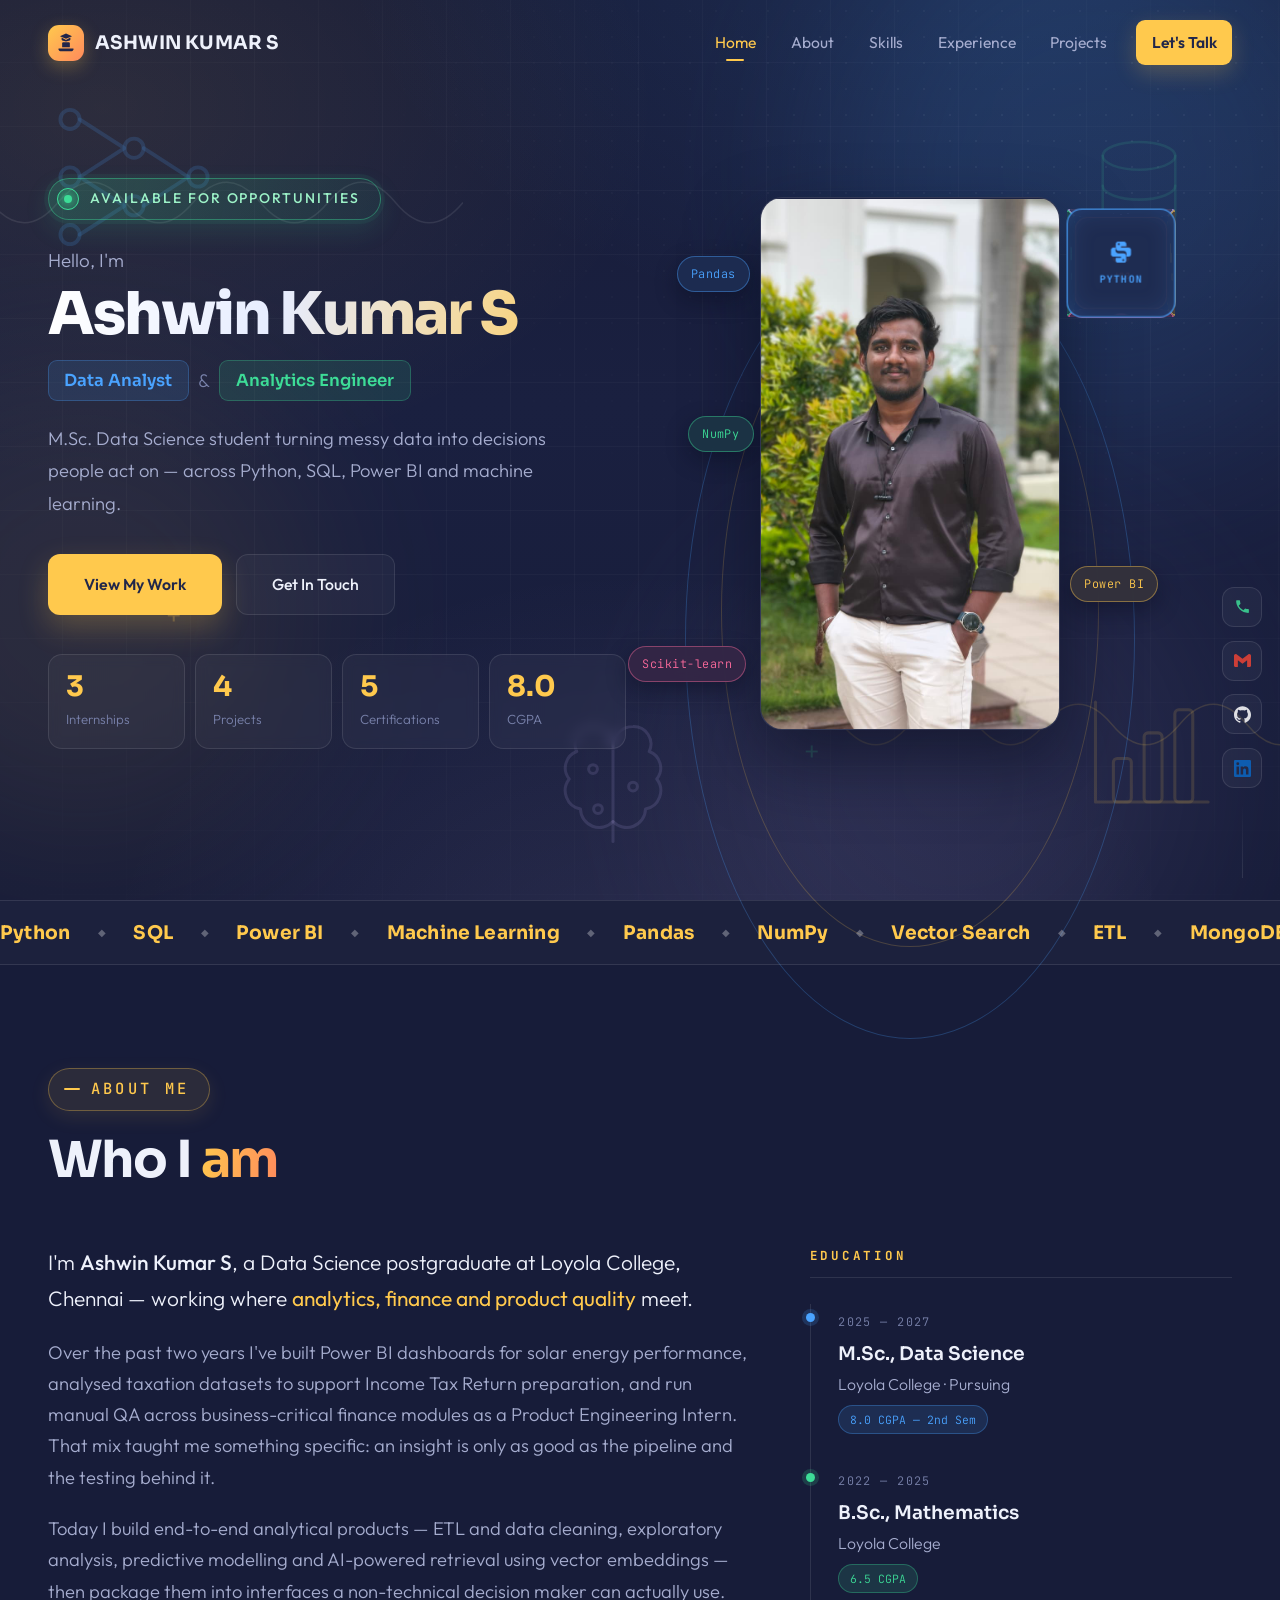
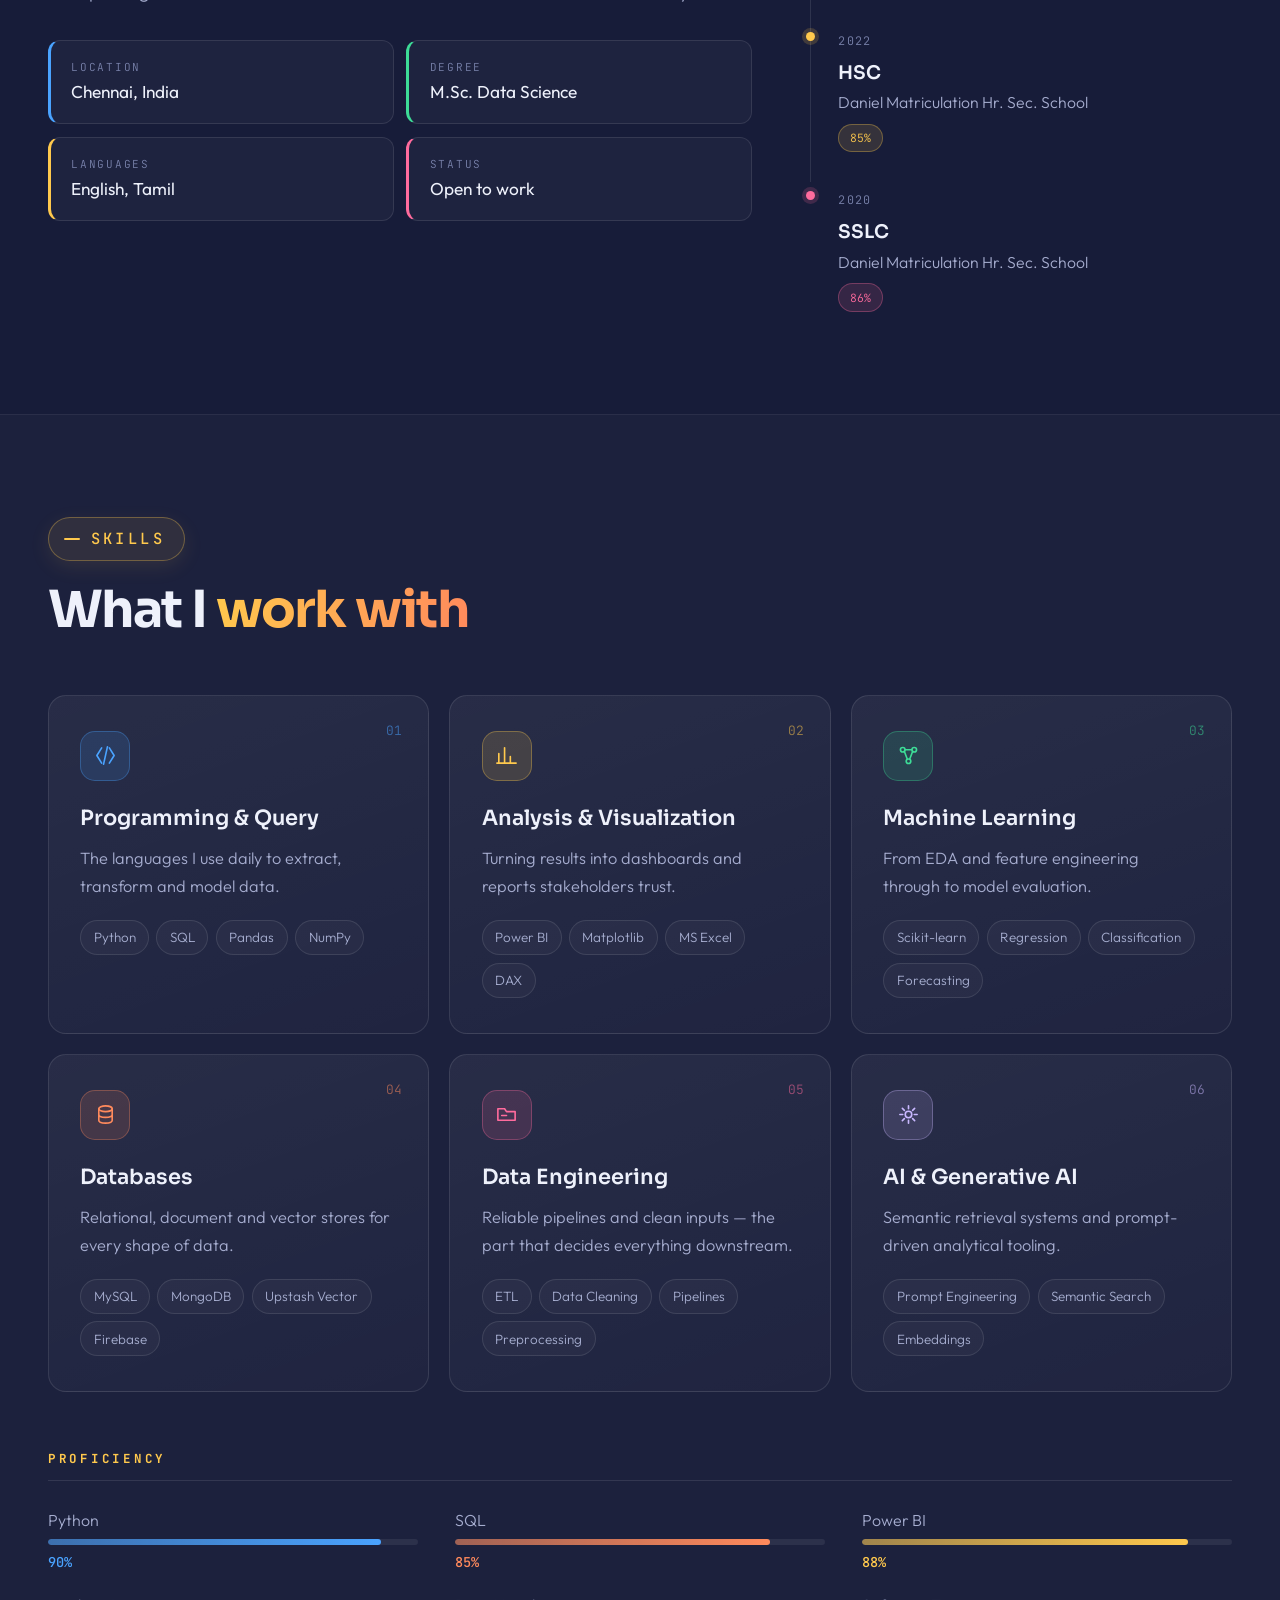
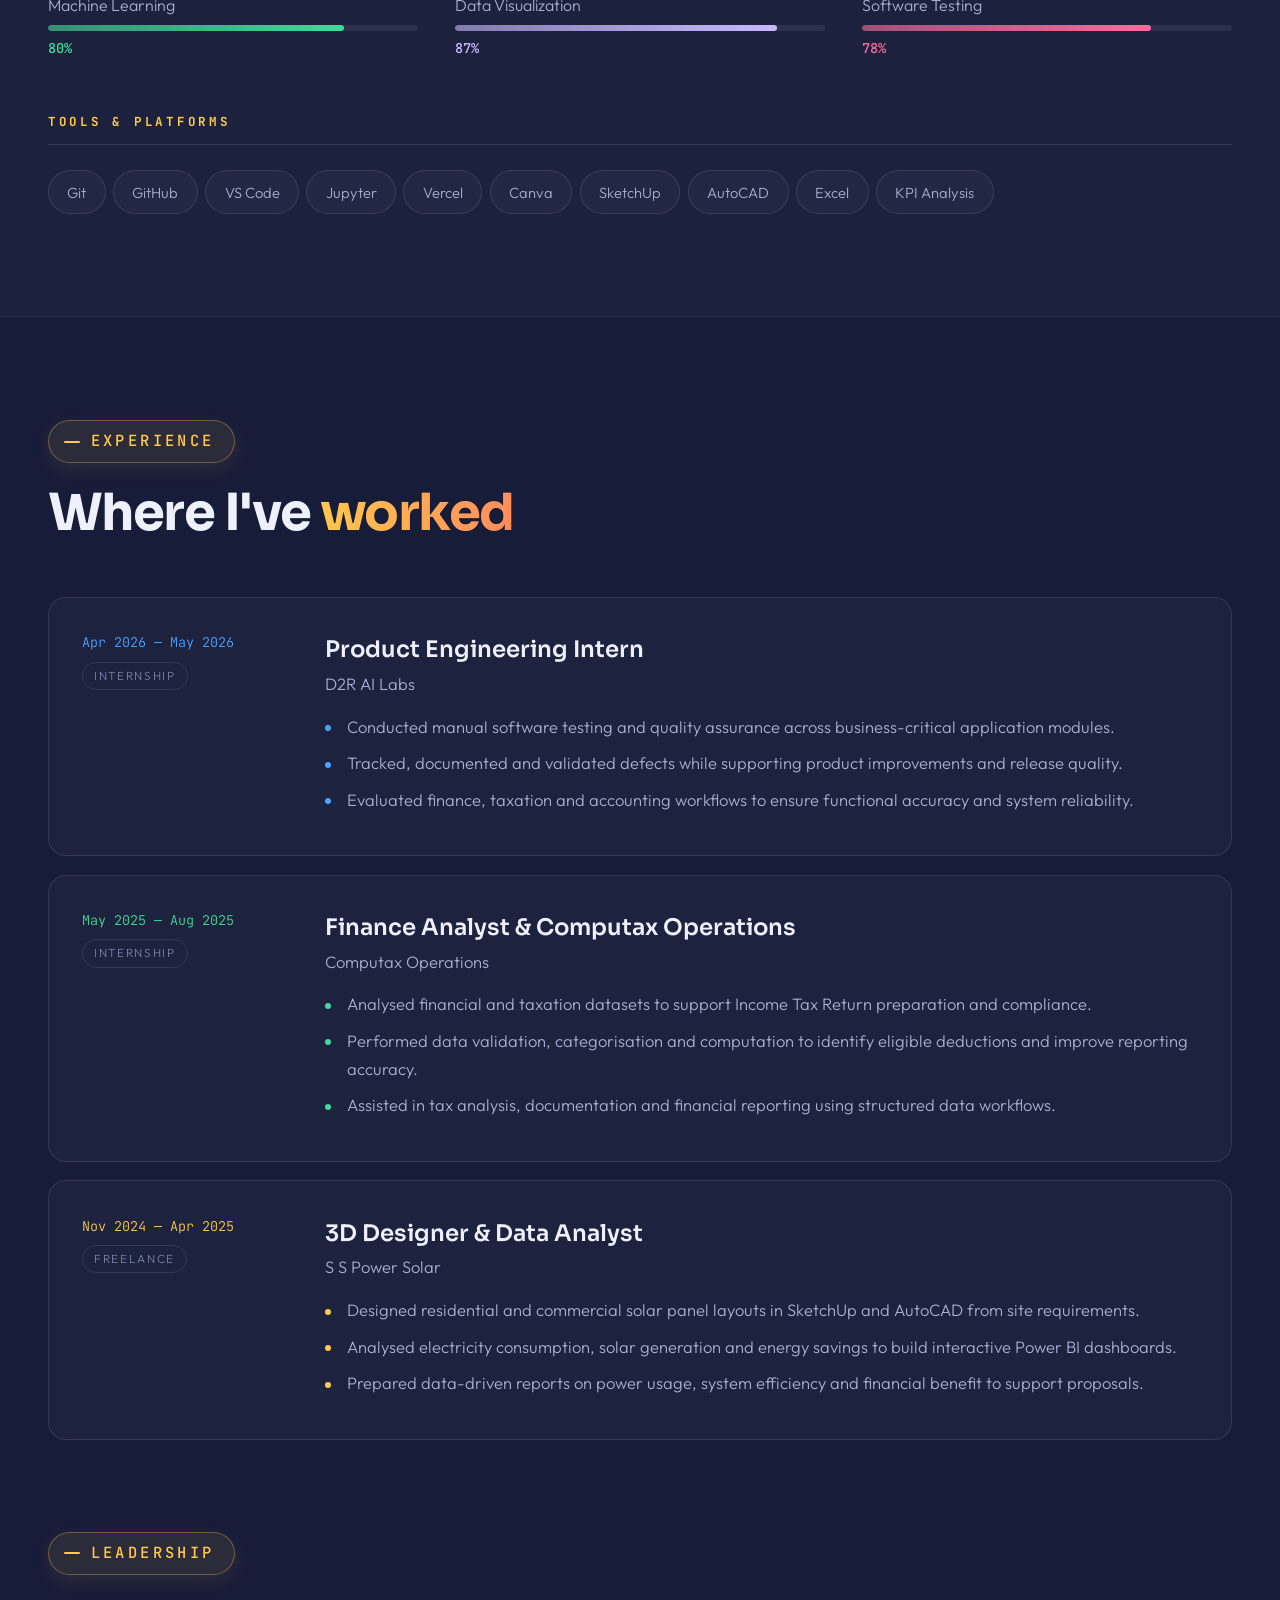
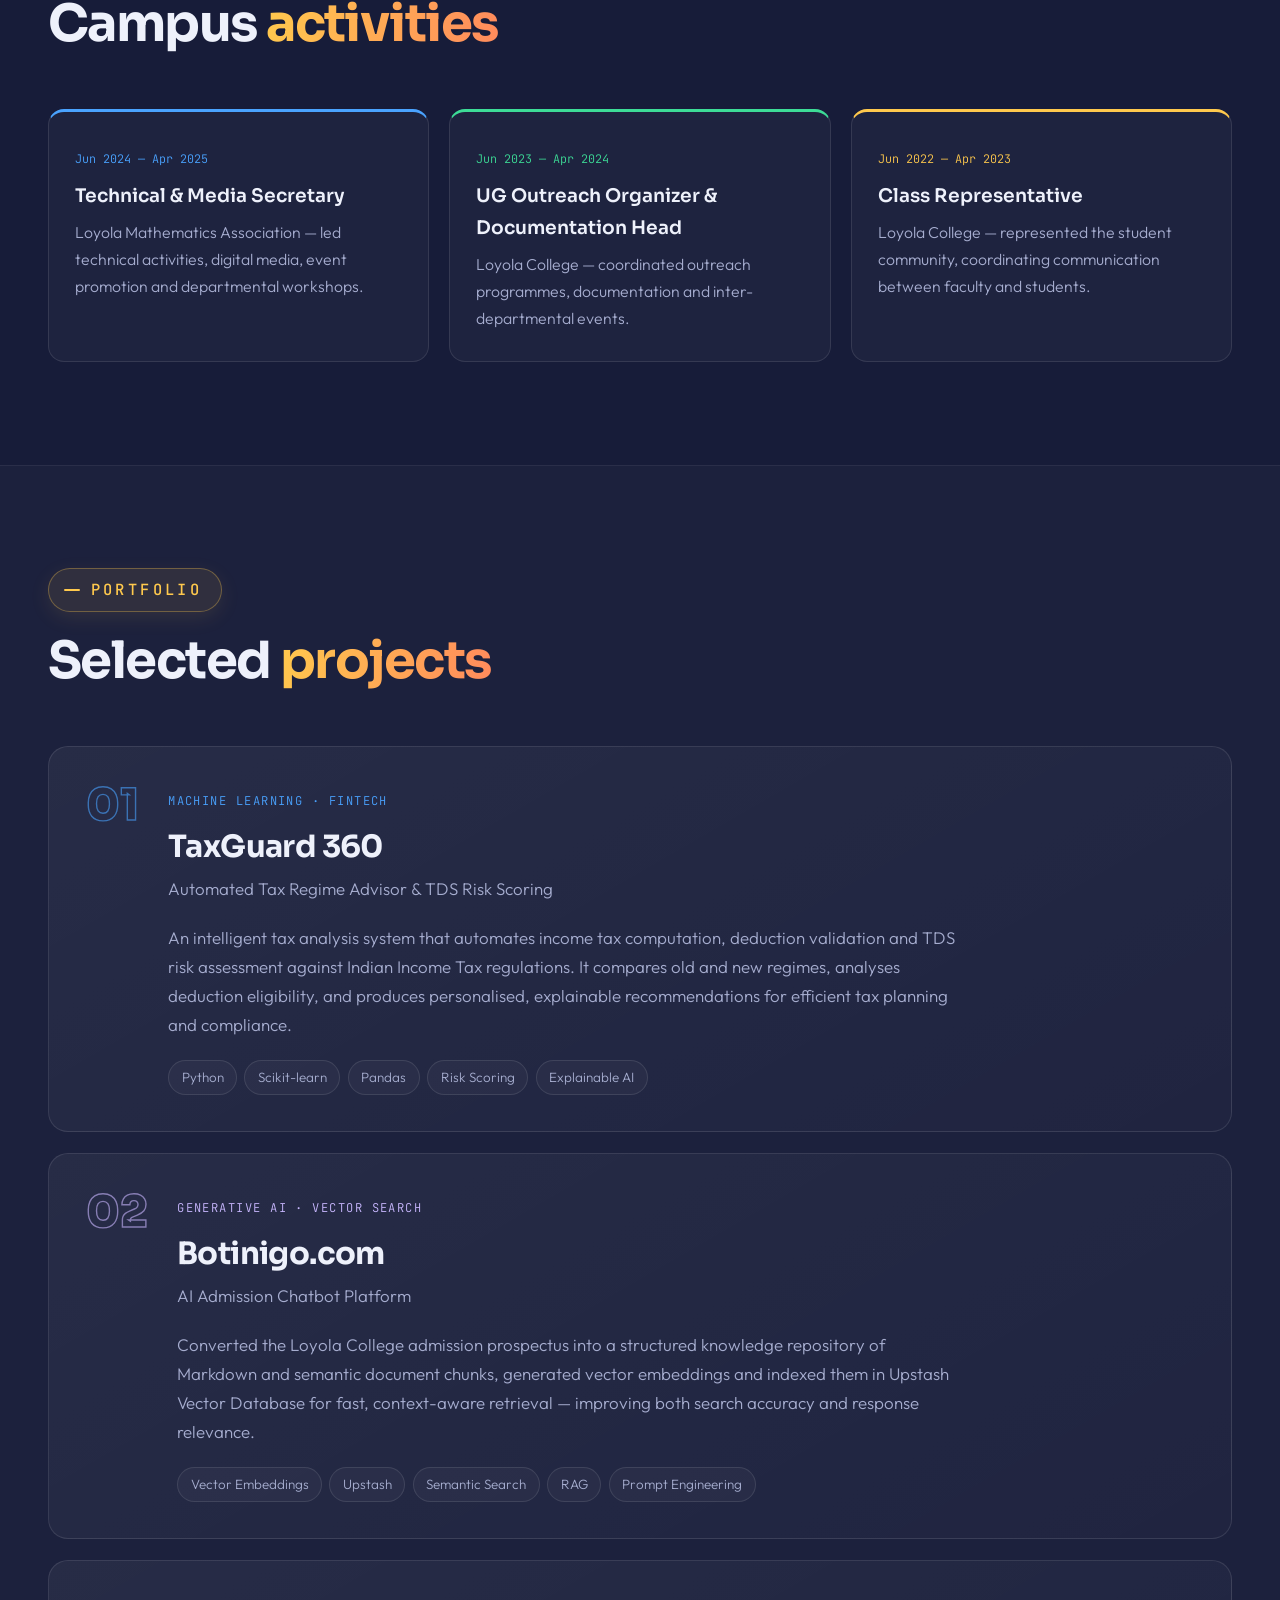
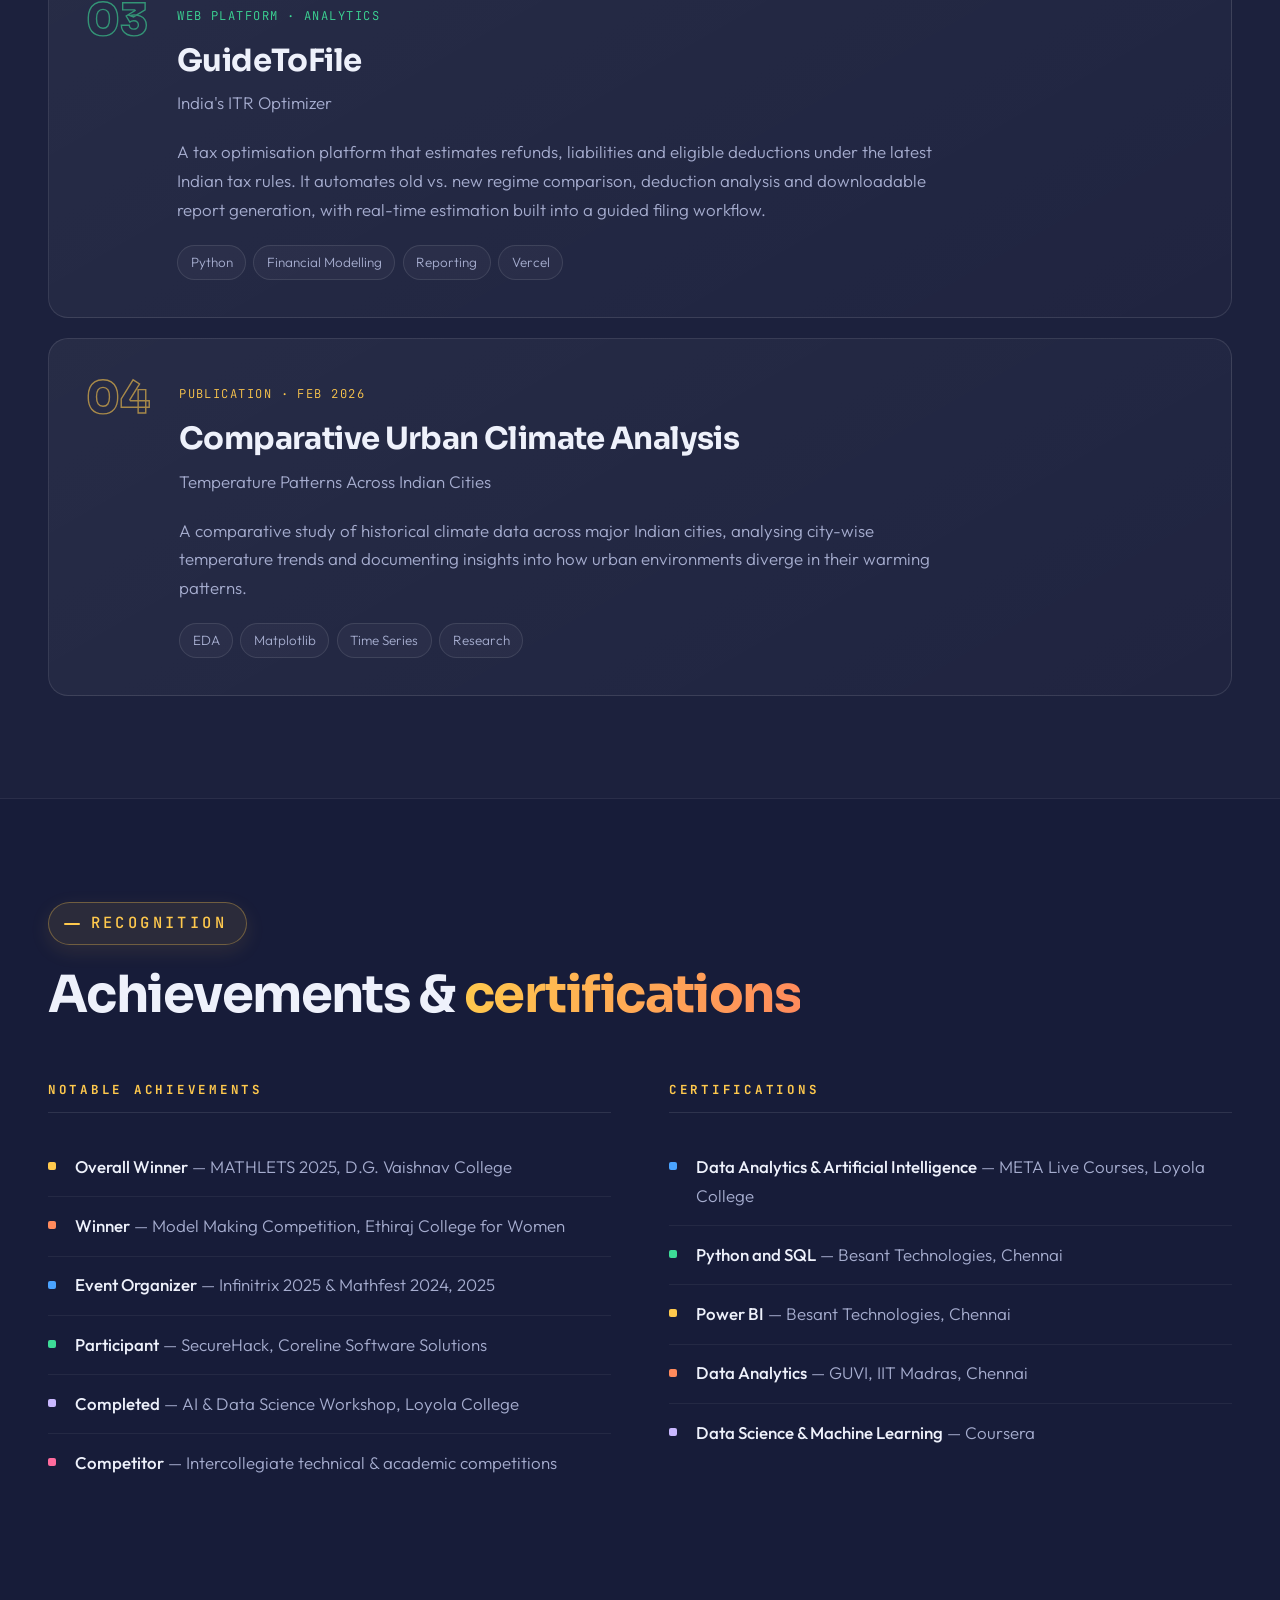
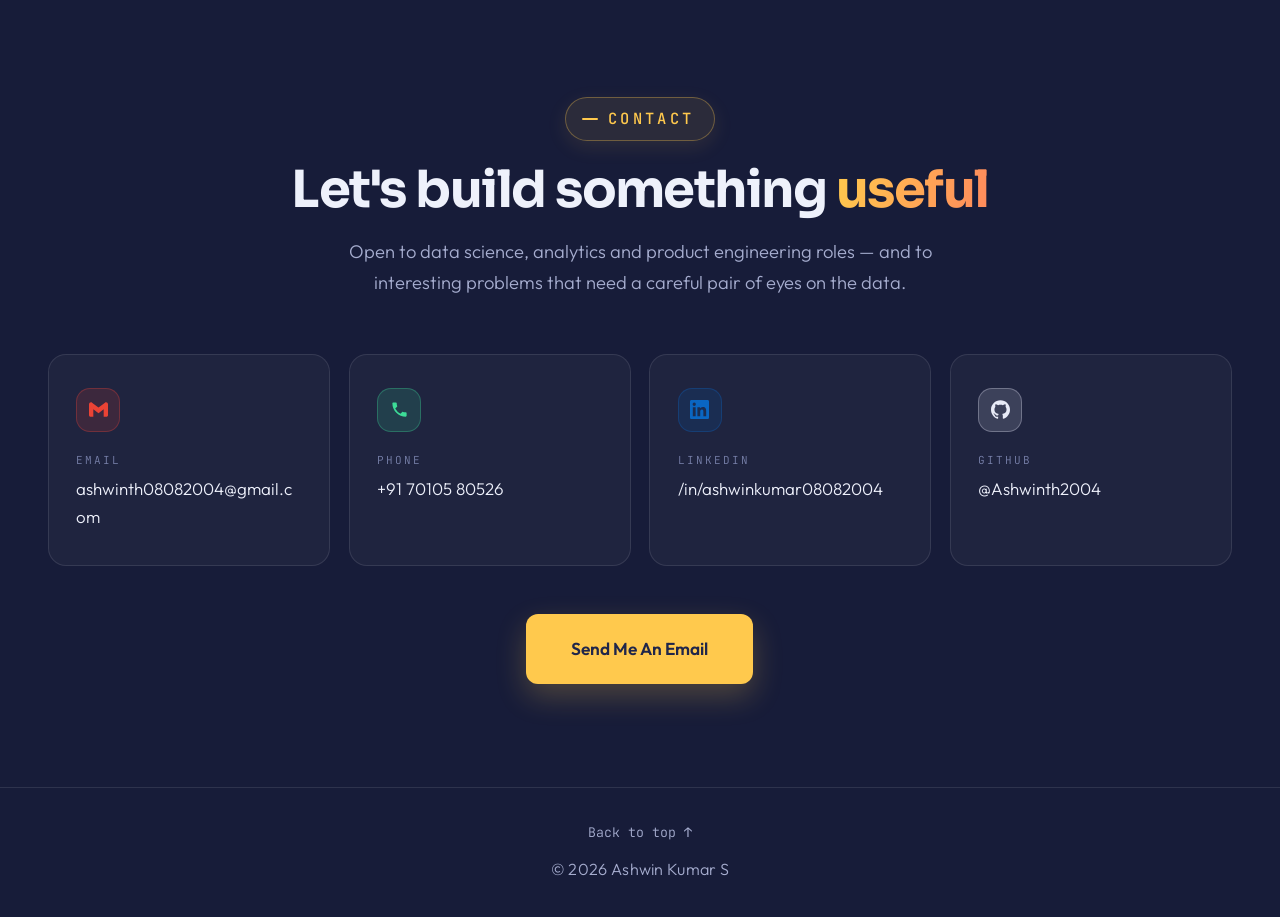
==== index.html @ 9e22fa4b "Refine hero, section labels, marquee and footer - Drop the magnetic hover from the wordmark so tappi" ====
<!DOCTYPE html>
<html lang="en">
<head>
<meta charset="UTF-8">
<meta name="viewport" content="width=device-width, initial-scale=1.0">
<title>Ashwin Kumar S — Data Analyst &amp; Analytics Engineer</title>
<meta name="description" content="Portfolio of Ashwin Kumar S — Data Science postgraduate specialising in Data Analysis, Python, SQL, Power BI, Machine Learning and AI-powered financial analytics.">
<link rel="icon" href="data:image/svg+xml,<svg xmlns='http://www.w3.org/2000/svg' viewBox='0 0 100 100'><text y='.9em' font-size='90'>📊</text></svg>">
<link rel="preconnect" href="https://fonts.googleapis.com">
<link rel="preconnect" href="https://fonts.gstatic.com" crossorigin>
<link href="https://fonts.googleapis.com/css2?family=Sora:wght@300;400;500;600;700;800&family=Outfit:wght@300;400;500;600&family=JetBrains+Mono:wght@400;500&display=swap" rel="stylesheet">
<link rel="stylesheet" href="css/style.css">
</head>
<body>

<!-- ============ BACKGROUND PATTERN LAYERS ============ -->
<div class="bg" aria-hidden="true">
  <div class="bg__grid"></div>
  <div class="bg__dots" data-parallax="14"></div>
  <div class="bg__blob bg__blob--1" data-parallax="26"></div>
  <div class="bg__blob bg__blob--2" data-parallax="-20"></div>
  <div class="bg__blob bg__blob--3" data-parallax="16"></div>

  <svg class="bg__wave bg__wave--a" viewBox="0 0 400 100" preserveAspectRatio="none" data-parallax="10">
    <path d="M0 50 Q 25 20 50 50 T 100 50 T 150 50 T 200 50 T 250 50 T 300 50 T 350 50 T 400 50"/>
  </svg>
  <svg class="bg__wave bg__wave--b" viewBox="0 0 400 100" preserveAspectRatio="none" data-parallax="-12">
    <path d="M0 50 Q 25 80 50 50 T 100 50 T 150 50 T 200 50 T 250 50 T 300 50 T 350 50 T 400 50"/>
  </svg>

  <!-- data-science / AI motifs replacing the old plain circles -->
  <svg class="bg__icon bg__icon--net" viewBox="0 0 120 120" data-parallax="-16">
    <circle cx="20" cy="24" r="6"/><circle cx="20" cy="60" r="6"/><circle cx="20" cy="96" r="6"/>
    <circle cx="60" cy="42" r="6"/><circle cx="60" cy="78" r="6"/>
    <circle cx="100" cy="60" r="6"/>
    <path d="M26 24 54 42M26 60 54 42M26 60 54 78M26 96 54 78M66 42 94 60M66 78 94 60"/>
  </svg>

  <svg class="bg__icon bg__icon--brain" viewBox="0 0 120 120" data-parallax="20">
    <path d="M60 18v84"/>
    <path d="M60 26a16 16 0 0 0-16-16 14 14 0 0 0-13 20 14 14 0 0 0-6 22 15 15 0 0 0 9 24 15 15 0 0 0 26 10"/>
    <path d="M60 26a16 16 0 0 1 16-16 14 14 0 0 1 13 20 14 14 0 0 1 6 22 15 15 0 0 1-9 24 15 15 0 0 1-26 10"/>
    <circle cx="44" cy="44" r="3.5"/><circle cx="76" cy="58" r="3.5"/><circle cx="48" cy="76" r="3.5"/>
  </svg>

  <svg class="bg__icon bg__icon--chart" viewBox="0 0 120 120" data-parallax="12">
    <path d="M16 100h88M16 100V22"/>
    <rect x="30" y="66" width="14" height="34" rx="3"/>
    <rect x="54" y="46" width="14" height="54" rx="3"/>
    <rect x="78" y="28" width="14" height="72" rx="3"/>
  </svg>

  <svg class="bg__icon bg__icon--db" viewBox="0 0 120 120" data-parallax="-13">
    <ellipse cx="60" cy="28" rx="34" ry="13"/>
    <path d="M26 28v28c0 7 15 13 34 13s34-6 34-13V28"/>
    <path d="M26 56v28c0 7 15 13 34 13s34-6 34-13V56"/>
  </svg>

  <span class="bg__plus bg__plus--1" data-parallax="18">+</span>
  <span class="bg__plus bg__plus--2" data-parallax="-14">+</span>
  <span class="bg__plus bg__plus--3" data-parallax="12">+</span>
</div>

<div class="scroll-progress"><span id="progressBar"></span></div>

<!-- ============ PRELOADER ============ -->
<div class="preloader" id="preloader">
  <div class="preloader__inner">
    <div class="preloader__cube"><i></i><i></i><i></i><i></i><i></i><i></i></div>
    <span class="preloader__name">ASHWIN&nbsp;KUMAR&nbsp;S</span>
    <span class="preloader__bar"><i></i></span>
  </div>
</div>

<!-- ============ HEADER ============ -->
<header class="header" id="header">
  <a href="#home" class="logo" data-scroll>
    <span class="logo__mark">
      <!-- student at a laptop -->
      <svg viewBox="0 0 24 24" aria-hidden="true">
        <path d="M12 1.6 5.4 4.5 12 7.4l6.6-2.9L12 1.6Z"/>
        <path d="M7.2 6.1v2.2c0 .5.3.9.7 1.1 2.6 1.2 5.6 1.2 8.2 0 .4-.2.7-.6.7-1.1V6.1L12 8.6 7.2 6.1Z"/>
        <path d="M9.1 11.2h5.8c.7 0 1.3.6 1.3 1.3v4.1H7.8v-4.1c0-.7.6-1.3 1.3-1.3Z"/>
        <path d="M4.5 17.9h15c.6 0 1 .6.7 1.1l-.6 1.1c-.3.5-.8.8-1.4.8H5.8c-.6 0-1.1-.3-1.4-.8l-.6-1.1c-.3-.5.1-1.1.7-1.1Z"/>
      </svg>
    </span>
    <span class="logo__text">Ashwin Kumar S</span>
  </a>

  <nav class="nav" id="nav">
    <a href="#home"       class="nav__link is-active" data-scroll><span>Home</span></a>
    <a href="#about"      class="nav__link" data-scroll><span>About</span></a>
    <a href="#skills"     class="nav__link" data-scroll><span>Skills</span></a>
    <a href="#experience" class="nav__link" data-scroll><span>Experience</span></a>
    <a href="#projects"   class="nav__link" data-scroll><span>Projects</span></a>
    <a href="#contact"    class="nav__link nav__link--cta" data-scroll><span>Let's Talk</span></a>

    <!-- shown only inside the mobile menu -->
    <div class="nav__social">
      <a href="https://www.linkedin.com/in/ashwinkumar08082004" target="_blank" rel="noopener" aria-label="LinkedIn" style="--ic:#0A66C2">
        <svg viewBox="0 0 24 24" aria-hidden="true"><path d="M20.447 20.452h-3.554v-5.569c0-1.328-.027-3.037-1.852-3.037-1.853 0-2.136 1.445-2.136 2.939v5.667H9.351V9h3.414v1.561h.046c.477-.9 1.637-1.85 3.37-1.85 3.601 0 4.267 2.37 4.267 5.455v6.286zM5.337 7.433a2.062 2.062 0 0 1-2.063-2.065 2.064 2.064 0 1 1 2.063 2.065zm1.782 13.019H3.555V9h3.564v11.452zM22.225 0H1.771C.792 0 0 .774 0 1.729v20.542C0 23.227.792 24 1.771 24h20.451C23.2 24 24 23.227 24 22.271V1.729C24 .774 23.2 0 22.222 0h.003z"/></svg>
      </a>
      <a href="https://github.com/Ashwinth2004/" target="_blank" rel="noopener" aria-label="GitHub" style="--ic:#ffffff">
        <svg viewBox="0 0 24 24" aria-hidden="true"><path d="M12 .297c-6.63 0-12 5.373-12 12 0 5.303 3.438 9.8 8.205 11.385.6.113.82-.258.82-.577 0-.285-.01-1.04-.015-2.04-3.338.724-4.042-1.61-4.042-1.61C4.422 18.07 3.633 17.7 3.633 17.7c-1.087-.744.084-.729.084-.729 1.205.084 1.838 1.236 1.838 1.236 1.07 1.835 2.809 1.305 3.495.998.108-.776.417-1.305.76-1.605-2.665-.3-5.466-1.332-5.466-5.93 0-1.31.465-2.38 1.235-3.22-.135-.303-.54-1.523.105-3.176 0 0 1.005-.322 3.3 1.23.96-.267 1.98-.399 3-.405 1.02.006 2.04.138 3 .405 2.28-1.552 3.285-1.23 3.285-1.23.645 1.653.24 2.873.12 3.176.765.84 1.23 1.91 1.23 3.22 0 4.61-2.805 5.625-5.475 5.92.42.36.81 1.096.81 2.22 0 1.606-.015 2.896-.015 3.286 0 .315.21.69.825.57C20.565 22.092 24 17.592 24 12.297c0-6.627-5.373-12-12-12"/></svg>
      </a>
      <a href="mailto:ashwinth08082004@gmail.com" aria-label="Gmail" style="--ic:#EA4335">
        <svg viewBox="0 0 24 24" aria-hidden="true"><path d="M24 5.457v13.909c0 .904-.732 1.636-1.636 1.636h-3.819V11.73L12 16.64l-6.545-4.91v9.273H1.636A1.636 1.636 0 0 1 0 19.366V5.457c0-2.023 2.309-3.178 3.927-1.964L5.455 4.64 12 9.548l6.545-4.91 1.528-1.145C21.69 2.28 24 3.434 24 5.457z"/></svg>
      </a>
      <a href="tel:+917010580526" aria-label="Phone" style="--ic:#3ddc97">
        <svg viewBox="0 0 24 24" aria-hidden="true"><path d="M6.6 10.8a15.5 15.5 0 0 0 6.6 6.6l2.2-2.2c.3-.3.7-.4 1-.2 1.2.4 2.4.6 3.6.6.6 0 1 .4 1 1V20c0 .6-.4 1-1 1A17 17 0 0 1 3 4c0-.6.4-1 1-1h3.5c.6 0 1 .4 1 1 0 1.3.2 2.5.6 3.6.1.4 0 .8-.2 1l-2.3 2.2Z"/></svg>
      </a>
    </div>
  </nav>

  <button class="burger" id="burger" aria-label="Open navigation menu" aria-expanded="false" aria-controls="nav">
    <span></span><span></span><span></span>
  </button>
</header>

<!-- ============ SOCIAL RAIL (right) ============ -->
<div class="rail">
  <span class="rail__line"></span>

  <a href="https://www.linkedin.com/in/ashwinkumar08082004" target="_blank" rel="noopener" aria-label="LinkedIn" style="--ic:#0A66C2">
    <svg viewBox="0 0 24 24" aria-hidden="true"><path d="M20.447 20.452h-3.554v-5.569c0-1.328-.027-3.037-1.852-3.037-1.853 0-2.136 1.445-2.136 2.939v5.667H9.351V9h3.414v1.561h.046c.477-.9 1.637-1.85 3.37-1.85 3.601 0 4.267 2.37 4.267 5.455v6.286zM5.337 7.433a2.062 2.062 0 0 1-2.063-2.065 2.064 2.064 0 1 1 2.063 2.065zm1.782 13.019H3.555V9h3.564v11.452zM22.225 0H1.771C.792 0 0 .774 0 1.729v20.542C0 23.227.792 24 1.771 24h20.451C23.2 24 24 23.227 24 22.271V1.729C24 .774 23.2 0 22.222 0h.003z"/></svg>
  </a>

  <a href="https://github.com/Ashwinth2004/" target="_blank" rel="noopener" aria-label="GitHub" style="--ic:#ffffff">
    <svg viewBox="0 0 24 24" aria-hidden="true"><path d="M12 .297c-6.63 0-12 5.373-12 12 0 5.303 3.438 9.8 8.205 11.385.6.113.82-.258.82-.577 0-.285-.01-1.04-.015-2.04-3.338.724-4.042-1.61-4.042-1.61C4.422 18.07 3.633 17.7 3.633 17.7c-1.087-.744.084-.729.084-.729 1.205.084 1.838 1.236 1.838 1.236 1.07 1.835 2.809 1.305 3.495.998.108-.776.417-1.305.76-1.605-2.665-.3-5.466-1.332-5.466-5.93 0-1.31.465-2.38 1.235-3.22-.135-.303-.54-1.523.105-3.176 0 0 1.005-.322 3.3 1.23.96-.267 1.98-.399 3-.405 1.02.006 2.04.138 3 .405 2.28-1.552 3.285-1.23 3.285-1.23.645 1.653.24 2.873.12 3.176.765.84 1.23 1.91 1.23 3.22 0 4.61-2.805 5.625-5.475 5.92.42.36.81 1.096.81 2.22 0 1.606-.015 2.896-.015 3.286 0 .315.21.69.825.57C20.565 22.092 24 17.592 24 12.297c0-6.627-5.373-12-12-12"/></svg>
  </a>

  <a href="mailto:ashwinth08082004@gmail.com" aria-label="Gmail" style="--ic:#EA4335">
    <svg viewBox="0 0 24 24" aria-hidden="true"><path d="M24 5.457v13.909c0 .904-.732 1.636-1.636 1.636h-3.819V11.73L12 16.64l-6.545-4.91v9.273H1.636A1.636 1.636 0 0 1 0 19.366V5.457c0-2.023 2.309-3.178 3.927-1.964L5.455 4.64 12 9.548l6.545-4.91 1.528-1.145C21.69 2.28 24 3.434 24 5.457z"/></svg>
  </a>

  <a href="tel:+917010580526" aria-label="Phone" style="--ic:#3ddc97">
    <svg viewBox="0 0 24 24" aria-hidden="true"><path d="M6.6 10.8a15.5 15.5 0 0 0 6.6 6.6l2.2-2.2c.3-.3.7-.4 1-.2 1.2.4 2.4.6 3.6.6.6 0 1 .4 1 1V20c0 .6-.4 1-1 1A17 17 0 0 1 3 4c0-.6.4-1 1-1h3.5c.6 0 1 .4 1 1 0 1.3.2 2.5.6 3.6.1.4 0 .8-.2 1l-2.3 2.2Z"/></svg>
  </a>
</div>

<main>

<!-- ============ HERO ============ -->
<section class="hero" id="home">
  <div class="hero__wrap">

    <div class="hero__text">
      <p class="badge reveal">
        <span class="badge__pulse"><i></i></span>
        <span class="badge__text">Available for Opportunities</span>
      </p>

      <p class="hero__hi reveal" data-delay="1">Hello, I'm</p>
      <h1 class="hero__name reveal" data-delay="2">Ashwin Kumar S</h1>
      <p class="hero__role reveal" data-delay="3">
        <span class="hero__role-tag">Data Analyst</span>
        <span class="hero__role-sep">&amp;</span>
        <span class="hero__role-tag hero__role-tag--alt">Analytics Engineer</span>
      </p>

      <p class="hero__desc reveal" data-delay="4">
        M.Sc. Data Science student turning messy data into decisions people act on —
        across Python, SQL, Power BI and machine learning.
      </p>

      <div class="hero__actions reveal" data-delay="5">
        <a href="#projects" class="btn btn--solid" data-scroll data-magnetic>View My Work</a>
        <a href="#contact"  class="btn btn--line"  data-scroll data-magnetic>Get In Touch</a>
      </div>

      <div class="hero__stats reveal" data-delay="6">
        <div class="stat"><b data-count="3">0</b><span>Internships</span></div>
        <div class="stat"><b data-count="4">0</b><span>Projects</span></div>
        <div class="stat"><b data-count="5">0</b><span>Certifications</span></div>
        <div class="stat"><b data-count="8" data-decimal="1">0</b><span>CGPA</span></div>
      </div>
    </div>

    <!-- ===== 3D SCENE + PHOTO ===== -->
    <div class="hero__visual reveal-photo">
      <div class="scene" id="scene">
        <!-- decorative rings sit strictly behind the photograph -->
        <span class="scene__ring scene__ring--1"></span>
        <span class="scene__ring scene__ring--2"></span>

        <div class="photo">
          <img src="assets/profile.jpg" alt="Ashwin Kumar S" width="720" height="1280">
        </div>

        <!-- floating 3D data cube — clear of the photograph -->
        <div class="cube-stage" aria-hidden="true">
          <div class="cube">
            <span class="cube__f cube__f--fr" style="--c:#4aa3ff">
              <svg viewBox="0 0 24 24"><path d="M9.4 3h5.2c1 0 1.9.8 1.9 1.9v2.3H12v1h6.6c1 0 1.9.8 1.9 1.9v3.8c0 1-.8 1.9-1.9 1.9h-1.9v-2.4c0-1.4-1.1-2.5-2.5-2.5H9.8c-1.2 0-2.2-1-2.2-2.2V4.9C7.6 3.8 8.4 3 9.4 3Zm.7 1.3a.9.9 0 1 0 0 1.8.9.9 0 0 0 0-1.8Z"/><path d="M14.6 21H9.4c-1 0-1.9-.8-1.9-1.9v-2.3H12v-1H5.4c-1 0-1.9-.8-1.9-1.9v-3.8c0-1 .8-1.9 1.9-1.9h1.9v2.4c0 1.4 1.1 2.5 2.5 2.5h4.4c1.2 0 2.2 1 2.2 2.2v3.8c0 1-.8 1.9-1.8 1.9Zm-.7-1.3a.9.9 0 1 0 0-1.8.9.9 0 0 0 0 1.8Z"/></svg>
              <b>Python</b>
            </span>
            <span class="cube__f cube__f--bk" style="--c:#ff8a5c">
              <svg viewBox="0 0 24 24"><ellipse cx="12" cy="5.5" rx="8" ry="3.2"/><path d="M4 8.5v3.2c0 1.8 3.6 3.2 8 3.2s8-1.4 8-3.2V8.5c0 1.8-3.6 3.2-8 3.2s-8-1.4-8-3.2Z"/><path d="M4 14.4v3.2c0 1.8 3.6 3.2 8 3.2s8-1.4 8-3.2v-3.2c0 1.8-3.6 3.2-8 3.2s-8-1.4-8-3.2Z"/></svg>
              <b>SQL</b>
            </span>
            <span class="cube__f cube__f--rt" style="--c:#ffc94d">
              <svg viewBox="0 0 24 24"><rect x="3" y="12" width="4" height="9" rx="1"/><rect x="10" y="7" width="4" height="14" rx="1"/><rect x="17" y="3" width="4" height="18" rx="1"/></svg>
              <b>Power BI</b>
            </span>
            <span class="cube__f cube__f--lt" style="--c:#3ddc97">
              <svg viewBox="0 0 24 24"><path d="M12 2a4 4 0 0 0-4 4 3.6 3.6 0 0 0-2 6.5A3.6 3.6 0 0 0 8.6 19 3.4 3.4 0 0 0 12 22V2Z"/><path d="M12 2a4 4 0 0 1 4 4 3.6 3.6 0 0 1 2 6.5A3.6 3.6 0 0 1 15.4 19 3.4 3.4 0 0 1 12 22V2Z" opacity=".55"/></svg>
              <b>ML</b>
            </span>
            <span class="cube__f cube__f--tp" style="--c:#c9b8ff">
              <svg viewBox="0 0 24 24"><path d="M12 2l1.9 4.6L18.5 8l-4.6 1.4L12 14l-1.9-4.6L5.5 8l4.6-1.4L12 2Z"/><path d="M18.5 14l1 2.4 2.5.8-2.5.8-1 2.4-1-2.4-2.5-.8 2.5-.8 1-2.4Z"/><path d="M5 15l.8 1.9 2 .6-2 .6L5 20l-.8-1.9-2-.6 2-.6L5 15Z"/></svg>
              <b>AI</b>
            </span>
            <span class="cube__f cube__f--bt" style="--c:#ff6b9d">
              <svg viewBox="0 0 24 24"><path d="M12 2 2 7l10 5 10-5-10-5Z"/><path d="M2 12l10 5 10-5" opacity=".6"/><path d="M2 17l10 5 10-5" opacity=".35"/></svg>
              <b>Data</b>
            </span>
          </div>
        </div>

        <!-- floating coloured chips — placed outside the photo frame -->
        <span class="chip chip--1" style="--c:#4aa3ff">Pandas</span>
        <span class="chip chip--2" style="--c:#3ddc97">NumPy</span>
        <span class="chip chip--3" style="--c:#ffc94d">Power BI</span>
        <span class="chip chip--4" style="--c:#ff6b9d">Scikit-learn</span>
      </div>
    </div>
  </div>

</section>

<!-- ============ MARQUEE ============ -->
<div class="marquee" aria-hidden="true">
  <div class="marquee__track">
    <span>Python</span><i>◆</i><span>SQL</span><i>◆</i><span>Power BI</span><i>◆</i>
    <span>Machine Learning</span><i>◆</i><span>Pandas</span><i>◆</i><span>NumPy</span><i>◆</i>
    <span>Vector Search</span><i>◆</i><span>ETL</span><i>◆</i><span>MongoDB</span><i>◆</i>
    <span>Scikit-learn</span><i>◆</i><span>Data Visualization</span><i>◆</i><span>Prompt Engineering</span><i>◆</i>
    <span>Python</span><i>◆</i><span>SQL</span><i>◆</i><span>Power BI</span><i>◆</i>
    <span>Machine Learning</span><i>◆</i><span>Pandas</span><i>◆</i><span>NumPy</span><i>◆</i>
    <span>Vector Search</span><i>◆</i><span>ETL</span><i>◆</i><span>MongoDB</span><i>◆</i>
    <span>Scikit-learn</span><i>◆</i><span>Data Visualization</span><i>◆</i><span>Prompt Engineering</span><i>◆</i>
  </div>
</div>

<!-- ============ ABOUT ============ -->
<section class="section" id="about">
  <div class="container">
    <div class="head reveal">
      <span class="eyebrow"><i></i> About Me</span>
      <h2 class="title">Who I <em>am</em></h2>
    </div>

    <div class="about">
      <div class="about__body reveal" data-delay="1">
        <p class="lead">
          I'm <strong>Ashwin Kumar S</strong>, a Data Science postgraduate at Loyola College, Chennai —
          working where <em>analytics, finance and product quality</em> meet.
        </p>
        <p>
          Over the past two years I've built Power BI dashboards for solar energy performance,
          analysed taxation datasets to support Income Tax Return preparation, and run manual QA
          across business-critical finance modules as a Product Engineering Intern. That mix taught
          me something specific: an insight is only as good as the pipeline and the testing behind it.
        </p>
        <p>
          Today I build end-to-end analytical products — ETL and data cleaning, exploratory analysis,
          predictive modelling and AI-powered retrieval using vector embeddings — then package them
          into interfaces a non-technical decision maker can actually use.
        </p>

        <div class="facts">
          <div class="fact" style="--c:#4aa3ff"><span>Location</span><strong>Chennai, India</strong></div>
          <div class="fact" style="--c:#3ddc97"><span>Degree</span><strong>M.Sc. Data Science</strong></div>
          <div class="fact" style="--c:#ffc94d"><span>Languages</span><strong>English, Tamil</strong></div>
          <div class="fact" style="--c:#ff6b9d"><span>Status</span><strong>Open to work</strong></div>
        </div>
      </div>

      <aside class="about__edu reveal" data-delay="2">
        <h3 class="mini-title">Education</h3>
        <ul class="edu">
          <li style="--c:#4aa3ff">
            <span class="edu__year">2025 — 2027</span>
            <h4>M.Sc., Data Science</h4>
            <p>Loyola College · Pursuing</p>
            <span class="pill">8.0 CGPA — 2nd Sem</span>
          </li>
          <li style="--c:#3ddc97">
            <span class="edu__year">2022 — 2025</span>
            <h4>B.Sc., Mathematics</h4>
            <p>Loyola College</p>
            <span class="pill">6.5 CGPA</span>
          </li>
          <li style="--c:#ffc94d">
            <span class="edu__year">2022</span>
            <h4>HSC</h4>
            <p>Daniel Matriculation Hr. Sec. School</p>
            <span class="pill">85%</span>
          </li>
          <li style="--c:#ff6b9d">
            <span class="edu__year">2020</span>
            <h4>SSLC</h4>
            <p>Daniel Matriculation Hr. Sec. School</p>
            <span class="pill">86%</span>
          </li>
        </ul>
      </aside>
    </div>
  </div>
</section>

<!-- ============ SKILLS ============ -->
<section class="section section--alt" id="skills">
  <div class="container">
    <div class="head reveal">
      <span class="eyebrow"><i></i> Skills</span>
      <h2 class="title">What I <em>work with</em></h2>
    </div>

    <div class="skills">
      <article class="card tilt reveal" data-delay="1" style="--c:#4aa3ff">
        <span class="card__icon">
          <svg viewBox="0 0 24 24"><path d="M8 4 3 12l5 8M16 4l5 8-5 8M14 3l-4 18"/></svg>
        </span>
        <h3>Programming &amp; Query</h3>
        <p>The languages I use daily to extract, transform and model data.</p>
        <ul class="chips"><li>Python</li><li>SQL</li><li>Pandas</li><li>NumPy</li></ul>
        <span class="card__no">01</span>
      </article>

      <article class="card tilt reveal" data-delay="2" style="--c:#ffc94d">
        <span class="card__icon">
          <svg viewBox="0 0 24 24"><path d="M4 20V10M10 20V4M16 20v-7M22 20H2"/></svg>
        </span>
        <h3>Analysis &amp; Visualization</h3>
        <p>Turning results into dashboards and reports stakeholders trust.</p>
        <ul class="chips"><li>Power BI</li><li>Matplotlib</li><li>MS Excel</li><li>DAX</li></ul>
        <span class="card__no">02</span>
      </article>

      <article class="card tilt reveal" data-delay="3" style="--c:#3ddc97">
        <span class="card__icon">
          <svg viewBox="0 0 24 24"><circle cx="6" cy="6" r="2.4"/><circle cx="18" cy="6" r="2.4"/><circle cx="12" cy="18" r="2.4"/><path d="M7.6 7.6 10.8 16M16.4 7.6 13.2 16M8.4 6h7.2"/></svg>
        </span>
        <h3>Machine Learning</h3>
        <p>From EDA and feature engineering through to model evaluation.</p>
        <ul class="chips"><li>Scikit-learn</li><li>Regression</li><li>Classification</li><li>Forecasting</li></ul>
        <span class="card__no">03</span>
      </article>

      <article class="card tilt reveal" data-delay="4" style="--c:#ff8a5c">
        <span class="card__icon">
          <svg viewBox="0 0 24 24"><ellipse cx="12" cy="6" rx="7" ry="3"/><path d="M5 6v6c0 1.7 3.1 3 7 3s7-1.3 7-3V6M5 12v6c0 1.7 3.1 3 7 3s7-1.3 7-3v-6"/></svg>
        </span>
        <h3>Databases</h3>
        <p>Relational, document and vector stores for every shape of data.</p>
        <ul class="chips"><li>MySQL</li><li>MongoDB</li><li>Upstash Vector</li><li>Firebase</li></ul>
        <span class="card__no">04</span>
      </article>

      <article class="card tilt reveal" data-delay="5" style="--c:#ff6b9d">
        <span class="card__icon">
          <svg viewBox="0 0 24 24"><path d="M3 6h7l2 3h9M3 6v12h18V9"/><path d="M7 13h5"/></svg>
        </span>
        <h3>Data Engineering</h3>
        <p>Reliable pipelines and clean inputs — the part that decides everything downstream.</p>
        <ul class="chips"><li>ETL</li><li>Data Cleaning</li><li>Pipelines</li><li>Preprocessing</li></ul>
        <span class="card__no">05</span>
      </article>

      <article class="card tilt reveal" data-delay="6" style="--c:#c9b8ff">
        <span class="card__icon">
          <svg viewBox="0 0 24 24"><path d="M12 3v3M12 18v3M3 12h3M18 12h3M5.6 5.6l2.1 2.1M16.3 16.3l2.1 2.1M18.4 5.6l-2.1 2.1M7.7 16.3l-2.1 2.1"/><circle cx="12" cy="12" r="3.4"/></svg>
        </span>
        <h3>AI &amp; Generative AI</h3>
        <p>Semantic retrieval systems and prompt-driven analytical tooling.</p>
        <ul class="chips"><li>Prompt Engineering</li><li>Semantic Search</li><li>Embeddings</li></ul>
        <span class="card__no">06</span>
      </article>
    </div>

    <div class="meters reveal">
      <h3 class="mini-title">Proficiency</h3>
      <div class="meters__grid">
        <div class="meter" style="--c:#4aa3ff"><span>Python</span><i data-val="90"></i><b>90%</b></div>
        <div class="meter" style="--c:#ff8a5c"><span>SQL</span><i data-val="85"></i><b>85%</b></div>
        <div class="meter" style="--c:#ffc94d"><span>Power BI</span><i data-val="88"></i><b>88%</b></div>
        <div class="meter" style="--c:#3ddc97"><span>Machine Learning</span><i data-val="80"></i><b>80%</b></div>
        <div class="meter" style="--c:#c9b8ff"><span>Data Visualization</span><i data-val="87"></i><b>87%</b></div>
        <div class="meter" style="--c:#ff6b9d"><span>Software Testing</span><i data-val="78"></i><b>78%</b></div>
      </div>
    </div>

    <div class="tools reveal">
      <h3 class="mini-title">Tools &amp; Platforms</h3>
      <ul class="chips chips--wide">
        <li>Git</li><li>GitHub</li><li>VS Code</li><li>Jupyter</li><li>Vercel</li>
        <li>Canva</li><li>SketchUp</li><li>AutoCAD</li><li>Excel</li><li>KPI Analysis</li>
      </ul>
    </div>
  </div>
</section>

<!-- ============ EXPERIENCE ============ -->
<section class="section" id="experience">
  <div class="container">
    <div class="head reveal">
      <span class="eyebrow"><i></i> Experience</span>
      <h2 class="title">Where I've <em>worked</em></h2>
    </div>

    <div class="timeline">
      <article class="tl reveal" data-delay="1" style="--c:#4aa3ff">
        <div class="tl__meta">
          <span class="tl__date">Apr 2026 — May 2026</span>
          <span class="tl__type">Internship</span>
        </div>
        <div class="tl__body">
          <h3>Product Engineering Intern</h3>
          <p class="tl__org">D2R AI Labs</p>
          <ul>
            <li>Conducted manual software testing and quality assurance across business-critical application modules.</li>
            <li>Tracked, documented and validated defects while supporting product improvements and release quality.</li>
            <li>Evaluated finance, taxation and accounting workflows to ensure functional accuracy and system reliability.</li>
          </ul>
        </div>
      </article>

      <article class="tl reveal" data-delay="2" style="--c:#3ddc97">
        <div class="tl__meta">
          <span class="tl__date">May 2025 — Aug 2025</span>
          <span class="tl__type">Internship</span>
        </div>
        <div class="tl__body">
          <h3>Finance Analyst &amp; Computax Operations</h3>
          <p class="tl__org">Computax Operations</p>
          <ul>
            <li>Analysed financial and taxation datasets to support Income Tax Return preparation and compliance.</li>
            <li>Performed data validation, categorisation and computation to identify eligible deductions and improve reporting accuracy.</li>
            <li>Assisted in tax analysis, documentation and financial reporting using structured data workflows.</li>
          </ul>
        </div>
      </article>

      <article class="tl reveal" data-delay="3" style="--c:#ffc94d">
        <div class="tl__meta">
          <span class="tl__date">Nov 2024 — Apr 2025</span>
          <span class="tl__type">Freelance</span>
        </div>
        <div class="tl__body">
          <h3>3D Designer &amp; Data Analyst</h3>
          <p class="tl__org">S S Power Solar</p>
          <ul>
            <li>Designed residential and commercial solar panel layouts in SketchUp and AutoCAD from site requirements.</li>
            <li>Analysed electricity consumption, solar generation and energy savings to build interactive Power BI dashboards.</li>
            <li>Prepared data-driven reports on power usage, system efficiency and financial benefit to support proposals.</li>
          </ul>
        </div>
      </article>
    </div>

    <div class="head reveal" style="margin-top:5rem">
      <span class="eyebrow"><i></i> Leadership</span>
      <h2 class="title">Campus <em>activities</em></h2>
    </div>

    <div class="grid-3">
      <div class="mini tilt reveal" data-delay="1" style="--c:#4aa3ff">
        <span class="mini__date">Jun 2024 — Apr 2025</span>
        <h4>Technical &amp; Media Secretary</h4>
        <p>Loyola Mathematics Association — led technical activities, digital media, event promotion and departmental workshops.</p>
      </div>
      <div class="mini tilt reveal" data-delay="2" style="--c:#3ddc97">
        <span class="mini__date">Jun 2023 — Apr 2024</span>
        <h4>UG Outreach Organizer &amp; Documentation Head</h4>
        <p>Loyola College — coordinated outreach programmes, documentation and inter-departmental events.</p>
      </div>
      <div class="mini tilt reveal" data-delay="3" style="--c:#ffc94d">
        <span class="mini__date">Jun 2022 — Apr 2023</span>
        <h4>Class Representative</h4>
        <p>Loyola College — represented the student community, coordinating communication between faculty and students.</p>
      </div>
    </div>
  </div>
</section>

<!-- ============ PROJECTS ============ -->
<section class="section section--alt" id="projects">
  <div class="container">
    <div class="head reveal">
      <span class="eyebrow"><i></i> Portfolio</span>
      <h2 class="title">Selected <em>projects</em></h2>
    </div>

    <div class="projects">
      <article class="project reveal" data-delay="1" style="--c:#4aa3ff">
        <span class="project__no">01</span>
        <div class="project__main">
          <span class="project__tag">Machine Learning · FinTech</span>
          <h3>TaxGuard 360</h3>
          <p class="project__sub">Automated Tax Regime Advisor &amp; TDS Risk Scoring</p>
          <p>
            An intelligent tax analysis system that automates income tax computation, deduction
            validation and TDS risk assessment against Indian Income Tax regulations. It compares
            old and new regimes, analyses deduction eligibility, and produces personalised,
            explainable recommendations for efficient tax planning and compliance.
          </p>
          <ul class="chips"><li>Python</li><li>Scikit-learn</li><li>Pandas</li><li>Risk Scoring</li><li>Explainable AI</li></ul>
        </div>
      </article>

      <article class="project reveal" data-delay="2" style="--c:#c9b8ff">
        <span class="project__no">02</span>
        <div class="project__main">
          <span class="project__tag">Generative AI · Vector Search</span>
          <h3>Botinigo.com</h3>
          <p class="project__sub">AI Admission Chatbot Platform</p>
          <p>
            Converted the Loyola College admission prospectus into a structured knowledge repository
            of Markdown and semantic document chunks, generated vector embeddings and indexed them
            in Upstash Vector Database for fast, context-aware retrieval — improving both search
            accuracy and response relevance.
          </p>
          <ul class="chips"><li>Vector Embeddings</li><li>Upstash</li><li>Semantic Search</li><li>RAG</li><li>Prompt Engineering</li></ul>
        </div>
      </article>

      <article class="project reveal" data-delay="3" style="--c:#3ddc97">
        <span class="project__no">03</span>
        <div class="project__main">
          <span class="project__tag">Web Platform · Analytics</span>
          <h3>GuideToFile</h3>
          <p class="project__sub">India's ITR Optimizer</p>
          <p>
            A tax optimisation platform that estimates refunds, liabilities and eligible deductions
            under the latest Indian tax rules. It automates old vs. new regime comparison, deduction
            analysis and downloadable report generation, with real-time estimation built into a
            guided filing workflow.
          </p>
          <ul class="chips"><li>Python</li><li>Financial Modelling</li><li>Reporting</li><li>Vercel</li></ul>
        </div>
      </article>

      <article class="project reveal" data-delay="4" style="--c:#ffc94d">
        <span class="project__no">04</span>
        <div class="project__main">
          <span class="project__tag">Publication · Feb 2026</span>
          <h3>Comparative Urban Climate Analysis</h3>
          <p class="project__sub">Temperature Patterns Across Indian Cities</p>
          <p>
            A comparative study of historical climate data across major Indian cities, analysing
            city-wise temperature trends and documenting insights into how urban environments
            diverge in their warming patterns.
          </p>
          <ul class="chips"><li>EDA</li><li>Matplotlib</li><li>Time Series</li><li>Research</li></ul>
        </div>
      </article>
    </div>
  </div>
</section>

<!-- ============ ACHIEVEMENTS ============ -->
<section class="section" id="achievements">
  <div class="container">
    <div class="head reveal">
      <span class="eyebrow"><i></i> Recognition</span>
      <h2 class="title">Achievements &amp; <em>certifications</em></h2>
    </div>

    <div class="two-col">
      <div class="reveal" data-delay="1">
        <h3 class="mini-title">Notable Achievements</h3>
        <ul class="list">
          <li style="--c:#ffc94d"><strong>Overall Winner</strong> — MATHLETS 2025, D.G. Vaishnav College</li>
          <li style="--c:#ff8a5c"><strong>Winner</strong> — Model Making Competition, Ethiraj College for Women</li>
          <li style="--c:#4aa3ff"><strong>Event Organizer</strong> — Infinitrix 2025 &amp; Mathfest 2024, 2025</li>
          <li style="--c:#3ddc97"><strong>Participant</strong> — SecureHack, Coreline Software Solutions</li>
          <li style="--c:#c9b8ff"><strong>Completed</strong> — AI &amp; Data Science Workshop, Loyola College</li>
          <li style="--c:#ff6b9d"><strong>Competitor</strong> — Intercollegiate technical &amp; academic competitions</li>
        </ul>
      </div>

      <div class="reveal" data-delay="2">
        <h3 class="mini-title">Certifications</h3>
        <ul class="list">
          <li style="--c:#4aa3ff"><strong>Data Analytics &amp; Artificial Intelligence</strong> — META Live Courses, Loyola College</li>
          <li style="--c:#3ddc97"><strong>Python and SQL</strong> — Besant Technologies, Chennai</li>
          <li style="--c:#ffc94d"><strong>Power BI</strong> — Besant Technologies, Chennai</li>
          <li style="--c:#ff8a5c"><strong>Data Analytics</strong> — GUVI, IIT Madras, Chennai</li>
          <li style="--c:#c9b8ff"><strong>Data Science &amp; Machine Learning</strong> — Coursera</li>
        </ul>
      </div>
    </div>
  </div>
</section>

<!-- ============ CONTACT ============ -->
<section class="section section--contact" id="contact">
  <div class="container">
    <div class="head head--center reveal">
      <span class="eyebrow"><i></i> Contact</span>
      <h2 class="title">Let's build something <em>useful</em></h2>
      <p class="sub">
        Open to data science, analytics and product engineering roles — and to interesting
        problems that need a careful pair of eyes on the data.
      </p>
    </div>

    <div class="contact">
      <a class="ccard tilt reveal" data-delay="1" style="--c:#EA4335" href="mailto:ashwinth08082004@gmail.com">
        <span class="ccard__icon"><svg viewBox="0 0 24 24"><path d="M24 5.457v13.909c0 .904-.732 1.636-1.636 1.636h-3.819V11.73L12 16.64l-6.545-4.91v9.273H1.636A1.636 1.636 0 0 1 0 19.366V5.457c0-2.023 2.309-3.178 3.927-1.964L5.455 4.64 12 9.548l6.545-4.91 1.528-1.145C21.69 2.28 24 3.434 24 5.457z"/></svg></span>
        <span class="ccard__label">Email</span>
        <span class="ccard__value">ashwinth08082004@gmail.com</span>
      </a>

      <a class="ccard tilt reveal" data-delay="2" style="--c:#3ddc97" href="tel:+917010580526">
        <span class="ccard__icon"><svg viewBox="0 0 24 24"><path d="M6.6 10.8a15.5 15.5 0 0 0 6.6 6.6l2.2-2.2c.3-.3.7-.4 1-.2 1.2.4 2.4.6 3.6.6.6 0 1 .4 1 1V20c0 .6-.4 1-1 1A17 17 0 0 1 3 4c0-.6.4-1 1-1h3.5c.6 0 1 .4 1 1 0 1.3.2 2.5.6 3.6.1.4 0 .8-.2 1l-2.3 2.2Z"/></svg></span>
        <span class="ccard__label">Phone</span>
        <span class="ccard__value">+91 70105 80526</span>
      </a>

      <a class="ccard tilt reveal" data-delay="3" style="--c:#0A66C2" href="https://www.linkedin.com/in/ashwinkumar08082004" target="_blank" rel="noopener">
        <span class="ccard__icon"><svg viewBox="0 0 24 24"><path d="M20.447 20.452h-3.554v-5.569c0-1.328-.027-3.037-1.852-3.037-1.853 0-2.136 1.445-2.136 2.939v5.667H9.351V9h3.414v1.561h.046c.477-.9 1.637-1.85 3.37-1.85 3.601 0 4.267 2.37 4.267 5.455v6.286zM5.337 7.433a2.062 2.062 0 0 1-2.063-2.065 2.064 2.064 0 1 1 2.063 2.065zm1.782 13.019H3.555V9h3.564v11.452zM22.225 0H1.771C.792 0 0 .774 0 1.729v20.542C0 23.227.792 24 1.771 24h20.451C23.2 24 24 23.227 24 22.271V1.729C24 .774 23.2 0 22.222 0h.003z"/></svg></span>
        <span class="ccard__label">LinkedIn</span>
        <span class="ccard__value">/in/ashwinkumar08082004</span>
      </a>

      <a class="ccard tilt reveal" data-delay="4" style="--c:#e8ebf7" href="https://github.com/Ashwinth2004/" target="_blank" rel="noopener">
        <span class="ccard__icon"><svg viewBox="0 0 24 24"><path d="M12 .297c-6.63 0-12 5.373-12 12 0 5.303 3.438 9.8 8.205 11.385.6.113.82-.258.82-.577 0-.285-.01-1.04-.015-2.04-3.338.724-4.042-1.61-4.042-1.61C4.422 18.07 3.633 17.7 3.633 17.7c-1.087-.744.084-.729.084-.729 1.205.084 1.838 1.236 1.838 1.236 1.07 1.835 2.809 1.305 3.495.998.108-.776.417-1.305.76-1.605-2.665-.3-5.466-1.332-5.466-5.93 0-1.31.465-2.38 1.235-3.22-.135-.303-.54-1.523.105-3.176 0 0 1.005-.322 3.3 1.23.96-.267 1.98-.399 3-.405 1.02.006 2.04.138 3 .405 2.28-1.552 3.285-1.23 3.285-1.23.645 1.653.24 2.873.12 3.176.765.84 1.23 1.91 1.23 3.22 0 4.61-2.805 5.625-5.475 5.92.42.36.81 1.096.81 2.22 0 1.606-.015 2.896-.015 3.286 0 .315.21.69.825.57C20.565 22.092 24 17.592 24 12.297c0-6.627-5.373-12-12-12"/></svg></span>
        <span class="ccard__label">GitHub</span>
        <span class="ccard__value">@Ashwinth2004</span>
      </a>
    </div>

    <div class="cta reveal">
      <a href="mailto:ashwinth08082004@gmail.com?subject=Opportunity%20for%20Ashwin%20Kumar%20S" class="btn btn--solid btn--lg" data-magnetic>Send Me An Email</a>
    </div>
  </div>
</section>

</main>

<footer class="footer">
  <div class="container footer__inner">
    <p>© <span id="year">2026</span> Ashwin Kumar S</p>
    <a href="#home" class="footer__top" data-scroll data-magnetic>Back to top ↑</a>
  </div>
</footer>

<script src="js/main.js"></script>
</body>
</html>
---- css/style.css ----
/* ============================================================
   ASHWIN KUMAR S — PORTFOLIO
   Deep indigo theme · patterned background · 3D data scene
   ============================================================ */

:root{
  /* ~15% larger overall than the browser default of 16px */
  font-size:18.4px;

  /* surfaces — deliberately never pure black */
  --bg:       #171c39;
  --bg-2:     #1c2242;
  --bg-3:     #212850;
  --panel:    #242c58;
  --panel-2:  #2a3363;
  --line:     rgba(255,255,255,.10);
  --line-2:   rgba(255,255,255,.06);

  --text:     #eef1fb;
  --muted:    #a6adcf;
  --dim:      #7982ab;

  --accent:   #ffc94d;
  --accent-2: #ffb01f;

  /* icon palette — each one distinct at a glance */
  --c-blue:   #4aa3ff;
  --c-green:  #3ddc97;
  --c-amber:  #ffc94d;
  --c-orange: #ff8a5c;
  --c-pink:   #ff6b9d;
  --c-violet: #c9b8ff;

  --display: 'Sora', -apple-system, BlinkMacSystemFont, 'Segoe UI', sans-serif;
  --sans:    'Outfit', -apple-system, BlinkMacSystemFont, 'Segoe UI', sans-serif;
  --mono:    'JetBrains Mono', ui-monospace, 'Courier New', monospace;

  --ease: cubic-bezier(.22,.61,.36,1);
  --maxw: 1400px;
  --rail: 76px;
}

*,*::before,*::after{ box-sizing:border-box; margin:0; padding:0; }

/* Horizontal clipping lives on <html>: putting overflow-x on <body> makes the
   body its own scroll container and breaks programmatic scrolling. */
html{
  scroll-behavior:smooth;
  -webkit-text-size-adjust:100%;
  overflow-x:hidden;
}

body{
  background:var(--bg);
  color:var(--text);
  font-family:var(--sans);
  font-weight:300;
  font-size:1rem;
  line-height:1.7;
}

html.is-locked, html.is-locked body{ overflow:hidden; }

img{ max-width:100%; display:block; }
a{ color:inherit; text-decoration:none; }
ul{ list-style:none; }

::selection{ background:var(--accent); color:#20264a; }

::-webkit-scrollbar{ width:10px; }
::-webkit-scrollbar-track{ background:var(--bg-2); }
::-webkit-scrollbar-thumb{ background:#38406e; border-radius:10px; }
::-webkit-scrollbar-thumb:hover{ background:var(--accent); }

.container{
  width:100%; max-width:var(--maxw);
  margin-inline:auto;
  padding-inline:clamp(1.15rem,4vw,2.6rem);
}

/* ============================================================
   BACKGROUND PATTERN
   ============================================================ */
.bg{
  position:fixed; inset:0; z-index:0;
  pointer-events:none; overflow:hidden;
  background:
    radial-gradient(1100px 700px at 78% -8%,  rgba(74,163,255,.13), transparent 60%),
    radial-gradient(900px 600px at 8% 12%,    rgba(255,201,77,.09), transparent 62%),
    radial-gradient(900px 700px at 50% 110%,  rgba(201,184,255,.10), transparent 60%),
    linear-gradient(180deg,#171c39 0%,#1a2040 45%,#171c39 100%);
}

.bg__grid{
  position:absolute; inset:-2px;
  background-image:
    linear-gradient(rgba(255,255,255,.028) 1px, transparent 1px),
    linear-gradient(90deg, rgba(255,255,255,.028) 1px, transparent 1px);
  background-size:64px 64px;
  mask-image:radial-gradient(ellipse 100% 80% at 50% 40%, #000 40%, transparent 100%);
  -webkit-mask-image:radial-gradient(ellipse 100% 80% at 50% 40%, #000 40%, transparent 100%);
}

.bg__dots{
  position:absolute; inset:-6%;
  background-image:radial-gradient(rgba(255,255,255,.10) 1.2px, transparent 1.2px);
  background-size:26px 26px;
  opacity:.5;
  mask-image:radial-gradient(ellipse 70% 60% at 80% 20%, #000 10%, transparent 75%);
  -webkit-mask-image:radial-gradient(ellipse 70% 60% at 80% 20%, #000 10%, transparent 75%);
  transition:transform .5s var(--ease);
}

.bg__blob{ position:absolute; border-radius:50%; filter:blur(90px); opacity:.40; }
.bg__blob--1{ width:44vw; height:44vw; max-width:560px; max-height:560px; top:-12%; right:-8%;  background:rgba(74,163,255,.34); }
.bg__blob--2{ width:38vw; height:38vw; max-width:470px; max-height:470px; top:42%;  left:-12%;  background:rgba(255,201,77,.20); }
.bg__blob--3{ width:40vw; height:40vw; max-width:500px; max-height:500px; bottom:-14%; right:6%; background:rgba(201,184,255,.22); }

.bg__wave{
  position:absolute; width:44vw; max-width:540px; height:auto;
  fill:none; stroke:rgba(255,255,255,.09); stroke-width:1.1;
}
.bg__wave--a{ top:15%; left:-6%; }
.bg__wave--b{ bottom:12%; right:-8%; stroke:rgba(255,201,77,.14); }

/* data-science motifs (replaced the old plain circles) */
.bg__icon{
  position:absolute;
  fill:none; stroke-width:2.4;
  stroke-linecap:round; stroke-linejoin:round;
  opacity:.55;
}
.bg__icon circle{ fill:none; }
/* kept to the margins so they never read as noise behind the copy */
.bg__icon--net{
  width:15vw; max-width:200px; top:9%; left:3%;
  stroke:rgba(74,163,255,.30);
  animation:drift 17s ease-in-out infinite;
}
.bg__icon--brain{
  width:12vw; max-width:150px; bottom:4%; left:42%;
  stroke:rgba(201,184,255,.24);
  animation:drift 21s ease-in-out infinite 1.5s;
}
.bg__icon--chart{
  width:12vw; max-width:155px; bottom:8%; right:4%;
  stroke:rgba(255,201,77,.26);
  animation:drift 19s ease-in-out infinite .8s;
}
.bg__icon--db{
  width:10vw; max-width:130px; top:14%; right:6%;
  stroke:rgba(61,220,151,.22);
  animation:drift 23s ease-in-out infinite 2.2s;
}
@keyframes drift{
  0%,100%{ transform:translateY(0) rotate(0deg); }
  50%    { transform:translateY(-18px) rotate(4deg); }
}

.bg__plus{
  position:absolute;
  font-family:var(--mono); font-size:1.4rem;
  color:rgba(255,255,255,.13);
}
.bg__plus--1{ top:22%; right:22%; }
.bg__plus--2{ top:66%; left:13%; color:rgba(255,201,77,.24); }
.bg__plus--3{ bottom:14%; right:36%; color:rgba(61,220,151,.22); }

main, .header, .rail, .footer, .marquee{ position:relative; z-index:2; }

/* ============================================================
   PROGRESS BAR
   ============================================================ */
.scroll-progress{
  position:fixed; top:0; left:0; right:0; height:3px; z-index:10000;
}
.scroll-progress span{
  display:block; height:100%; width:0;
  background:linear-gradient(90deg,var(--c-blue),var(--accent),var(--c-pink));
  transition:width .1s linear;
}

/* ============================================================
   PRELOADER
   ============================================================ */
.preloader{
  position:fixed; inset:0; z-index:10001;
  background:var(--bg);
  display:grid; place-items:center;
  transition:opacity .7s var(--ease), visibility .7s;
}
.preloader.is-done{ opacity:0; visibility:hidden; }
.preloader__inner{ text-align:center; }

.preloader__cube{
  width:54px; height:54px; margin:0 auto 1.6rem;
  position:relative;
  transform-style:preserve-3d;
  animation:pspin 3.4s linear infinite;
}
.preloader__cube i{
  position:absolute; inset:0;
  border:1.5px solid var(--accent);
  background:rgba(255,201,77,.06);
}
.preloader__cube i:nth-child(1){ transform:translateZ(27px); }
.preloader__cube i:nth-child(2){ transform:rotateY(180deg) translateZ(27px); border-color:var(--c-blue); }
.preloader__cube i:nth-child(3){ transform:rotateY(90deg)  translateZ(27px); border-color:var(--c-green); }
.preloader__cube i:nth-child(4){ transform:rotateY(-90deg) translateZ(27px); border-color:var(--c-pink); }
.preloader__cube i:nth-child(5){ transform:rotateX(90deg)  translateZ(27px); border-color:var(--c-violet); }
.preloader__cube i:nth-child(6){ transform:rotateX(-90deg) translateZ(27px); border-color:var(--c-orange); }
@keyframes pspin{ to{ transform:rotateX(360deg) rotateY(360deg); } }

.preloader__name{
  display:block; font-family:var(--mono);
  font-size:.68rem; letter-spacing:.4em;
  color:var(--muted); margin-bottom:1.1rem;
}
.preloader__bar{
  display:block; width:170px; height:2px; margin:0 auto;
  background:var(--line); overflow:hidden; border-radius:2px;
}
.preloader__bar i{
  display:block; height:100%; width:0;
  background:linear-gradient(90deg,var(--c-blue),var(--accent));
  animation:load 1.2s var(--ease) forwards;
}
@keyframes load{ to{ width:100%; } }

/* ============================================================
   HEADER
   ============================================================ */
.header{
  position:fixed; top:0; left:0; right:0; z-index:1000;
  display:flex; align-items:center; justify-content:space-between;
  gap:1rem;
  padding:1.1rem clamp(1.15rem,4vw,2.6rem);
  transition:background .4s var(--ease), padding .4s var(--ease),
             border-color .4s, box-shadow .4s;
  border-bottom:1px solid transparent;
}
.header.is-stuck{
  background:rgba(23,28,57,.88);
  backdrop-filter:blur(18px);
  -webkit-backdrop-filter:blur(18px);
  border-bottom-color:var(--line);
  padding-block:.75rem;
  box-shadow:0 12px 40px rgba(9,12,28,.45);
}

.logo{
  display:flex; align-items:center; gap:.6rem; flex-shrink:0;
  /* tapping the wordmark should never select text or flash a highlight */
  -webkit-user-select:none; user-select:none;
  -webkit-tap-highlight-color:transparent;
}
.logo__mark{
  width:36px; height:36px; border-radius:11px;
  background:linear-gradient(135deg,var(--accent),var(--c-orange));
  display:grid; place-items:center;
  box-shadow:0 6px 18px rgba(255,201,77,.28);
  transition:transform .45s var(--ease);
  flex-shrink:0;
}
.logo__mark svg{ width:22px; height:22px; fill:#20264a; }
.logo:hover .logo__mark{ transform:rotate(-8deg) scale(1.05); }
.logo__text{
  font-family:var(--display);
  font-size:clamp(.85rem,1.5vw,1.02rem);
  font-weight:700; letter-spacing:.01em;
  text-transform:uppercase;
  white-space:nowrap;
}

.nav{ display:flex; align-items:center; gap:.2rem; }
.nav__link{
  position:relative;
  padding:.5rem .85rem;
  font-size:.85rem; font-weight:400;
  color:var(--muted);
  border-radius:9px;
  white-space:nowrap;
  transition:color .3s var(--ease), background .3s var(--ease);
}
.nav__link span{ position:relative; z-index:2; }
.nav__link::before{
  content:''; position:absolute; left:50%; bottom:.25rem;
  width:0; height:2px; border-radius:2px;
  background:var(--accent);
  transform:translateX(-50%);
  transition:width .35s var(--ease);
}
.nav__link:hover{ color:var(--text); background:rgba(255,255,255,.05); }
.nav__link.is-active{ color:var(--accent); }
.nav__link.is-active::before{ width:18px; }

.nav__link--cta{
  margin-left:.5rem;
  background:var(--accent); color:#20264a; font-weight:600;
  box-shadow:0 8px 22px rgba(255,201,77,.22);
}
.nav__link--cta::before{ display:none; }
.nav__link--cta:hover{ background:var(--accent-2); color:#20264a; }
.nav__link--cta.is-active{ color:#20264a; }

.burger{
  display:none;
  width:44px; height:44px;
  background:rgba(255,255,255,.05);
  border:1px solid var(--line);
  border-radius:12px;
  cursor:pointer;
  flex-direction:column; justify-content:center; align-items:center;
  gap:5px;
  z-index:1002; flex-shrink:0;
  -webkit-tap-highlight-color:transparent;
}
.burger span{
  display:block; height:2px; width:20px;
  background:var(--text); border-radius:2px;
  transition:transform .35s var(--ease), opacity .25s;
}
.burger.is-open span:nth-child(1){ transform:translateY(7px) rotate(45deg); }
.burger.is-open span:nth-child(2){ opacity:0; }
.burger.is-open span:nth-child(3){ transform:translateY(-7px) rotate(-45deg); }

/* ============ SOCIAL RAIL — right side ============ */
.rail{
  position:fixed; right:0; bottom:0; z-index:900;
  width:var(--rail);
  display:flex; flex-direction:column-reverse; align-items:center; gap:.75rem;
  padding-bottom:1.2rem;
}
.rail a{
  display:grid; place-items:center;
  width:40px; height:40px; border-radius:12px;
  border:1px solid var(--line);
  background:rgba(255,255,255,.04);
  transition:transform .35s var(--ease), border-color .3s, background .3s;
}
.rail svg{ width:17px; height:17px; fill:var(--ic); opacity:.85; transition:opacity .3s; }
.rail a:hover{
  transform:translateY(-4px);
  border-color:var(--ic);
  background:color-mix(in srgb, var(--ic) 16%, transparent);
}
.rail a:hover svg{ opacity:1; }
.rail__line{ width:1px; height:76px; background:linear-gradient(transparent,var(--line)); }

/* social row inside the mobile menu — hidden on desktop */
.nav__social{ display:none; gap:.7rem; margin-top:1.6rem; }
.nav__social a{
  display:grid; place-items:center;
  width:48px; height:48px; border-radius:14px;
  border:1px solid var(--line);
  background:rgba(255,255,255,.05);
  transition:border-color .3s, background .3s;
}
.nav__social svg{ width:20px; height:20px; fill:var(--ic); }
.nav__social a:active{ border-color:var(--ic); }

/* ============================================================
   BUTTONS
   ============================================================ */
.btn{
  display:inline-flex; align-items:center; justify-content:center;
  padding:.88rem 1.9rem;
  font-size:.86rem; font-weight:500;
  border-radius:12px;
  border:1px solid transparent;
  position:relative; overflow:hidden; z-index:1;
  transition:transform .3s var(--ease), box-shadow .3s var(--ease),
             color .3s, border-color .3s;
  will-change:transform;
}
.btn--lg{ padding:1.05rem 2.4rem; font-size:.94rem; }

.btn--solid{
  background:var(--accent); color:#20264a; font-weight:600;
  box-shadow:0 12px 30px rgba(255,201,77,.24);
}
.btn--solid:hover{ box-shadow:0 18px 40px rgba(255,201,77,.34); }

.btn--line{
  border-color:var(--line); color:var(--text);
  background:rgba(255,255,255,.03);
}
.btn--line::before{
  content:''; position:absolute; inset:0; z-index:-1;
  background:linear-gradient(135deg,rgba(74,163,255,.22),rgba(201,184,255,.22));
  opacity:0; transition:opacity .35s var(--ease);
}
.btn--line:hover{ border-color:var(--c-blue); }
.btn--line:hover::before{ opacity:1; }

/* ============================================================
   HERO
   ============================================================ */
.hero{
  min-height:100svh;
  display:flex; align-items:center;
  padding:6.5rem 0 5rem;
  padding-right:var(--rail);
  position:relative;
}
.hero__wrap{
  width:100%; max-width:var(--maxw);
  margin-inline:auto;
  padding-inline:clamp(1.15rem,4vw,2.6rem);
  display:grid;
  grid-template-columns:minmax(0,1.08fr) minmax(0,.92fr);
  gap:clamp(1.5rem,3vw,3rem);
  align-items:center;
}

.badge{
  display:inline-flex; align-items:center; gap:.6rem;
  padding:.42rem 1.1rem .42rem .45rem;
  border:1px solid rgba(61,220,151,.42);
  background:linear-gradient(100deg,rgba(61,220,151,.20),rgba(61,220,151,.07));
  border-radius:100px;
  margin-bottom:1.4rem;
  box-shadow:0 0 0 4px rgba(61,220,151,.06), 0 10px 26px rgba(61,220,151,.13);
}
.badge__text{
  font-size:.76rem; font-weight:500;
  letter-spacing:.14em; text-transform:uppercase;
  color:#9df3c8;
  white-space:nowrap;
}
/* live status light */
.badge__pulse{
  position:relative;
  display:grid; place-items:center;
  width:22px; height:22px; border-radius:50%;
  background:rgba(61,220,151,.18);
  flex-shrink:0;
}
.badge__pulse i{
  width:8px; height:8px; border-radius:50%;
  background:var(--c-green);
  box-shadow:0 0 8px rgba(61,220,151,.9);
}
.badge__pulse::after{
  content:''; position:absolute; inset:0;
  border-radius:50%;
  border:1.5px solid var(--c-green);
  animation:pulse 2.2s ease-out infinite;
}
@keyframes pulse{
  0%  { transform:scale(.7); opacity:.9; }
  100%{ transform:scale(1.5); opacity:0; }
}

.hero__hi{ font-size:1.02rem; color:var(--muted); margin-bottom:.3rem; }

.hero__name{
  font-family:var(--display);
  font-weight:800;
  font-size:clamp(1.9rem,4.6vw,3.7rem);
  line-height:1.08;
  letter-spacing:-.035em;
  white-space:nowrap;
  background:linear-gradient(100deg,#ffffff 0%,#e6ecff 40%,var(--accent) 100%);
  -webkit-background-clip:text; background-clip:text;
  -webkit-text-fill-color:transparent; color:transparent;
  margin-bottom:.75rem;
}

.hero__role{
  display:flex; align-items:center; gap:.5rem;
  flex-wrap:wrap; margin-bottom:1.15rem;
}
.hero__role-tag{
  font-family:var(--display);
  font-size:clamp(.86rem,1.3vw,1.05rem);
  font-weight:600;
  padding:.3rem .85rem;
  border-radius:9px;
  color:var(--c-blue);
  background:rgba(74,163,255,.12);
  border:1px solid rgba(74,163,255,.28);
}
.hero__role-tag--alt{
  color:var(--c-green);
  background:rgba(61,220,151,.12);
  border-color:rgba(61,220,151,.28);
}
.hero__role-sep{ color:var(--dim); }

.hero__desc{
  max-width:46ch; color:var(--muted);
  font-size:1rem; line-height:1.78;
  margin-bottom:1.8rem;
}
.hero__actions{ display:flex; gap:.8rem; flex-wrap:wrap; margin-bottom:2.1rem; }

.hero__stats{ display:flex; flex-wrap:wrap; gap:.55rem; }
.stat{
  flex:1 1 0; min-width:96px;
  padding:.8rem .95rem;
  border:1px solid var(--line);
  border-radius:14px;
  background:rgba(255,255,255,.035);
  backdrop-filter:blur(6px);
  transition:transform .35s var(--ease), border-color .3s, background .3s;
}
.stat:hover{
  transform:translateY(-4px);
  border-color:rgba(255,201,77,.42);
  background:rgba(255,201,77,.07);
}
.stat b{
  display:block;
  font-family:var(--display);
  font-size:1.55rem; font-weight:700;
  line-height:1.15; color:var(--accent);
}
.stat span{ font-size:.72rem; color:var(--dim); }

/* ============ 3D SCENE ============ */
.hero__visual{
  display:grid; place-items:center;
  /* head-room so the cube and chips never sit over the photograph */
  padding-inline:clamp(2.5rem,7vw,6rem);
}

.scene{
  position:relative;
  /* matches the photograph's own 9:16 ratio so it fills without crop or bars */
  width:min(100%,300px);
  aspect-ratio:9/16;
  perspective:1000px;
  /* flat, so decorative rings can never be 3D-sorted in front of the photo */
  transform-style:flat;
  transition:transform .4s var(--ease);
}

.scene__ring{
  position:absolute; left:50%; top:50%;
  z-index:0;
  border-radius:50%;
  border:1px solid rgba(255,255,255,.14);
  pointer-events:none;
}
.scene__ring--1{
  width:150%; height:150%; margin:-75% 0 0 -75%;
  border-color:rgba(74,163,255,.26);
  animation:spinRing 26s linear infinite;
}
.scene__ring--2{
  width:126%; height:126%; margin:-63% 0 0 -63%;
  border-color:rgba(255,201,77,.20);
  animation:spinRing 34s linear infinite reverse;
}
@keyframes spinRing{
  from{ transform:rotate(0deg) scaleY(.42); }
  to  { transform:rotate(360deg) scaleY(.42); }
}

.photo{
  position:absolute; inset:0;
  z-index:2;                       /* always above the decorative rings */
  border-radius:22px;
  overflow:hidden;
  border:1px solid var(--line);
  background:var(--bg-2);          /* opaque: nothing shows through */
  box-shadow:0 30px 70px rgba(8,11,28,.55);
  transition:transform .5s var(--ease), box-shadow .5s var(--ease);
}
.scene:hover .photo{
  transform:translateY(-6px);
  box-shadow:0 40px 90px rgba(8,11,28,.7);
}
/* the photograph itself is shown exactly as supplied — no filter, no crop */
.photo img{ width:100%; height:100%; object-fit:contain; }

/* floating 3D cube — anchored outside the photo frame */
.cube-stage{
  position:absolute;
  left:100%; margin-left:.6rem; top:3%;
  width:100px; height:100px;
  perspective:620px;
  z-index:4;
  animation:float 5.5s ease-in-out infinite;
}
@keyframes float{
  0%,100%{ transform:translateY(0); }
  50%{ transform:translateY(-15px); }
}
.cube{
  position:relative; width:100%; height:100%;
  transform-style:preserve-3d;
  animation:cubespin 18s linear infinite;
}
@keyframes cubespin{
  from{ transform:rotateX(-22deg) rotateY(0deg); }
  to  { transform:rotateX(-22deg) rotateY(360deg); }
}
.cube__f{
  position:absolute; inset:0;
  display:flex; flex-direction:column;
  align-items:center; justify-content:center; gap:.25rem;
  border-radius:14px;
  border:1.5px solid var(--c);
  background:color-mix(in srgb, var(--c) 12%, rgba(23,28,57,.92));
  box-shadow:inset 0 0 24px color-mix(in srgb, var(--c) 18%, transparent);
}
.cube__f svg{ width:26px; height:26px; fill:var(--c); stroke:none; }
.cube__f b{
  font-family:var(--mono);
  font-size:.5rem; letter-spacing:.08em;
  color:var(--c); text-transform:uppercase;
}
.cube__f--fr{ transform:translateZ(50px); }
.cube__f--bk{ transform:rotateY(180deg) translateZ(50px); }
.cube__f--rt{ transform:rotateY(90deg)  translateZ(50px); }
.cube__f--lt{ transform:rotateY(-90deg) translateZ(50px); }
.cube__f--tp{ transform:rotateX(90deg)  translateZ(50px); }
.cube__f--bt{ transform:rotateX(-90deg) translateZ(50px); }

/* floating chips — anchored outside the photo frame */
.chip{
  position:absolute; z-index:5;
  font-family:var(--mono);
  font-size:.64rem; letter-spacing:.04em;
  padding:.38rem .72rem;
  border-radius:100px;
  color:var(--c);
  border:1px solid color-mix(in srgb, var(--c) 42%, transparent);
  background:color-mix(in srgb, var(--c) 12%, rgba(23,28,57,.94));
  backdrop-filter:blur(8px);
  white-space:nowrap;
  box-shadow:0 8px 22px rgba(8,11,28,.4);
}
.chip--1{ right:100%; margin-right:.55rem; top:11%;    animation:bob 6s   ease-in-out infinite; }
.chip--2{ right:100%; margin-right:.35rem; top:41%;    animation:bob 7.2s ease-in-out infinite .6s; }
.chip--3{ left:100%;  margin-left:.55rem;  bottom:24%; animation:bob 6.6s ease-in-out infinite .3s; }
.chip--4{ right:100%; margin-right:.75rem; bottom:9%;  animation:bob 7.8s ease-in-out infinite .9s; }
@keyframes bob{
  0%,100%{ transform:translateY(0); }
  50%{ transform:translateY(-12px); }
}

/* ============================================================
   MARQUEE
   ============================================================ */
.marquee{
  overflow:hidden;
  border-block:1px solid var(--line);
  background:rgba(255,255,255,.025);
  padding:.85rem 0;
}
.marquee__track{
  display:flex; align-items:center; gap:1.5rem;
  width:max-content;
  animation:slide 42s linear infinite;
}
.marquee:hover .marquee__track{ animation-play-state:paused; }
.marquee span{
  font-family:var(--display);
  font-size:1.02rem; font-weight:700;
  letter-spacing:.01em;
  color:var(--accent);
  white-space:nowrap;
}
.marquee i{ color:rgba(255,255,255,.30); font-style:normal; font-size:.55rem; }
@keyframes slide{ to{ transform:translateX(-50%); } }

/* ============================================================
   SECTIONS
   ============================================================ */
.section{ padding:clamp(4rem,8vw,6.8rem) 0; position:relative; }
.section--alt{ background:rgba(255,255,255,.022); border-block:1px solid var(--line-2); }

.head{ margin-bottom:3rem; max-width:780px; }
.head--center{ margin-inline:auto; text-align:center; }

/* section label — a pill so each section announces itself clearly */
.eyebrow{
  display:inline-flex; align-items:center; gap:.55rem;
  font-family:var(--mono);
  font-size:.84rem; font-weight:500;
  letter-spacing:.22em; text-transform:uppercase;
  color:var(--accent);
  padding:.42rem 1.05rem .42rem .85rem;
  border-radius:100px;
  border:1px solid rgba(255,201,77,.32);
  background:rgba(255,201,77,.09);
  box-shadow:0 6px 20px rgba(255,201,77,.10);
  margin-bottom:1.1rem;
}
.eyebrow i{
  width:16px; height:2px; border-radius:2px;
  background:var(--accent);
  flex-shrink:0;
}

.title{
  font-family:var(--display);
  font-size:clamp(1.8rem,4vw,2.9rem);
  font-weight:700; line-height:1.14;
  letter-spacing:-.03em;
}
.title em{
  font-style:normal;
  background:linear-gradient(100deg,var(--accent),var(--c-orange));
  -webkit-background-clip:text; background-clip:text;
  -webkit-text-fill-color:transparent; color:transparent;
}
.sub{ margin-top:.9rem; color:var(--muted); max-width:56ch; margin-inline:auto; }

.mini-title{
  font-family:var(--mono);
  font-size:.68rem; letter-spacing:.22em; text-transform:uppercase;
  color:var(--accent);
  margin-bottom:1.4rem; padding-bottom:.6rem;
  border-bottom:1px solid var(--line);
}

/* ============ ABOUT ============ */
.about{
  display:grid; grid-template-columns:1.25fr .75fr;
  gap:clamp(2rem,4.5vw,3.6rem);
}
.about__body p{ color:var(--muted); margin-bottom:1.1rem; }
.about__body .lead{ font-size:1.14rem; color:var(--text); }
.about__body strong{ color:var(--text); font-weight:500; }
.about__body em{ color:var(--accent); font-style:normal; font-weight:400; }

.facts{
  display:grid; grid-template-columns:repeat(2,1fr);
  gap:.7rem; margin-top:1.8rem;
}
.fact{
  padding:.9rem 1.1rem;
  border:1px solid var(--line);
  border-left:3px solid var(--c);
  border-radius:12px;
  background:rgba(255,255,255,.03);
  display:flex; flex-direction:column; gap:.05rem;
  transition:transform .35s var(--ease), background .3s;
}
.fact:hover{ transform:translateX(5px); background:rgba(255,255,255,.055); }
.fact span{
  font-family:var(--mono);
  font-size:.6rem; letter-spacing:.16em; text-transform:uppercase;
  color:var(--dim);
}
.fact strong{ font-weight:400; font-size:.94rem; }

.edu li{
  position:relative;
  padding:0 0 1.6rem 1.5rem;
  border-left:1px solid var(--line);
}
.edu li:last-child{ padding-bottom:0; border-left-color:transparent; }
.edu li::before{
  content:''; position:absolute; left:-5px; top:.5rem;
  width:9px; height:9px; border-radius:50%;
  background:var(--c);
  box-shadow:0 0 0 4px color-mix(in srgb, var(--c) 18%, transparent);
}
.edu__year{ font-family:var(--mono); font-size:.64rem; letter-spacing:.12em; color:var(--dim); }
.edu h4{ font-family:var(--display); font-size:1.02rem; font-weight:600; margin:.15rem 0 .05rem; }
.edu p{ color:var(--muted); font-size:.86rem; }
.pill{
  display:inline-block; margin-top:.4rem;
  font-family:var(--mono); font-size:.62rem;
  padding:.2rem .6rem; border-radius:100px;
  color:var(--c);
  background:color-mix(in srgb, var(--c) 13%, transparent);
  border:1px solid color-mix(in srgb, var(--c) 32%, transparent);
}

/* ============ SKILL CARDS ============ */
.skills{
  display:grid; grid-template-columns:repeat(auto-fit,minmax(290px,1fr));
  gap:1.1rem;
}
.card{
  position:relative; overflow:hidden;
  padding:1.9rem 1.7rem;
  border:1px solid var(--line);
  border-radius:18px;
  background:linear-gradient(160deg,rgba(255,255,255,.055),rgba(255,255,255,.02));
  transition:border-color .4s var(--ease), background .4s, transform .4s var(--ease);
}
.card::before{
  content:''; position:absolute; inset:0;
  background:radial-gradient(420px circle at var(--mx,50%) var(--my,50%),
             color-mix(in srgb, var(--c) 16%, transparent), transparent 60%);
  opacity:0; transition:opacity .4s var(--ease);
  pointer-events:none;
}
.card:hover{ border-color:color-mix(in srgb, var(--c) 46%, transparent); }
.card:hover::before{ opacity:1; }

.card__icon{
  display:grid; place-items:center;
  width:50px; height:50px; border-radius:15px;
  background:color-mix(in srgb, var(--c) 14%, transparent);
  border:1px solid color-mix(in srgb, var(--c) 32%, transparent);
  margin-bottom:1.1rem;
  transition:transform .45s var(--ease);
}
.card:hover .card__icon{ transform:rotate(-8deg) scale(1.06); }
.card__icon svg{
  width:23px; height:23px;
  fill:none; stroke:var(--c);
  stroke-width:1.7; stroke-linecap:round; stroke-linejoin:round;
}
.card h3{ font-family:var(--display); font-size:1.14rem; font-weight:600; margin-bottom:.45rem; }
.card > p{ color:var(--muted); font-size:.89rem; margin-bottom:1.05rem; }
.card__no{
  position:absolute; top:1.3rem; right:1.4rem;
  font-family:var(--mono); font-size:.7rem;
  color:color-mix(in srgb, var(--c) 55%, transparent);
}

.chips{ display:flex; flex-wrap:wrap; gap:.4rem; }
.chips li{
  font-size:.73rem; color:var(--muted);
  padding:.28rem .68rem; border-radius:100px;
  border:1px solid var(--line);
  background:rgba(255,255,255,.03);
  transition:color .3s, border-color .3s, background .3s;
}
.chips li:hover{
  color:var(--text);
  border-color:rgba(255,201,77,.5);
  background:rgba(255,201,77,.10);
}
.chips--wide li{ padding:.45rem 1rem; font-size:.8rem; }

/* ============ METERS ============ */
.meters{ margin-top:3rem; }
.meters__grid{
  display:grid; grid-template-columns:repeat(auto-fit,minmax(280px,1fr));
  gap:1rem 2rem;
}
.meter{ display:grid; grid-template-columns:1fr auto; gap:.3rem .8rem; }
.meter span{ font-size:.87rem; color:var(--muted); }
.meter b{ font-family:var(--mono); font-size:.74rem; color:var(--c); font-weight:500; }
.meter i{
  grid-column:1 / -1;
  display:block; height:6px; border-radius:100px;
  background:rgba(255,255,255,.07);
  position:relative; overflow:hidden;
}
.meter i::after{
  content:''; position:absolute; inset:0;
  width:var(--w,0%);
  border-radius:100px;
  background:linear-gradient(90deg,
    color-mix(in srgb, var(--c) 55%, transparent), var(--c));
  transition:width 1.3s var(--ease);
}

.tools{ margin-top:2.8rem; }

/* ============ TIMELINE ============ */
.timeline{ display:flex; flex-direction:column; gap:1rem; }
.tl{
  display:grid; grid-template-columns:210px 1fr;
  gap:1.8rem;
  padding:1.8rem;
  border:1px solid var(--line);
  border-radius:18px;
  background:rgba(255,255,255,.028);
  position:relative; overflow:hidden;
  transition:transform .4s var(--ease), border-color .4s, background .4s;
}
.tl::before{
  content:''; position:absolute; left:0; top:0; bottom:0;
  width:3px; background:var(--c);
  transform:scaleY(0); transform-origin:top;
  transition:transform .5s var(--ease);
}
.tl:hover{
  transform:translateX(6px);
  border-color:color-mix(in srgb, var(--c) 40%, transparent);
  background:rgba(255,255,255,.05);
}
.tl:hover::before{ transform:scaleY(1); }

.tl__meta{ display:flex; flex-direction:column; gap:.4rem; }
.tl__date{ font-family:var(--mono); font-size:.73rem; color:var(--c); }
.tl__type{
  align-self:flex-start;
  font-size:.64rem; letter-spacing:.14em; text-transform:uppercase;
  color:var(--dim);
  padding:.18rem .6rem; border-radius:100px;
  border:1px solid var(--line);
}
.tl__body h3{ font-family:var(--display); font-size:1.24rem; font-weight:600; }
.tl__org{ color:var(--muted); font-size:.9rem; margin-bottom:.8rem; }
.tl__body ul li{
  position:relative; padding-left:1.2rem; margin-bottom:.45rem;
  color:var(--muted); font-size:.9rem;
}
.tl__body ul li::before{
  content:''; position:absolute; left:0; top:.68rem;
  width:6px; height:6px; border-radius:50%; background:var(--c);
}

/* ============ MINI CARDS ============ */
.grid-3{
  display:grid; grid-template-columns:repeat(auto-fit,minmax(255px,1fr));
  gap:1.1rem;
}
.mini{
  padding:1.6rem 1.4rem;
  border:1px solid var(--line);
  border-top:3px solid var(--c);
  border-radius:16px;
  background:rgba(255,255,255,.03);
  transition:transform .4s var(--ease), background .4s;
}
.mini:hover{ background:rgba(255,255,255,.055); }
.mini__date{ font-family:var(--mono); font-size:.64rem; color:var(--c); }
.mini h4{ font-family:var(--display); font-size:1.02rem; font-weight:600; margin:.4rem 0 .4rem; }
.mini p{ color:var(--muted); font-size:.86rem; }

/* ============ PROJECTS ============ */
.projects{ display:flex; flex-direction:column; gap:1.1rem; }
.project{
  display:grid; grid-template-columns:auto 1fr;
  gap:1.6rem;
  padding:2rem;
  border:1px solid var(--line);
  border-radius:20px;
  background:linear-gradient(150deg,rgba(255,255,255,.05),rgba(255,255,255,.02));
  position:relative; overflow:hidden;
  transition:transform .45s var(--ease), border-color .45s, background .45s;
}
.project::after{
  content:''; position:absolute; right:-60px; top:-60px;
  width:200px; height:200px; border-radius:50%;
  background:color-mix(in srgb, var(--c) 15%, transparent);
  filter:blur(50px);
  opacity:0; transition:opacity .5s var(--ease);
}
.project:hover{
  transform:translateY(-5px);
  border-color:color-mix(in srgb, var(--c) 44%, transparent);
}
.project:hover::after{ opacity:1; }

.project__no{
  font-family:var(--display);
  font-size:2.4rem; font-weight:800; line-height:1;
  color:transparent;
  -webkit-text-stroke:1.4px color-mix(in srgb, var(--c) 60%, transparent);
}
.project__tag{
  font-family:var(--mono);
  font-size:.66rem; letter-spacing:.12em; text-transform:uppercase;
  color:var(--c);
}
.project__main h3{
  font-family:var(--display);
  font-size:clamp(1.3rem,2.4vw,1.75rem);
  font-weight:700; margin:.35rem 0 .1rem;
  letter-spacing:-.02em;
}
.project__sub{ color:var(--muted); font-size:.93rem; margin-bottom:.8rem; }
.project__main > p{ color:var(--muted); max-width:72ch; margin-bottom:1.1rem; font-size:.92rem; }

/* ============ LISTS ============ */
.two-col{
  display:grid; grid-template-columns:repeat(auto-fit,minmax(310px,1fr));
  gap:clamp(2rem,4.5vw,3.6rem);
}
.list li{
  position:relative;
  padding:.8rem 0 .8rem 1.5rem;
  border-bottom:1px solid var(--line-2);
  color:var(--muted); font-size:.92rem;
  transition:padding-left .3s var(--ease), color .3s;
}
.list li:last-child{ border-bottom:0; }
.list li::before{
  content:''; position:absolute; left:0; top:1.3rem;
  width:8px; height:8px; border-radius:2px;
  background:var(--c);
  transition:transform .3s var(--ease);
}
.list li:hover{ padding-left:1.9rem; color:var(--text); }
.list li:hover::before{ transform:rotate(45deg); }
.list strong{ color:var(--text); font-weight:500; }

/* ============ CONTACT ============ */
.contact{
  display:grid; grid-template-columns:repeat(auto-fit,minmax(250px,1fr));
  gap:1rem;
}
.ccard{
  padding:1.8rem 1.5rem;
  border:1px solid var(--line);
  border-radius:18px;
  background:rgba(255,255,255,.035);
  display:flex; flex-direction:column; gap:.25rem;
  transition:transform .4s var(--ease), border-color .4s, background .4s;
}
.ccard:hover{
  border-color:color-mix(in srgb, var(--c) 48%, transparent);
  background:color-mix(in srgb, var(--c) 8%, rgba(255,255,255,.03));
}
.ccard__icon{
  display:grid; place-items:center;
  width:44px; height:44px; border-radius:14px;
  background:color-mix(in srgb, var(--c) 15%, transparent);
  border:1px solid color-mix(in srgb, var(--c) 30%, transparent);
  margin-bottom:.8rem;
}
.ccard__icon svg{ width:19px; height:19px; fill:var(--c); }
.ccard__label{
  font-family:var(--mono);
  font-size:.6rem; letter-spacing:.18em; text-transform:uppercase;
  color:var(--dim);
}
.ccard__value{ font-size:.92rem; word-break:break-word; }

.cta{ margin-top:2.6rem; text-align:center; }

/* ============ FOOTER ============ */
.footer{ border-top:1px solid var(--line); padding:1.8rem 0; }
.footer__inner{
  /* reversed so the copyright line sits last, centred at the very bottom */
  display:flex; flex-direction:column-reverse; align-items:center;
  gap:.7rem; text-align:center;
}
.footer p{ color:var(--muted); font-size:.88rem; letter-spacing:.02em; }
.footer__top{
  font-family:var(--mono); font-size:.72rem;
  color:var(--muted); transition:color .3s;
}
.footer__top:hover{ color:var(--accent); }

/* ============================================================
   REVEAL
   ============================================================ */
.reveal{
  opacity:0; transform:translateY(28px);
  transition:opacity .8s var(--ease), transform .8s var(--ease);
}
.reveal.is-in{ opacity:1; transform:none; }
.reveal[data-delay="1"]{ transition-delay:.08s; }
.reveal[data-delay="2"]{ transition-delay:.16s; }
.reveal[data-delay="3"]{ transition-delay:.24s; }
.reveal[data-delay="4"]{ transition-delay:.32s; }
.reveal[data-delay="5"]{ transition-delay:.40s; }
.reveal[data-delay="6"]{ transition-delay:.48s; }

.reveal-photo{
  opacity:0; transform:translateY(24px) scale(.96);
  transition:opacity 1s var(--ease), transform 1s var(--ease);
  transition-delay:.2s;
}
.reveal-photo.is-in{ opacity:1; transform:none; }

/* ============================================================
   RESPONSIVE
   ============================================================ */
@media(max-width:1250px){
  .about{ grid-template-columns:1fr; }
  .tl{ grid-template-columns:180px 1fr; gap:1.3rem; }
}

/* nav collapses early — six links plus a long name need the room */
@media(max-width:1150px){
  :root{ --rail:0px; }

  .burger{ display:flex; }

  .nav{
    position:fixed; inset:0;
    background:rgba(20,25,50,.98);
    backdrop-filter:blur(22px);
    -webkit-backdrop-filter:blur(22px);
    flex-direction:column; justify-content:center;
    gap:.6rem;
    transform:translateX(100%);
    transition:transform .45s var(--ease);
    z-index:1001;
    overflow-y:auto;
    padding:5rem 1.5rem 2rem;
  }
  .nav.is-open{ transform:none; }
  .nav__link{ font-size:1.2rem; padding:.75rem 2rem; text-align:center; }
  .nav__link--cta{ margin-left:0; margin-top:.5rem; }

  /* A fixed rail would sit on top of whatever is at the bottom of the
     viewport, so on small screens the socials live in the menu instead. */
  .rail{ display:none; }
  .nav__social{ display:flex; }

  .hero{ padding:6rem 0 4.5rem; padding-right:0; }
  .hero__wrap{ grid-template-columns:1fr; gap:2.2rem; text-align:center; }
  .hero__text{ order:2; }
  .hero__visual{ order:1; padding-inline:clamp(4rem,16vw,7rem); }
  .scene{ width:min(100%,250px); }
  .badge, .hero__role, .hero__actions{ justify-content:center; }
  .hero__desc{ margin-inline:auto; }

  .cube-stage{ width:78px; height:78px; margin-left:.4rem; }
  .cube__f--fr{ transform:translateZ(39px); }
  .cube__f--bk{ transform:rotateY(180deg) translateZ(39px); }
  .cube__f--rt{ transform:rotateY(90deg)  translateZ(39px); }
  .cube__f--lt{ transform:rotateY(-90deg) translateZ(39px); }
  .cube__f--tp{ transform:rotateX(90deg)  translateZ(39px); }
  .cube__f--bt{ transform:rotateX(-90deg) translateZ(39px); }
  .cube__f svg{ width:20px; height:20px; }
}

@media(max-width:760px){
  /* chips would crowd the frame on a phone — the cube carries the motion */
  .chip{ display:none; }
  .hero__visual{ padding-inline:clamp(3.5rem,22vw,6rem); }
}

@media(max-width:640px){
  :root{ font-size:16.5px; }

  .hero__name{ white-space:normal; font-size:clamp(1.8rem,8vw,2.5rem); }
  .stat{ flex:1 1 42%; }
  .tl{ grid-template-columns:1fr; gap:.85rem; padding:1.4rem; }
  .tl__meta{ flex-direction:row; align-items:center; gap:.7rem; flex-wrap:wrap; }
  .project{ grid-template-columns:1fr; gap:.5rem; padding:1.5rem; }
  .facts{ grid-template-columns:1fr; }
  .scene{ width:min(100%,205px); }
  .cube-stage{ width:66px; height:66px; top:1%; }
  .cube__f--fr{ transform:translateZ(33px); }
  .cube__f--bk{ transform:rotateY(180deg) translateZ(33px); }
  .cube__f--rt{ transform:rotateY(90deg)  translateZ(33px); }
  .cube__f--lt{ transform:rotateY(-90deg) translateZ(33px); }
  .cube__f--tp{ transform:rotateX(90deg)  translateZ(33px); }
  .cube__f--bt{ transform:rotateX(-90deg) translateZ(33px); }
  .cube__f svg{ width:17px; height:17px; }
  .cube__f b{ font-size:.42rem; }
  .logo__text{ font-size:.8rem; }
  .logo__mark{ width:32px; height:32px; }
  .logo__mark svg{ width:19px; height:19px; }
}

@media(max-width:380px){
  .hero__visual{ padding-inline:4.5rem; }
  .scene{ width:min(100%,180px); }
}

@media(prefers-reduced-motion:reduce){
  html{ scroll-behavior:auto; }
  *,*::before,*::after{
    animation-duration:.01ms !important;
    animation-iteration-count:1 !important;
    transition-duration:.01ms !important;
  }
  .reveal,.reveal-photo{ opacity:1; transform:none; }
}
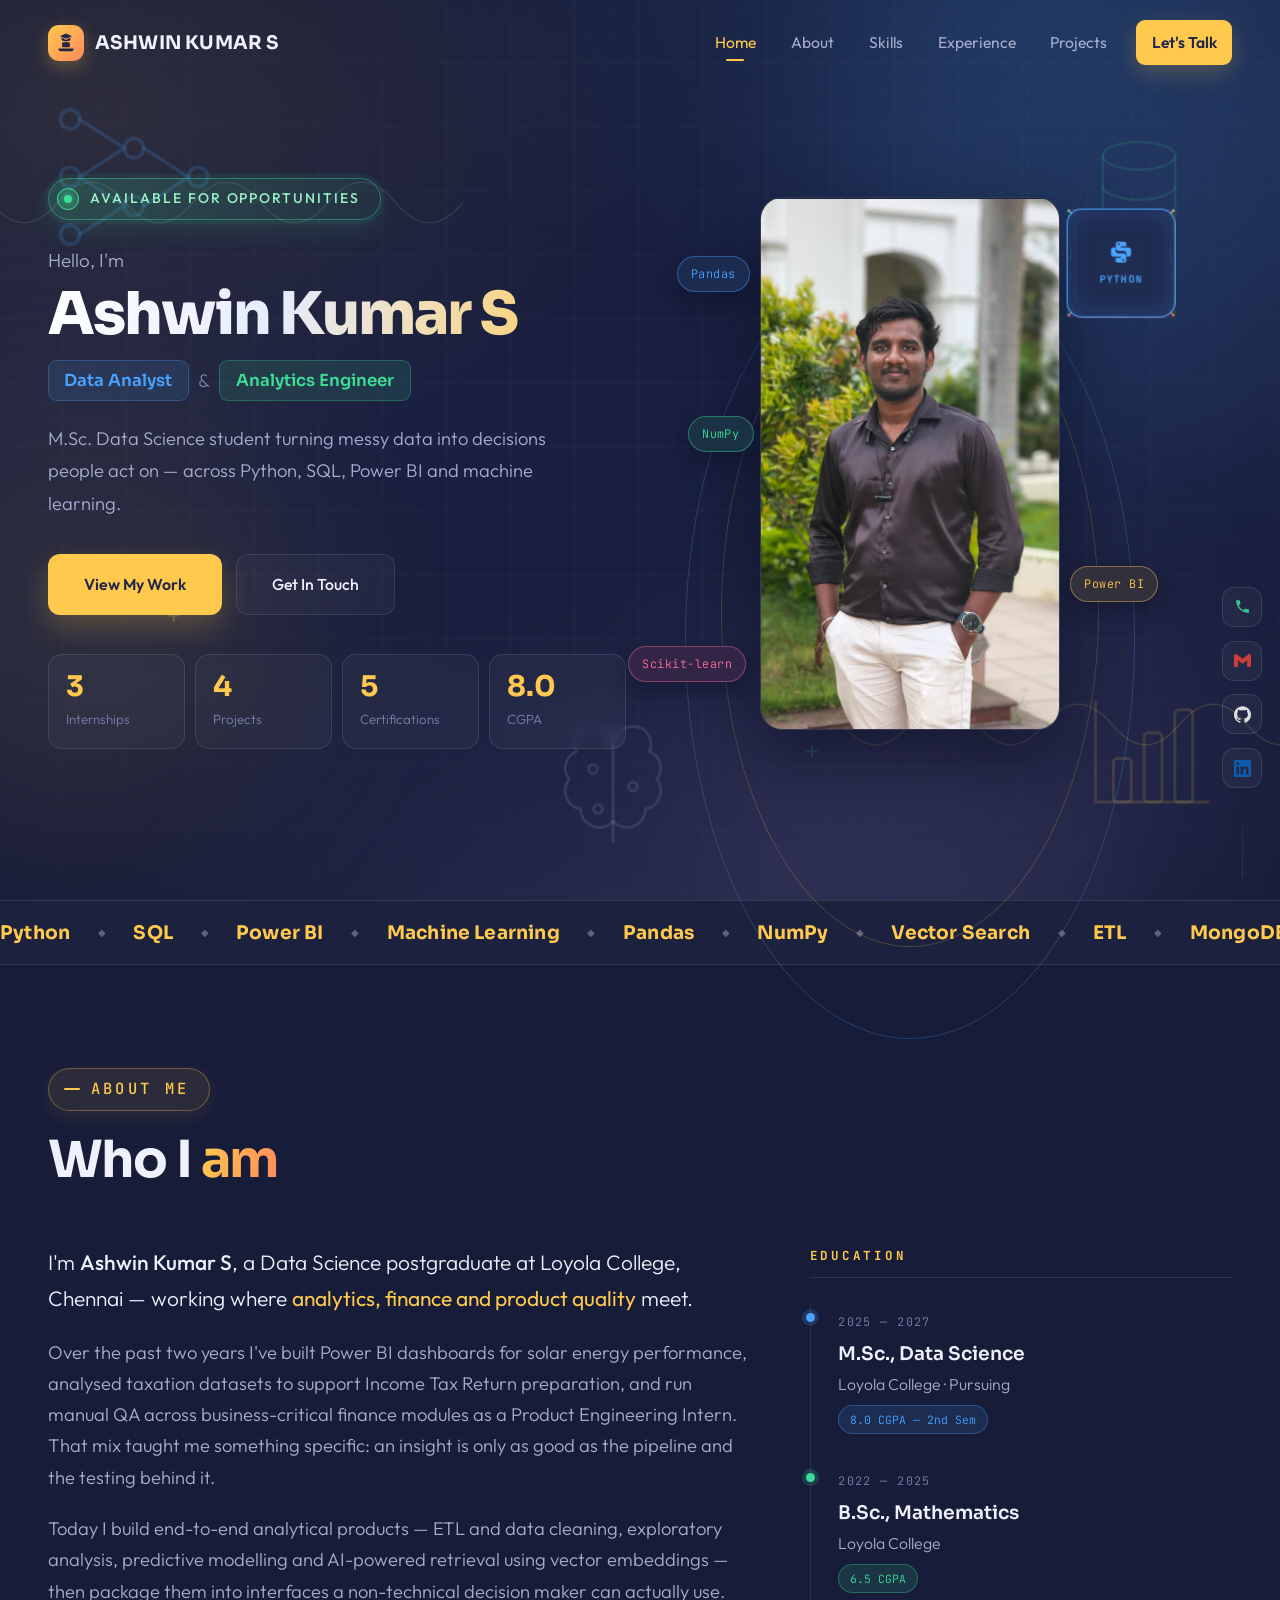
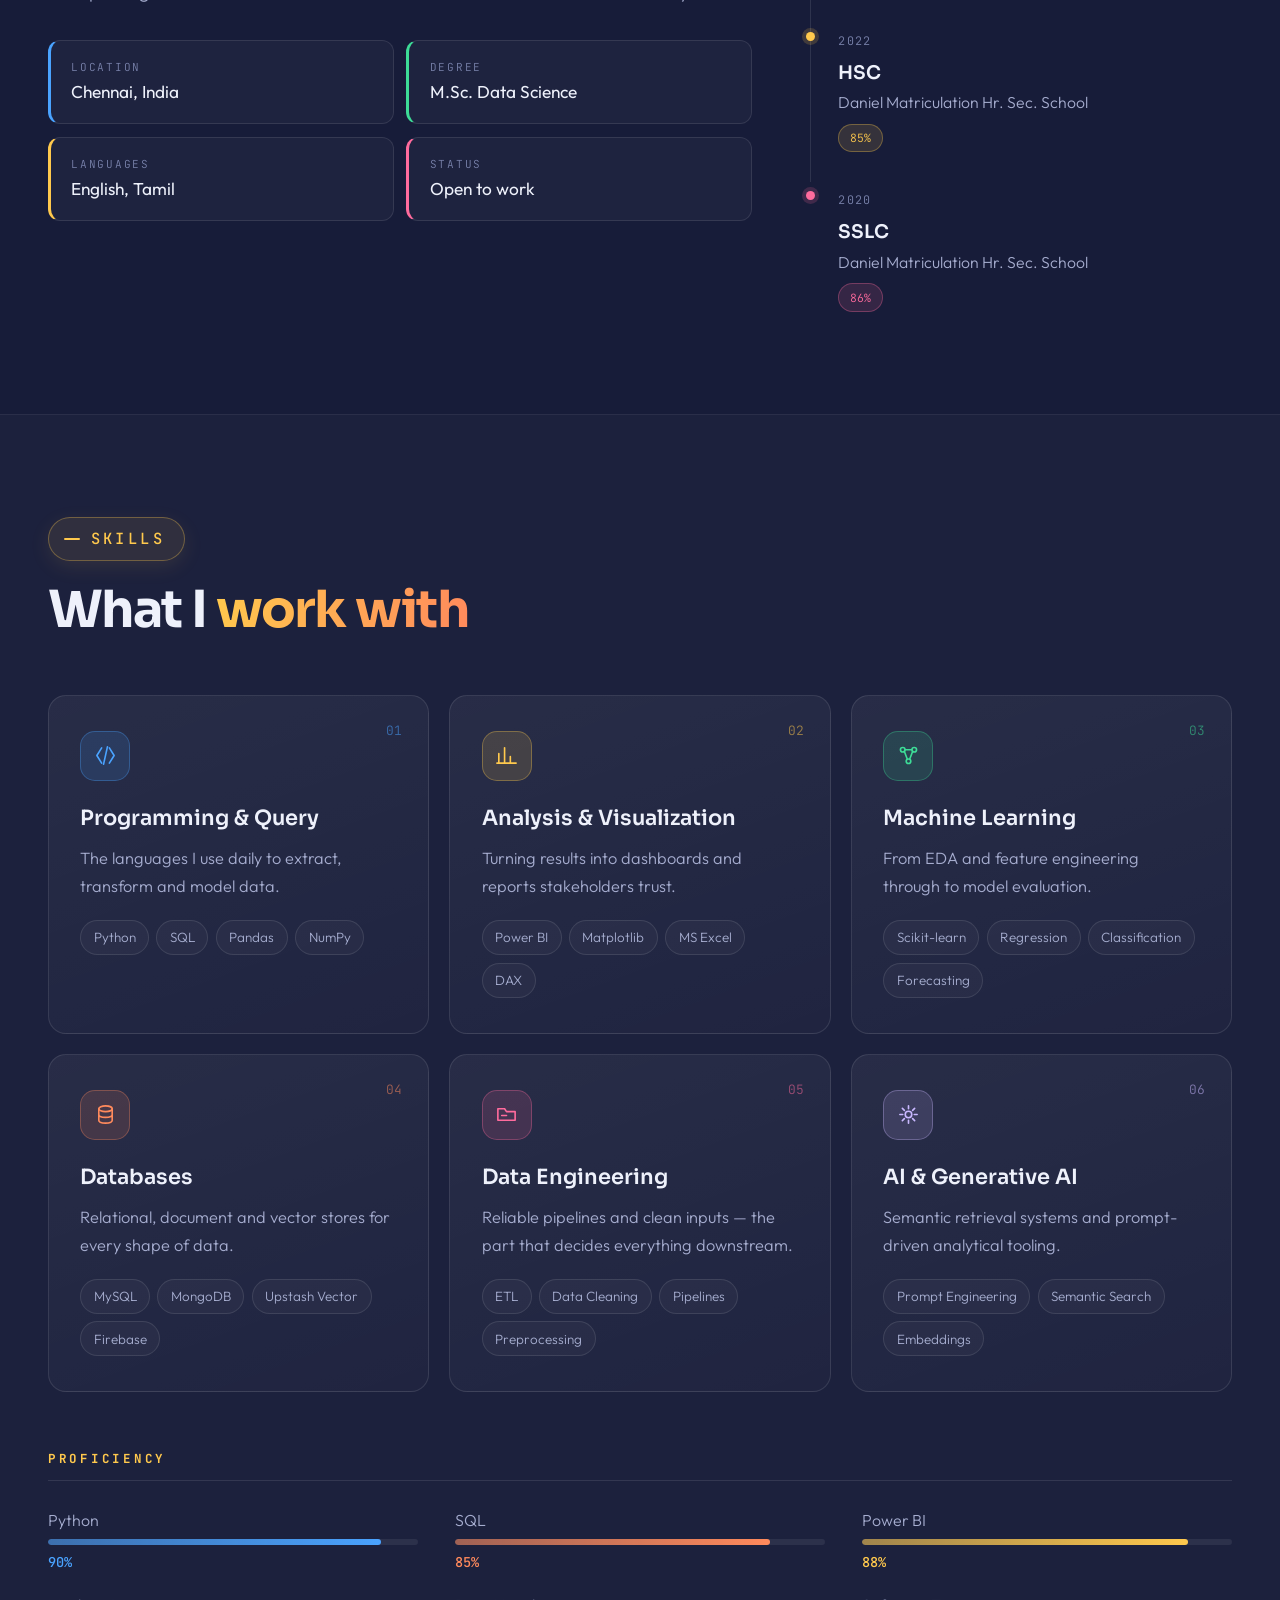
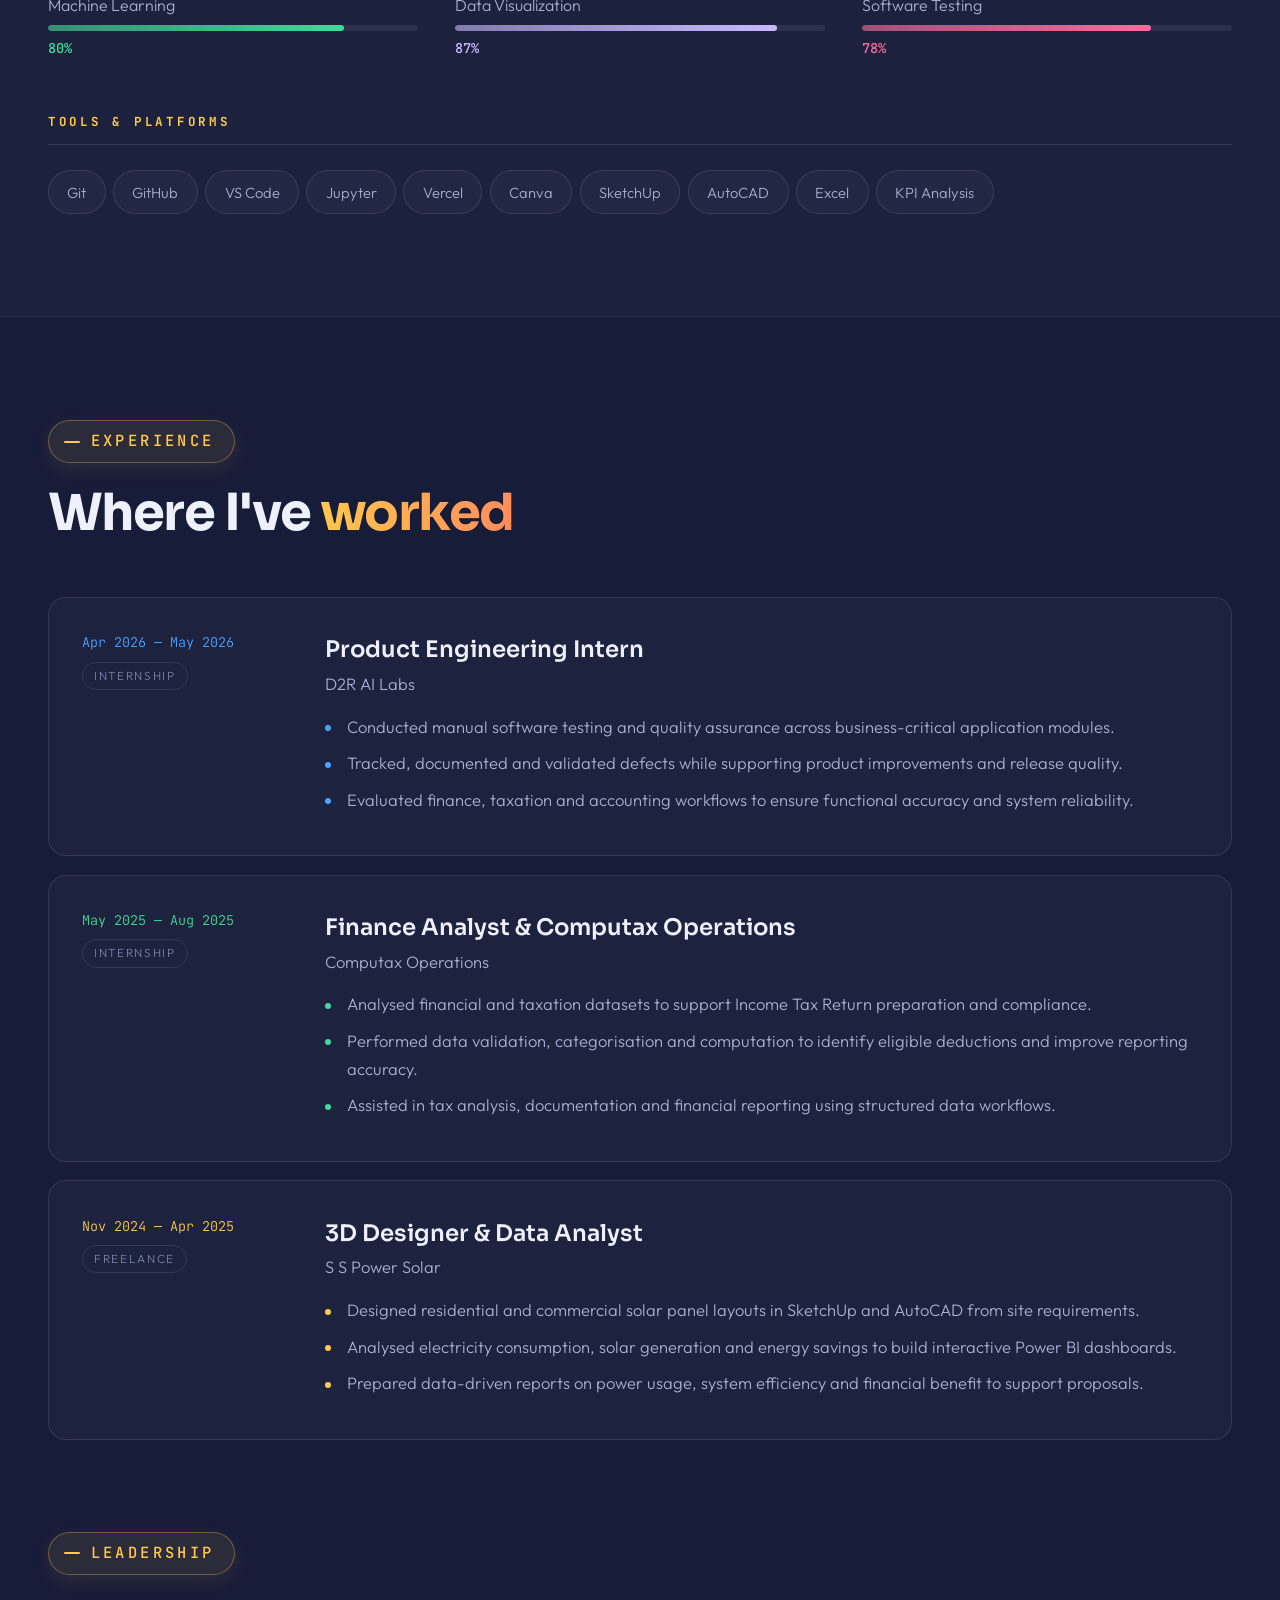
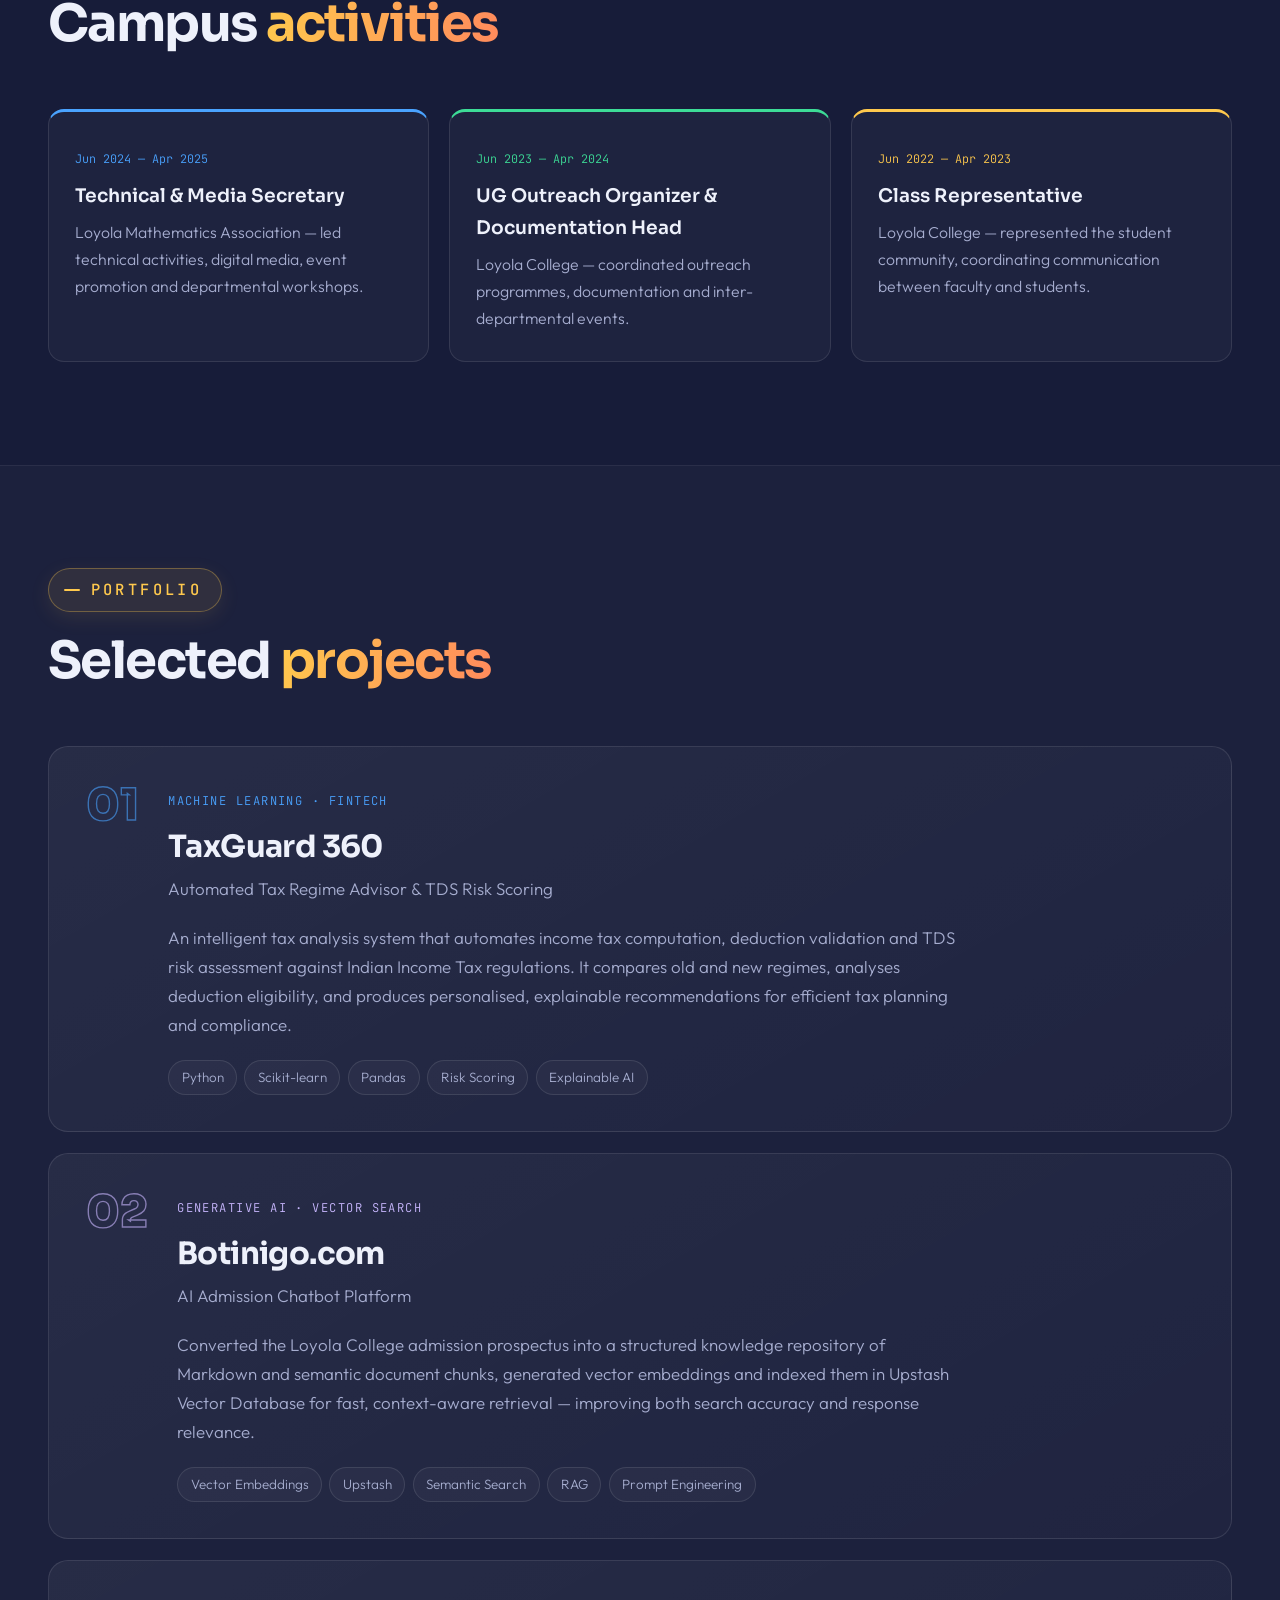
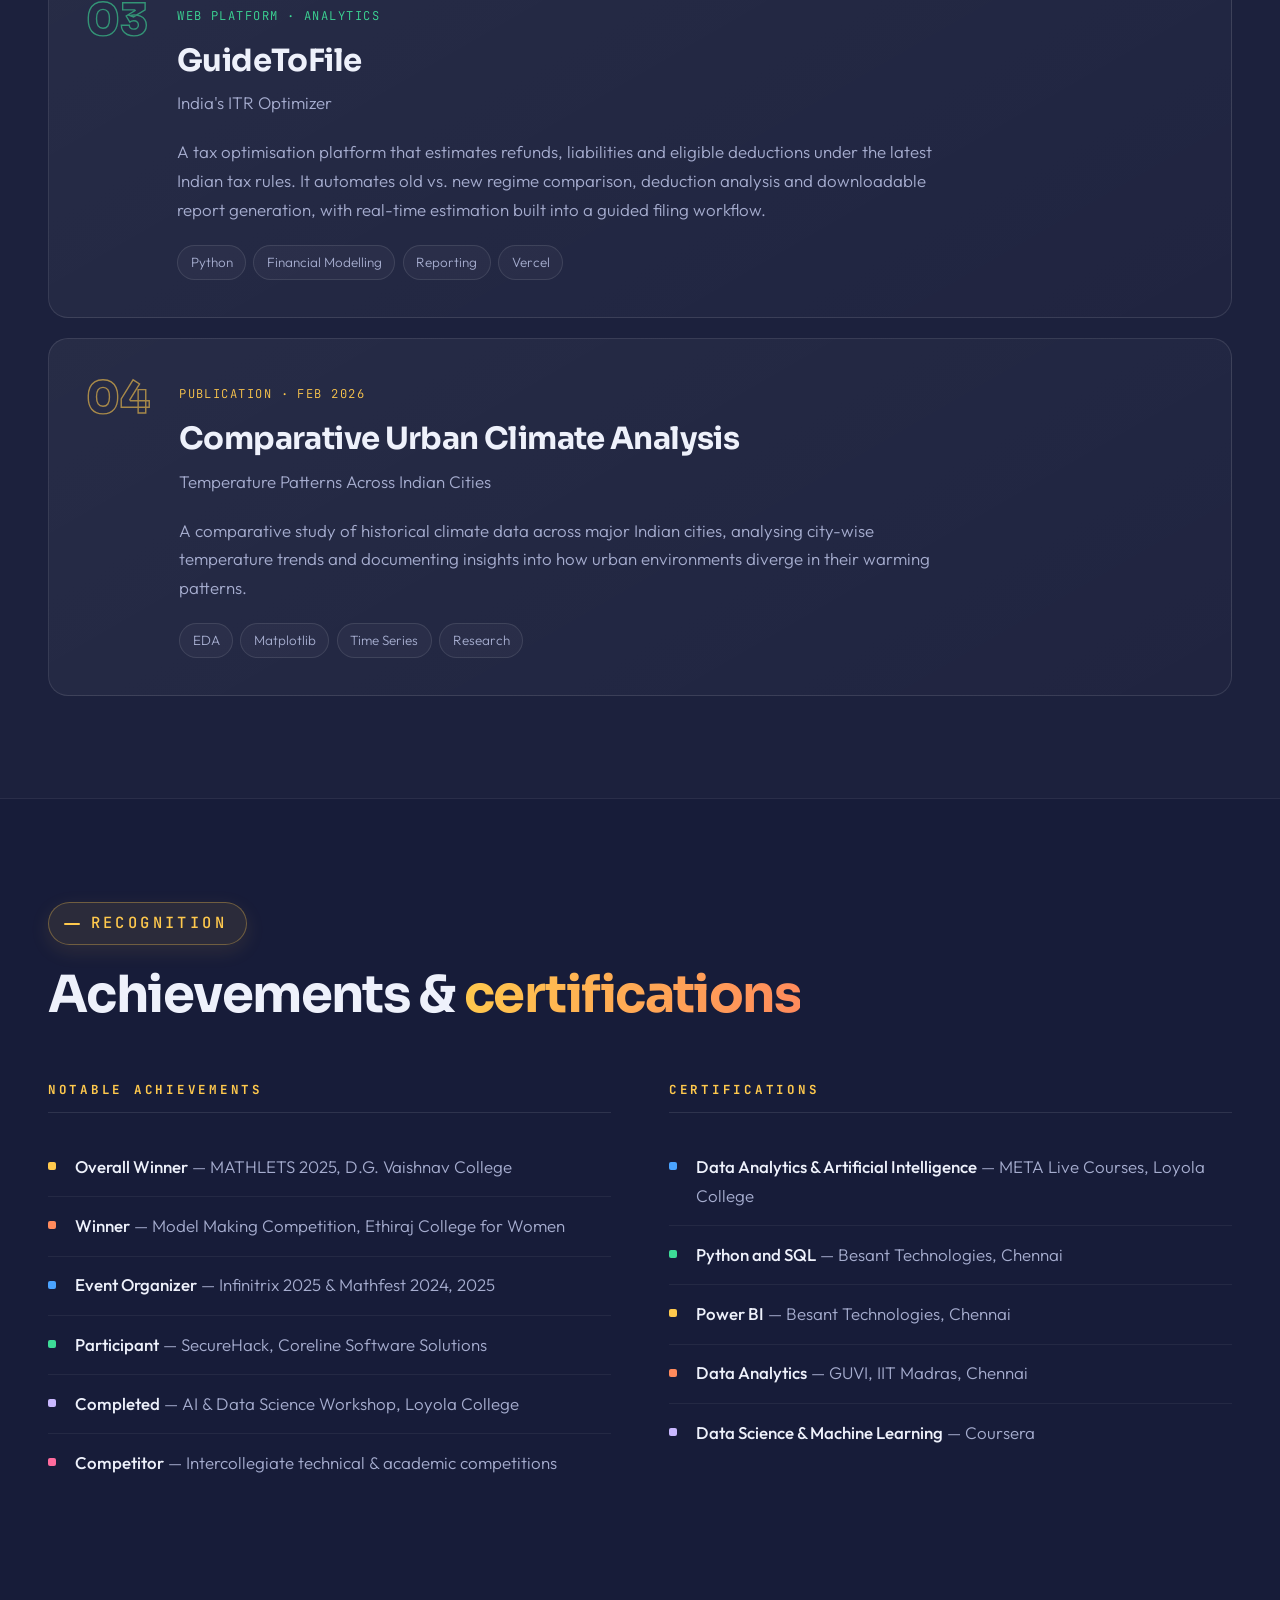
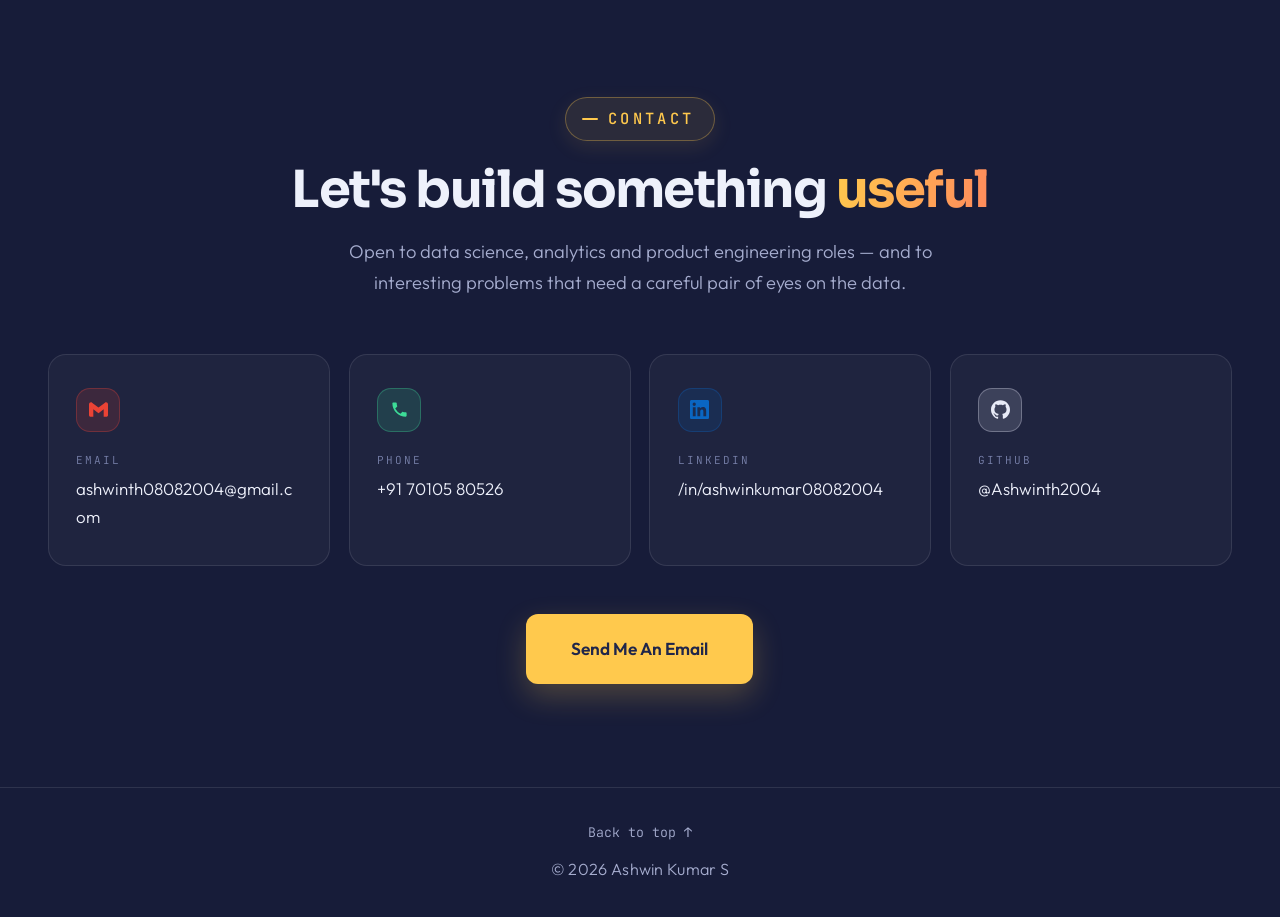
==== commit 9957db86: "Add character intro loader and a collapsible social rail Loader: the student illustration, backgroun" ====
--- a/index.html
+++ b/index.html
@@ -66,7 +66,13 @@
 <!-- ============ PRELOADER ============ -->
 <div class="preloader" id="preloader">
   <div class="preloader__inner">
-    <div class="preloader__cube"><i></i><i></i><i></i><i></i><i></i><i></i></div>
+
+    <div class="ld">
+      <span class="ld__halo"></span>
+      <img class="ld__img" src="assets/student-cut.png" alt="" width="430" height="543" fetchpriority="high">
+      <span class="ld__shadow"></span>
+    </div>
+
     <span class="preloader__name">ASHWIN&nbsp;KUMAR&nbsp;S</span>
     <span class="preloader__bar"><i></i></span>
   </div>
@@ -95,21 +101,6 @@
     <a href="#projects"   class="nav__link" data-scroll><span>Projects</span></a>
     <a href="#contact"    class="nav__link nav__link--cta" data-scroll><span>Let's Talk</span></a>
 
-    <!-- shown only inside the mobile menu -->
-    <div class="nav__social">
-      <a href="https://www.linkedin.com/in/ashwinkumar08082004" target="_blank" rel="noopener" aria-label="LinkedIn" style="--ic:#0A66C2">
-        <svg viewBox="0 0 24 24" aria-hidden="true"><path d="M20.447 20.452h-3.554v-5.569c0-1.328-.027-3.037-1.852-3.037-1.853 0-2.136 1.445-2.136 2.939v5.667H9.351V9h3.414v1.561h.046c.477-.9 1.637-1.85 3.37-1.85 3.601 0 4.267 2.37 4.267 5.455v6.286zM5.337 7.433a2.062 2.062 0 0 1-2.063-2.065 2.064 2.064 0 1 1 2.063 2.065zm1.782 13.019H3.555V9h3.564v11.452zM22.225 0H1.771C.792 0 0 .774 0 1.729v20.542C0 23.227.792 24 1.771 24h20.451C23.2 24 24 23.227 24 22.271V1.729C24 .774 23.2 0 22.222 0h.003z"/></svg>
-      </a>
-      <a href="https://github.com/Ashwinth2004/" target="_blank" rel="noopener" aria-label="GitHub" style="--ic:#ffffff">
-        <svg viewBox="0 0 24 24" aria-hidden="true"><path d="M12 .297c-6.63 0-12 5.373-12 12 0 5.303 3.438 9.8 8.205 11.385.6.113.82-.258.82-.577 0-.285-.01-1.04-.015-2.04-3.338.724-4.042-1.61-4.042-1.61C4.422 18.07 3.633 17.7 3.633 17.7c-1.087-.744.084-.729.084-.729 1.205.084 1.838 1.236 1.838 1.236 1.07 1.835 2.809 1.305 3.495.998.108-.776.417-1.305.76-1.605-2.665-.3-5.466-1.332-5.466-5.93 0-1.31.465-2.38 1.235-3.22-.135-.303-.54-1.523.105-3.176 0 0 1.005-.322 3.3 1.23.96-.267 1.98-.399 3-.405 1.02.006 2.04.138 3 .405 2.28-1.552 3.285-1.23 3.285-1.23.645 1.653.24 2.873.12 3.176.765.84 1.23 1.91 1.23 3.22 0 4.61-2.805 5.625-5.475 5.92.42.36.81 1.096.81 2.22 0 1.606-.015 2.896-.015 3.286 0 .315.21.69.825.57C20.565 22.092 24 17.592 24 12.297c0-6.627-5.373-12-12-12"/></svg>
-      </a>
-      <a href="mailto:ashwinth08082004@gmail.com" aria-label="Gmail" style="--ic:#EA4335">
-        <svg viewBox="0 0 24 24" aria-hidden="true"><path d="M24 5.457v13.909c0 .904-.732 1.636-1.636 1.636h-3.819V11.73L12 16.64l-6.545-4.91v9.273H1.636A1.636 1.636 0 0 1 0 19.366V5.457c0-2.023 2.309-3.178 3.927-1.964L5.455 4.64 12 9.548l6.545-4.91 1.528-1.145C21.69 2.28 24 3.434 24 5.457z"/></svg>
-      </a>
-      <a href="tel:+917010580526" aria-label="Phone" style="--ic:#3ddc97">
-        <svg viewBox="0 0 24 24" aria-hidden="true"><path d="M6.6 10.8a15.5 15.5 0 0 0 6.6 6.6l2.2-2.2c.3-.3.7-.4 1-.2 1.2.4 2.4.6 3.6.6.6 0 1 .4 1 1V20c0 .6-.4 1-1 1A17 17 0 0 1 3 4c0-.6.4-1 1-1h3.5c.6 0 1 .4 1 1 0 1.3.2 2.5.6 3.6.1.4 0 .8-.2 1l-2.3 2.2Z"/></svg>
-      </a>
-    </div>
   </nav>
 
   <button class="burger" id="burger" aria-label="Open navigation menu" aria-expanded="false" aria-controls="nav">
@@ -118,7 +109,13 @@
 </header>
 
 <!-- ============ SOCIAL RAIL (right) ============ -->
-<div class="rail">
+<div class="rail" id="rail">
+  <button class="rail__toggle" id="railToggle" aria-label="Hide social links" aria-expanded="true" aria-controls="railItems">
+    <svg class="rail__ico rail__ico--close" viewBox="0 0 24 24" aria-hidden="true"><path d="M6.2 6.2a1 1 0 0 1 1.4 0L12 10.6l4.4-4.4a1 1 0 1 1 1.4 1.4L13.4 12l4.4 4.4a1 1 0 0 1-1.4 1.4L12 13.4l-4.4 4.4a1 1 0 0 1-1.4-1.4L10.6 12 6.2 7.6a1 1 0 0 1 0-1.4Z"/></svg>
+    <svg class="rail__ico rail__ico--open" viewBox="0 0 24 24" aria-hidden="true"><path d="M14.7 5.3a1 1 0 0 1 0 1.4L9.4 12l5.3 5.3a1 1 0 0 1-1.4 1.4l-6-6a1 1 0 0 1 0-1.4l6-6a1 1 0 0 1 1.4 0Z"/></svg>
+  </button>
+
+  <div class="rail__items" id="railItems">
   <span class="rail__line"></span>
 
   <a href="https://www.linkedin.com/in/ashwinkumar08082004" target="_blank" rel="noopener" aria-label="LinkedIn" style="--ic:#0A66C2">
@@ -136,6 +133,7 @@
   <a href="tel:+917010580526" aria-label="Phone" style="--ic:#3ddc97">
     <svg viewBox="0 0 24 24" aria-hidden="true"><path d="M6.6 10.8a15.5 15.5 0 0 0 6.6 6.6l2.2-2.2c.3-.3.7-.4 1-.2 1.2.4 2.4.6 3.6.6.6 0 1 .4 1 1V20c0 .6-.4 1-1 1A17 17 0 0 1 3 4c0-.6.4-1 1-1h3.5c.6 0 1 .4 1 1 0 1.3.2 2.5.6 3.6.1.4 0 .8-.2 1l-2.3 2.2Z"/></svg>
   </a>
+  </div>
 </div>
 
 <main>
--- a/css/style.css
+++ b/css/style.css
@@ -190,26 +190,78 @@
   transition:opacity .7s var(--ease), visibility .7s;
 }
 .preloader.is-done{ opacity:0; visibility:hidden; }
-.preloader__inner{ text-align:center; }
-
-.preloader__cube{
-  width:54px; height:54px; margin:0 auto 1.6rem;
+.preloader__inner{
+  display:flex; flex-direction:column; align-items:center;
+  text-align:center;
+  padding-inline:1.25rem;
+  width:100%;
+}
+
+/* ---- student-at-a-laptop loading illustration ---- */
+.ld{
   position:relative;
-  transform-style:preserve-3d;
-  animation:pspin 3.4s linear infinite;
-}
-.preloader__cube i{
-  position:absolute; inset:0;
-  border:1.5px solid var(--accent);
-  background:rgba(255,201,77,.06);
-}
-.preloader__cube i:nth-child(1){ transform:translateZ(27px); }
-.preloader__cube i:nth-child(2){ transform:rotateY(180deg) translateZ(27px); border-color:var(--c-blue); }
-.preloader__cube i:nth-child(3){ transform:rotateY(90deg)  translateZ(27px); border-color:var(--c-green); }
-.preloader__cube i:nth-child(4){ transform:rotateY(-90deg) translateZ(27px); border-color:var(--c-pink); }
-.preloader__cube i:nth-child(5){ transform:rotateX(90deg)  translateZ(27px); border-color:var(--c-violet); }
-.preloader__cube i:nth-child(6){ transform:rotateX(-90deg) translateZ(27px); border-color:var(--c-orange); }
-@keyframes pspin{ to{ transform:rotateX(360deg) rotateY(360deg); } }
+  width:clamp(148px,38vw,215px);
+  aspect-ratio:430 / 543;
+  margin-bottom:1.5rem;
+}
+
+/* warm glow behind the character */
+.ld__halo{
+  position:absolute; left:50%; top:48%;
+  width:135%; aspect-ratio:1;
+  transform:translate(-50%,-50%);
+  border-radius:50%;
+  background:radial-gradient(circle,
+    rgba(255,138,92,.26) 0%,
+    rgba(74,163,255,.16) 42%,
+    transparent 68%);
+  animation:ldHalo 3s ease-in-out infinite;
+}
+@keyframes ldHalo{
+  0%,100%{ opacity:.75; transform:translate(-50%,-50%) scale(.94); }
+  50%    { opacity:1;   transform:translate(-50%,-50%) scale(1.06); }
+}
+
+.ld__img{
+  position:relative; z-index:2;
+  width:100%; height:auto;
+  animation:
+    ldIn    .95s cubic-bezier(.2,.9,.3,1.3) both,
+    ldFloat 3s   ease-in-out 1s infinite;
+}
+/* rises and settles into place with a slight overshoot */
+@keyframes ldIn{
+  from{ opacity:0; transform:translateY(38px) scale(.84); }
+  to  { opacity:1; transform:none; }
+}
+@keyframes ldFloat{
+  0%,100%{ transform:translateY(0); }
+  50%    { transform:translateY(-9px); }
+}
+
+.ld__shadow{
+  position:absolute; left:50%; bottom:-1%;
+  width:60%; height:5%;
+  transform:translateX(-50%);
+  border-radius:50%;
+  background:radial-gradient(ellipse,rgba(5,8,24,.65) 0%,transparent 72%);
+  animation:ldShadow 3s ease-in-out 1s infinite;
+  z-index:1;
+}
+@keyframes ldShadow{
+  0%,100%{ transform:translateX(-50%) scale(1);   opacity:.85; }
+  50%    { transform:translateX(-50%) scale(.84); opacity:.55; }
+}
+
+/* exit: lifts away as the overlay fades */
+.preloader.is-done .ld__img{
+  animation:ldOut .55s cubic-bezier(.4,0,.2,1) forwards;
+}
+@keyframes ldOut{
+  to{ opacity:0; transform:translateY(-26px) scale(1.07); }
+}
+.preloader.is-done .ld__halo,
+.preloader.is-done .ld__shadow{ opacity:0; transition:opacity .4s; }
 
 .preloader__name{
   display:block; font-family:var(--mono);
@@ -222,10 +274,15 @@
 }
 .preloader__bar i{
   display:block; height:100%; width:0;
-  background:linear-gradient(90deg,var(--c-blue),var(--accent));
-  animation:load 1.2s var(--ease) forwards;
-}
-@keyframes load{ to{ width:100%; } }
+  background:linear-gradient(90deg,var(--c-blue),var(--accent),var(--c-orange));
+  /* tracks the ~2.4s the intro is held for */
+  animation:load 2.3s cubic-bezier(.3,.8,.4,1) forwards;
+}
+@keyframes load{
+  0%  { width:0; }
+  55% { width:64%; }
+  100%{ width:100%; }
+}
 
 /* ============================================================
    HEADER
@@ -328,9 +385,15 @@
 .rail{
   position:fixed; right:0; bottom:0; z-index:900;
   width:var(--rail);
+  display:flex; flex-direction:column-reverse; align-items:center;
+  padding-bottom:1.2rem;
+}
+.rail__items{
   display:flex; flex-direction:column-reverse; align-items:center; gap:.75rem;
-  padding-bottom:1.2rem;
-}
+}
+/* the collapse control is mobile-only */
+.rail__toggle{ display:none; }
+
 .rail a{
   display:grid; place-items:center;
   width:40px; height:40px; border-radius:12px;
@@ -338,26 +401,17 @@
   background:rgba(255,255,255,.04);
   transition:transform .35s var(--ease), border-color .3s, background .3s;
 }
-.rail svg{ width:17px; height:17px; fill:var(--ic); opacity:.85; transition:opacity .3s; }
+/* scoped to the links: a bare `.rail svg` also caught the toggle's own icons
+   and beat their (lower-specificity) show/hide rules */
+.rail__items a svg{ width:17px; height:17px; fill:var(--ic); opacity:.85; transition:opacity .3s; }
 .rail a:hover{
   transform:translateY(-4px);
   border-color:var(--ic);
   background:color-mix(in srgb, var(--ic) 16%, transparent);
 }
-.rail a:hover svg{ opacity:1; }
+.rail__items a:hover svg{ opacity:1; }
 .rail__line{ width:1px; height:76px; background:linear-gradient(transparent,var(--line)); }
 
-/* social row inside the mobile menu — hidden on desktop */
-.nav__social{ display:none; gap:.7rem; margin-top:1.6rem; }
-.nav__social a{
-  display:grid; place-items:center;
-  width:48px; height:48px; border-radius:14px;
-  border:1px solid var(--line);
-  background:rgba(255,255,255,.05);
-  transition:border-color .3s, background .3s;
-}
-.nav__social svg{ width:20px; height:20px; fill:var(--ic); }
-.nav__social a:active{ border-color:var(--ic); }
 
 /* ============================================================
    BUTTONS
@@ -1091,10 +1145,63 @@
   .nav__link{ font-size:1.2rem; padding:.75rem 2rem; text-align:center; }
   .nav__link--cta{ margin-left:0; margin-top:.5rem; }
 
-  /* A fixed rail would sit on top of whatever is at the bottom of the
-     viewport, so on small screens the socials live in the menu instead. */
-  .rail{ display:none; }
-  .nav__social{ display:flex; }
+  /* Rail hugs the right edge, vertically centred, and can be collapsed
+     out of the way so it never blocks the content underneath. */
+  .rail{
+    width:auto;
+    right:0; bottom:auto; top:50%;
+    transform:translateY(-50%);
+    flex-direction:row; align-items:center;
+    padding:0;
+    gap:0;
+  }
+  .rail__line{ display:none; }
+
+  .rail__items{
+    flex-direction:column; gap:.5rem;
+    padding:.55rem .5rem;
+    border:1px solid var(--line);
+    border-right:0;
+    border-radius:16px 0 0 16px;
+    background:rgba(23,28,57,.92);
+    backdrop-filter:blur(14px);
+    -webkit-backdrop-filter:blur(14px);
+    box-shadow:-6px 0 24px rgba(8,11,28,.4);
+    transition:transform .4s var(--ease), opacity .3s var(--ease);
+  }
+  .rail a{ width:38px; height:38px; border-radius:11px; }
+
+  .rail__toggle{
+    display:grid; place-items:center;
+    width:26px; height:52px;
+    margin-right:-1px;
+    padding:0; cursor:pointer;
+    border:1px solid var(--line);
+    border-right:0;
+    border-radius:12px 0 0 12px;
+    background:rgba(23,28,57,.92);
+    backdrop-filter:blur(14px);
+    -webkit-backdrop-filter:blur(14px);
+    color:var(--muted);
+    -webkit-tap-highlight-color:transparent;
+    order:-1;                       /* sits to the left of the icons */
+  }
+  .rail__ico{
+    grid-area:1 / 1;                /* both icons stack in the same cell */
+    width:14px; height:14px; fill:currentColor;
+    transition:opacity .25s var(--ease), transform .25s var(--ease);
+  }
+  .rail__ico--open{ opacity:0; transform:scale(.6); }
+
+  /* collapsed: icons slide off-screen, only the handle remains */
+  .rail.is-collapsed .rail__items{
+    transform:translateX(110%);
+    opacity:0;
+    pointer-events:none;
+  }
+  .rail.is-collapsed .rail__toggle{ color:var(--accent); }
+  .rail.is-collapsed .rail__ico--close{ opacity:0; transform:scale(.6); }
+  .rail.is-collapsed .rail__ico--open { opacity:1; transform:none; }
 
   .hero{ padding:6rem 0 4.5rem; padding-right:0; }
   .hero__wrap{ grid-template-columns:1fr; gap:2.2rem; text-align:center; }
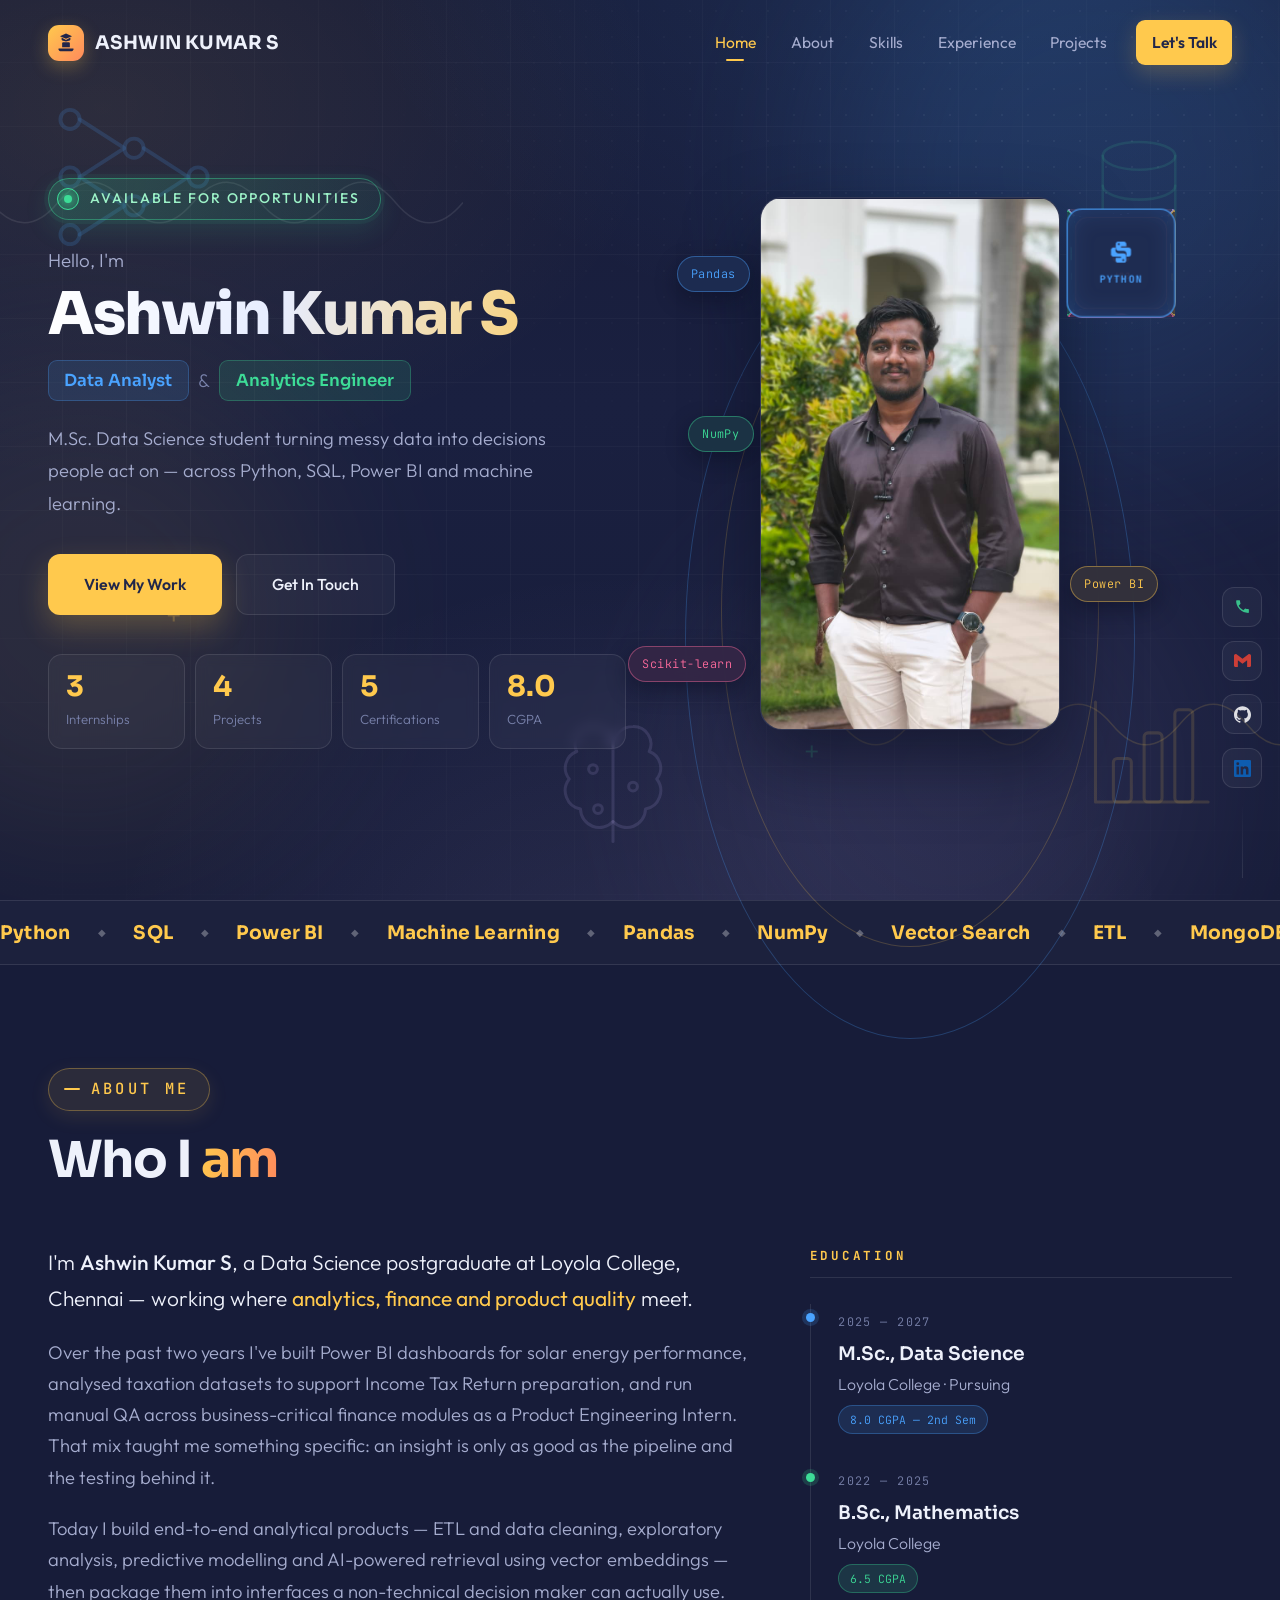
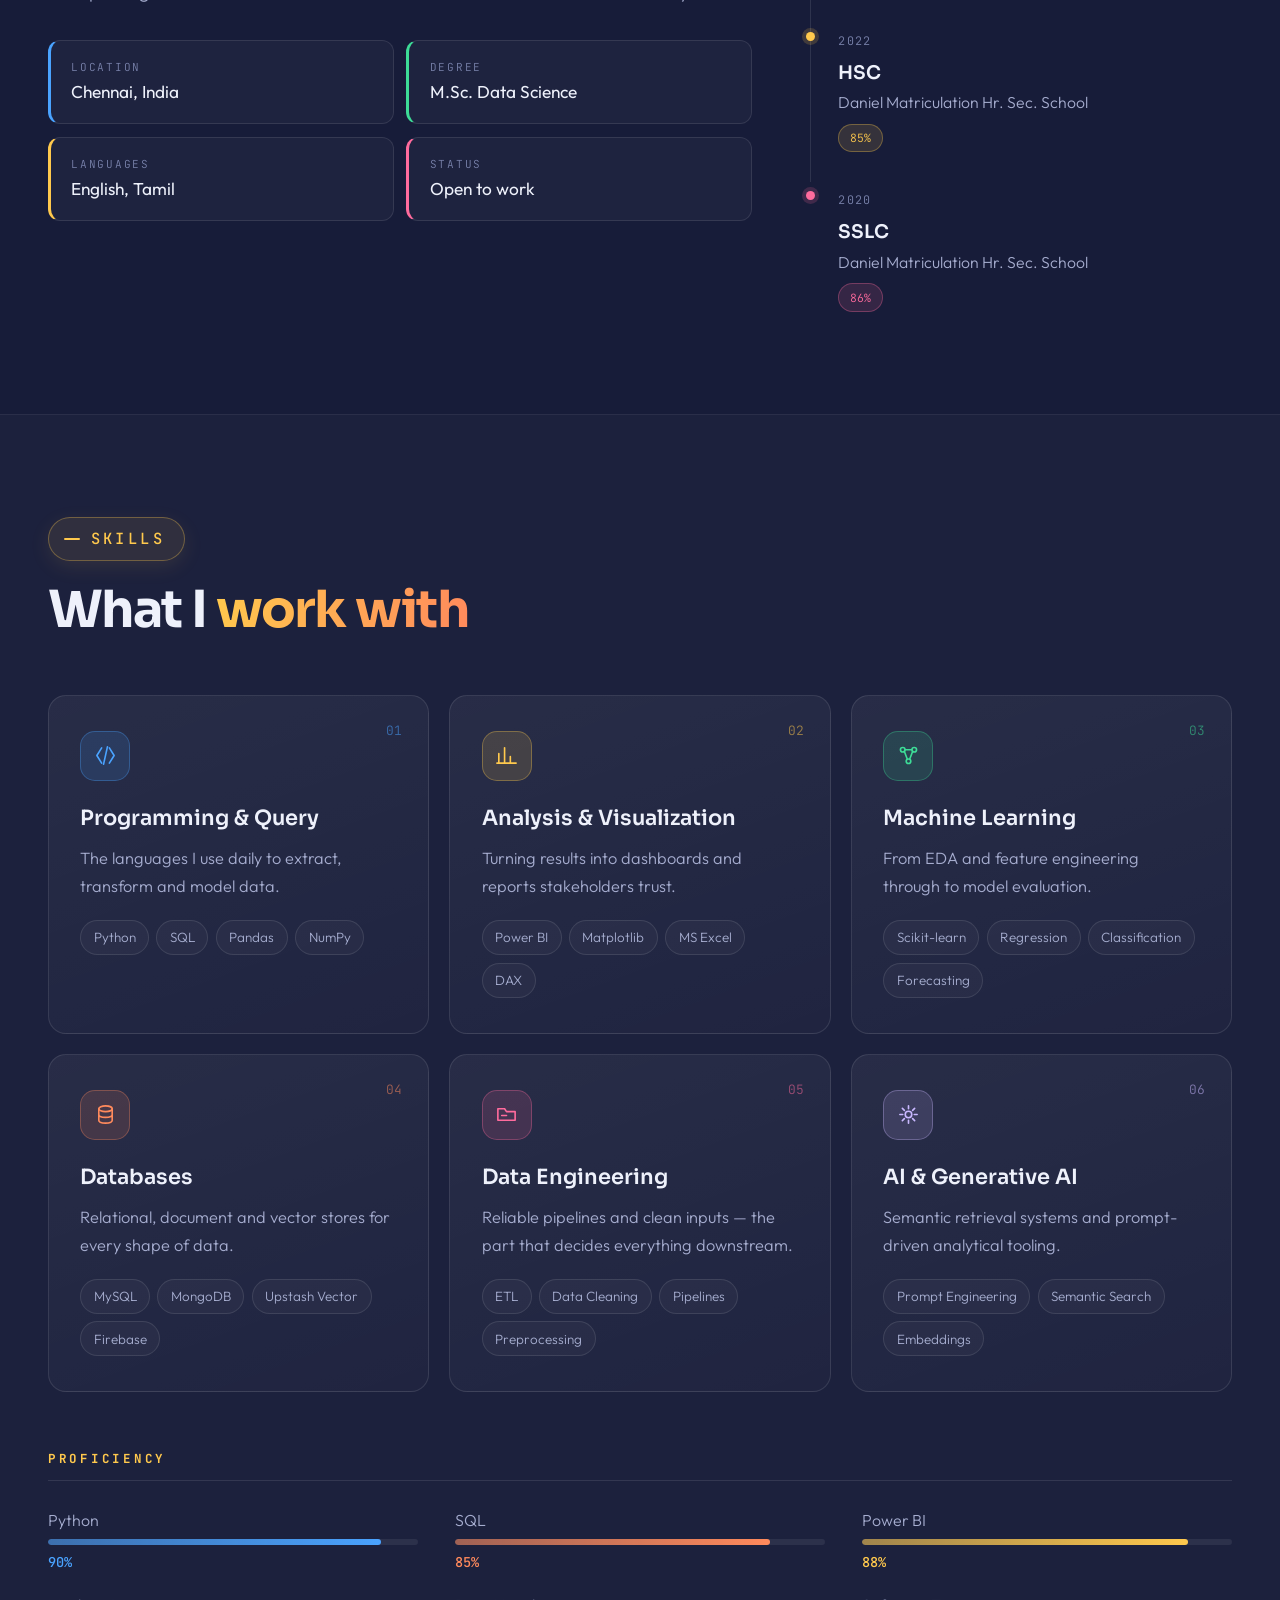
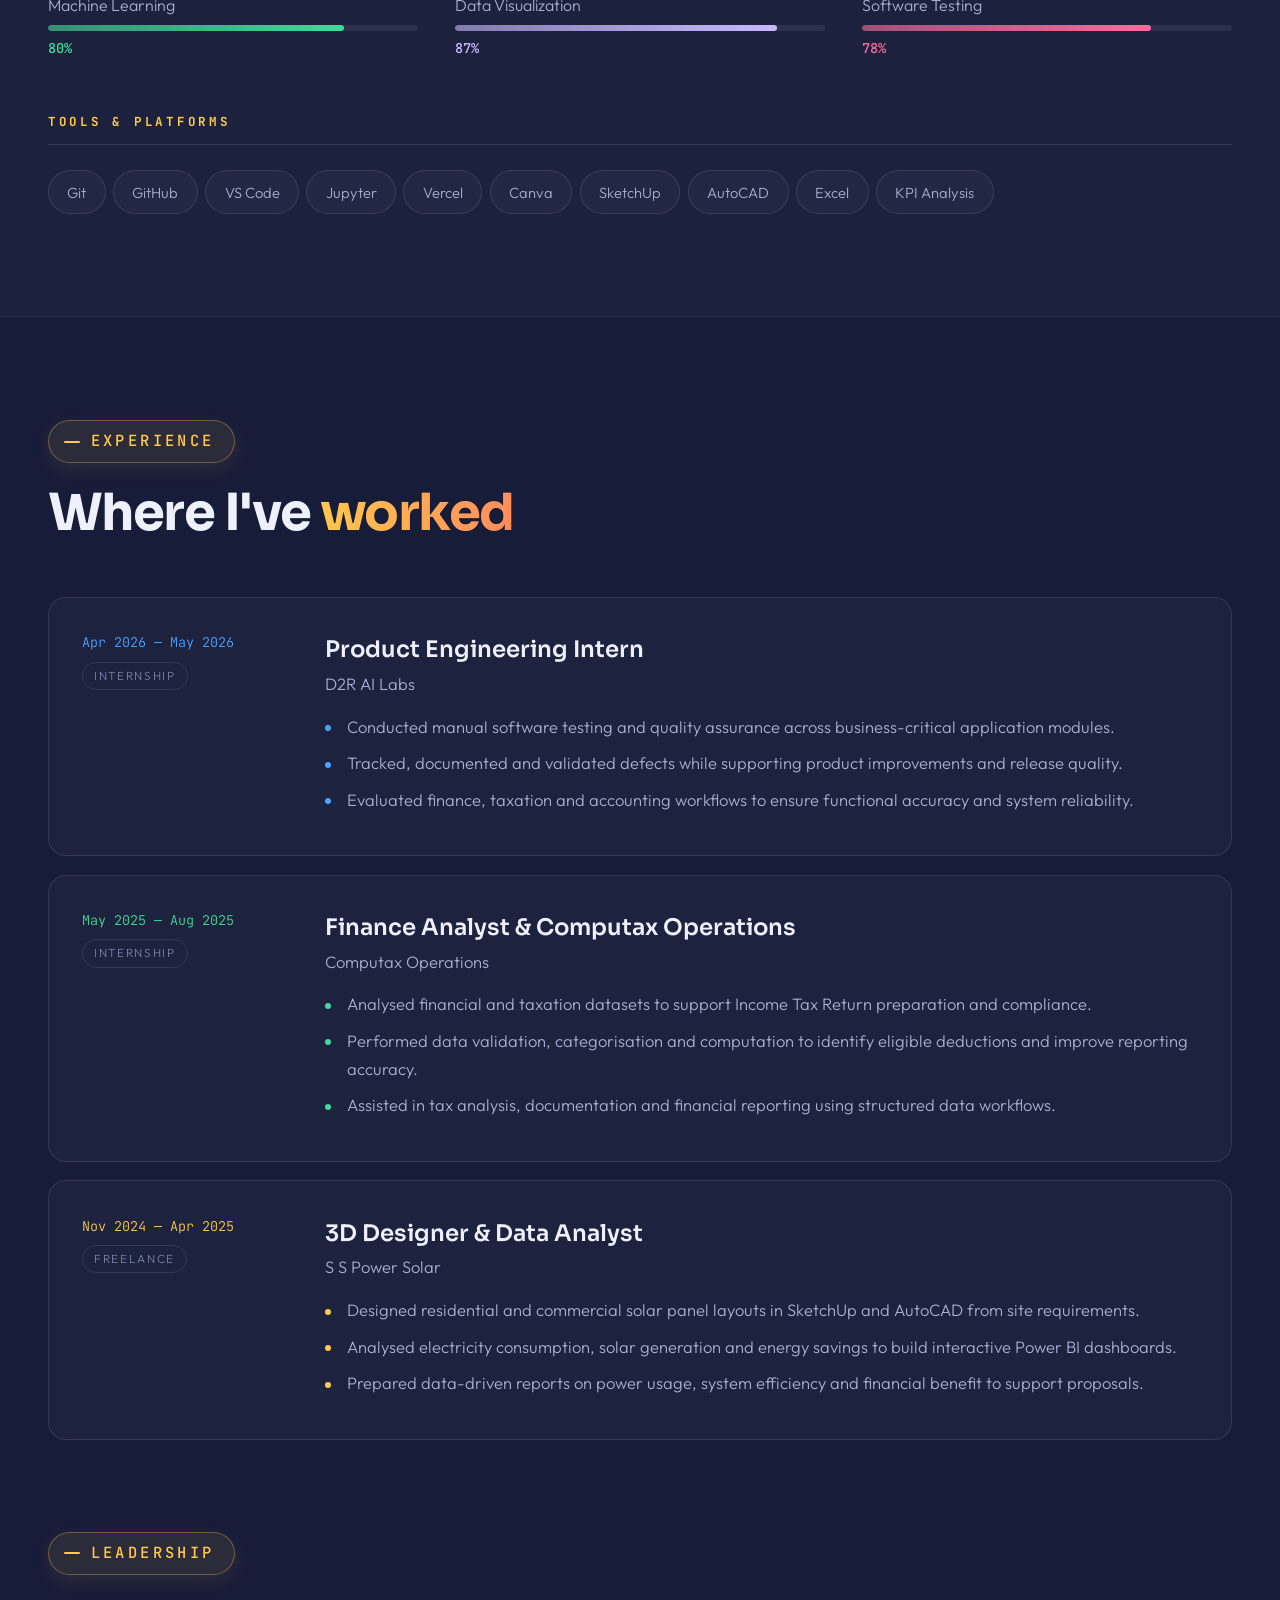
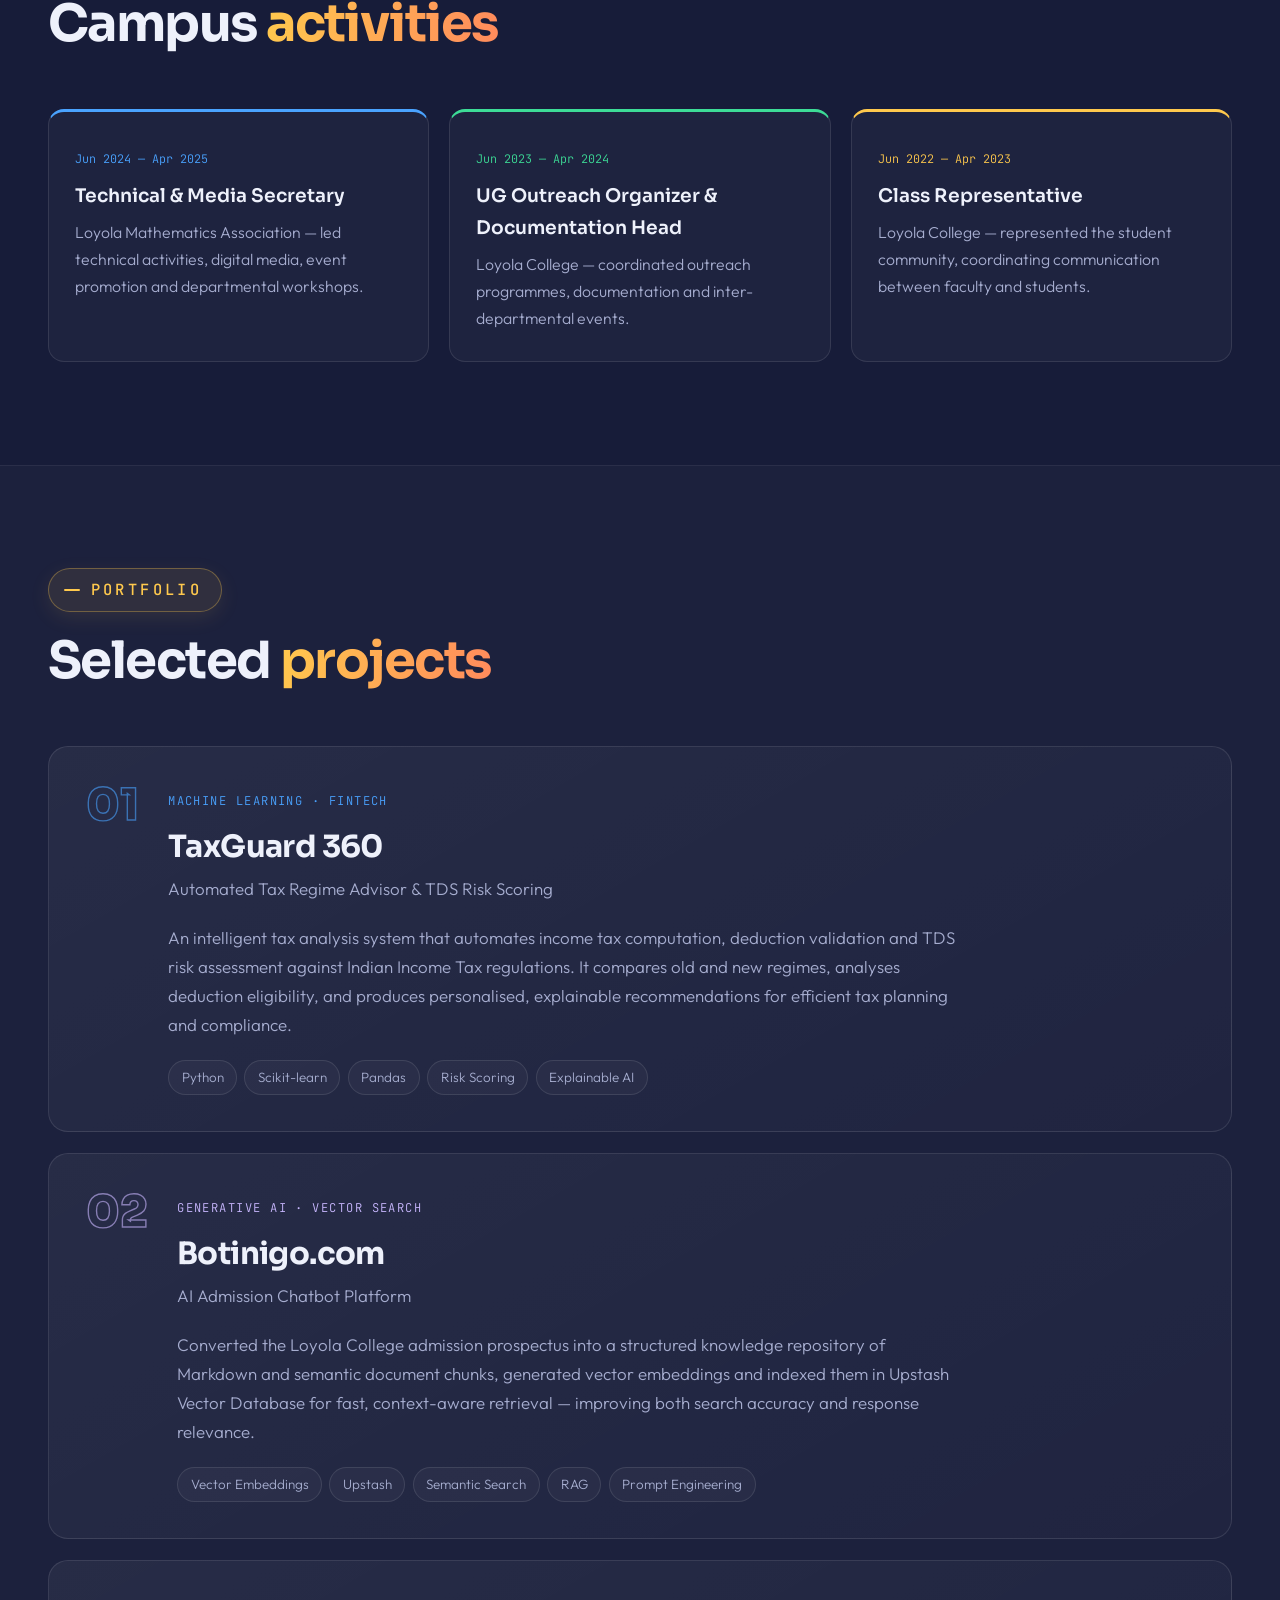
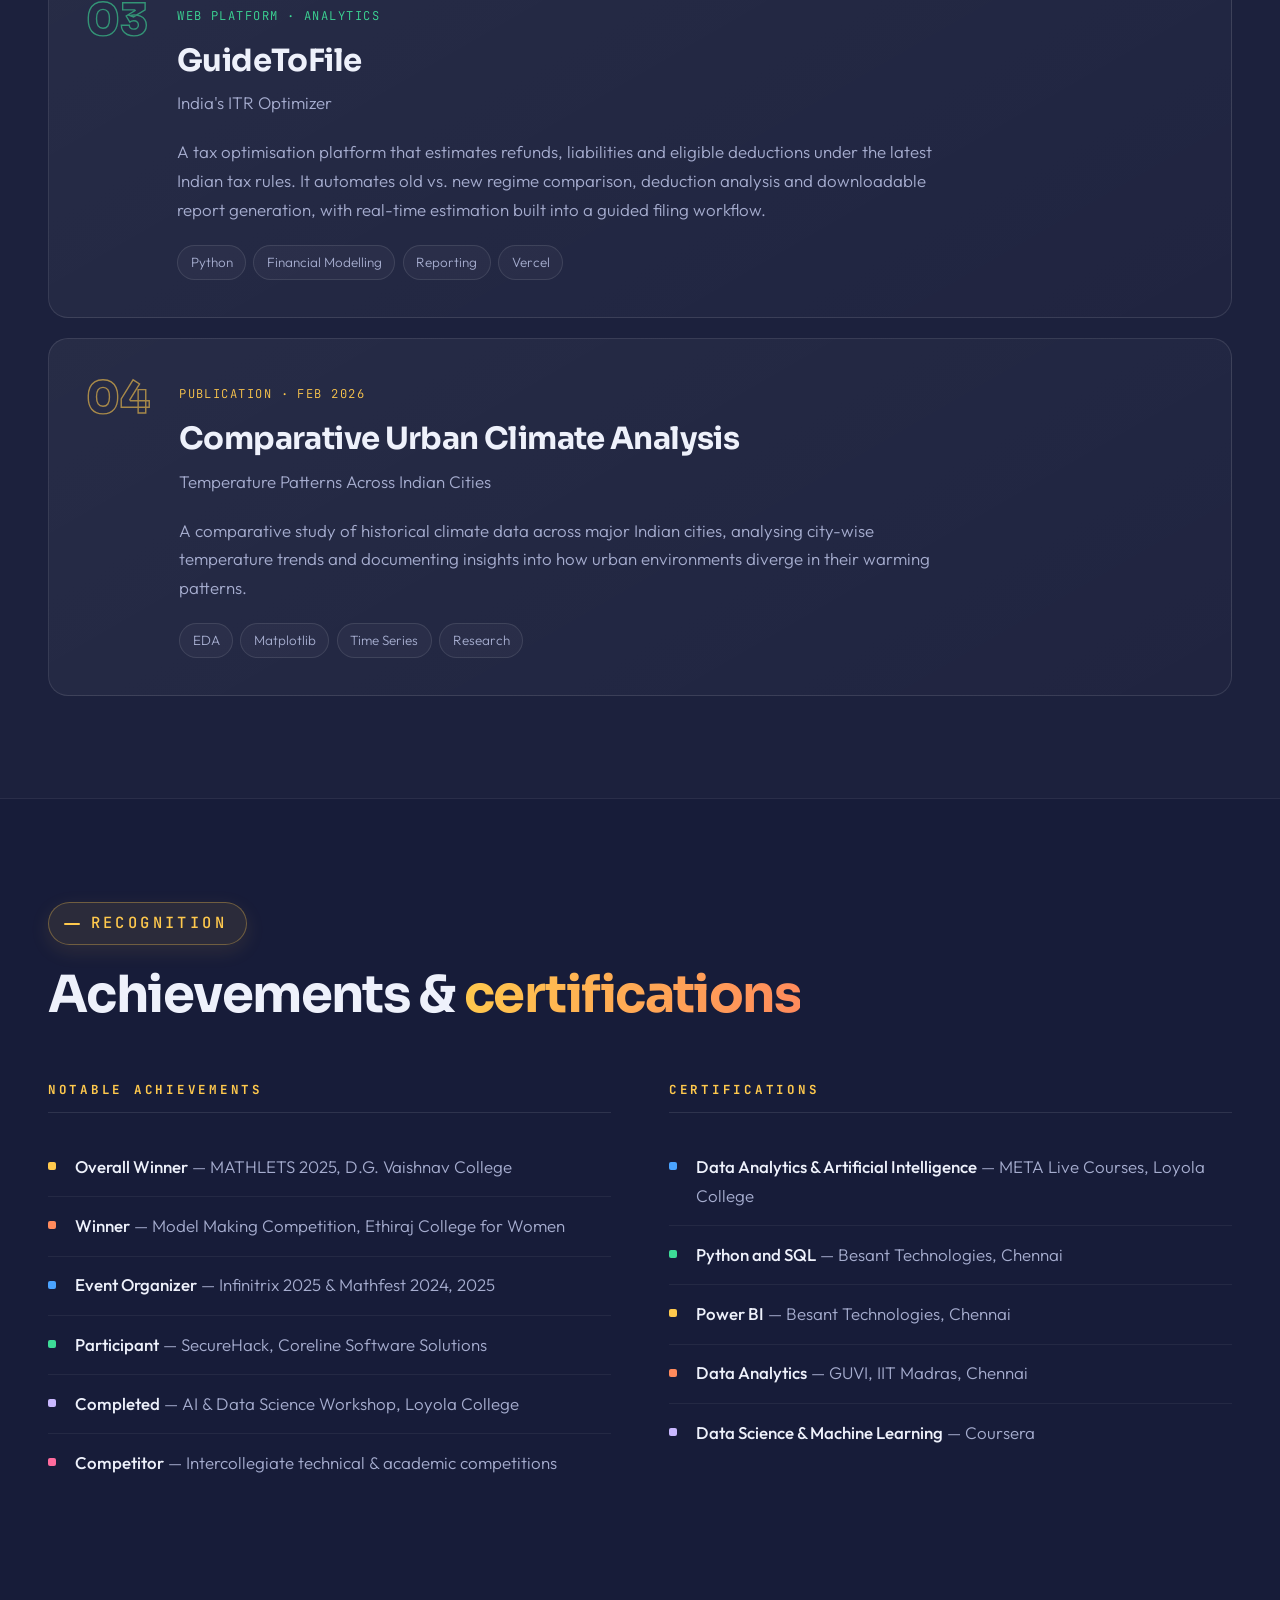
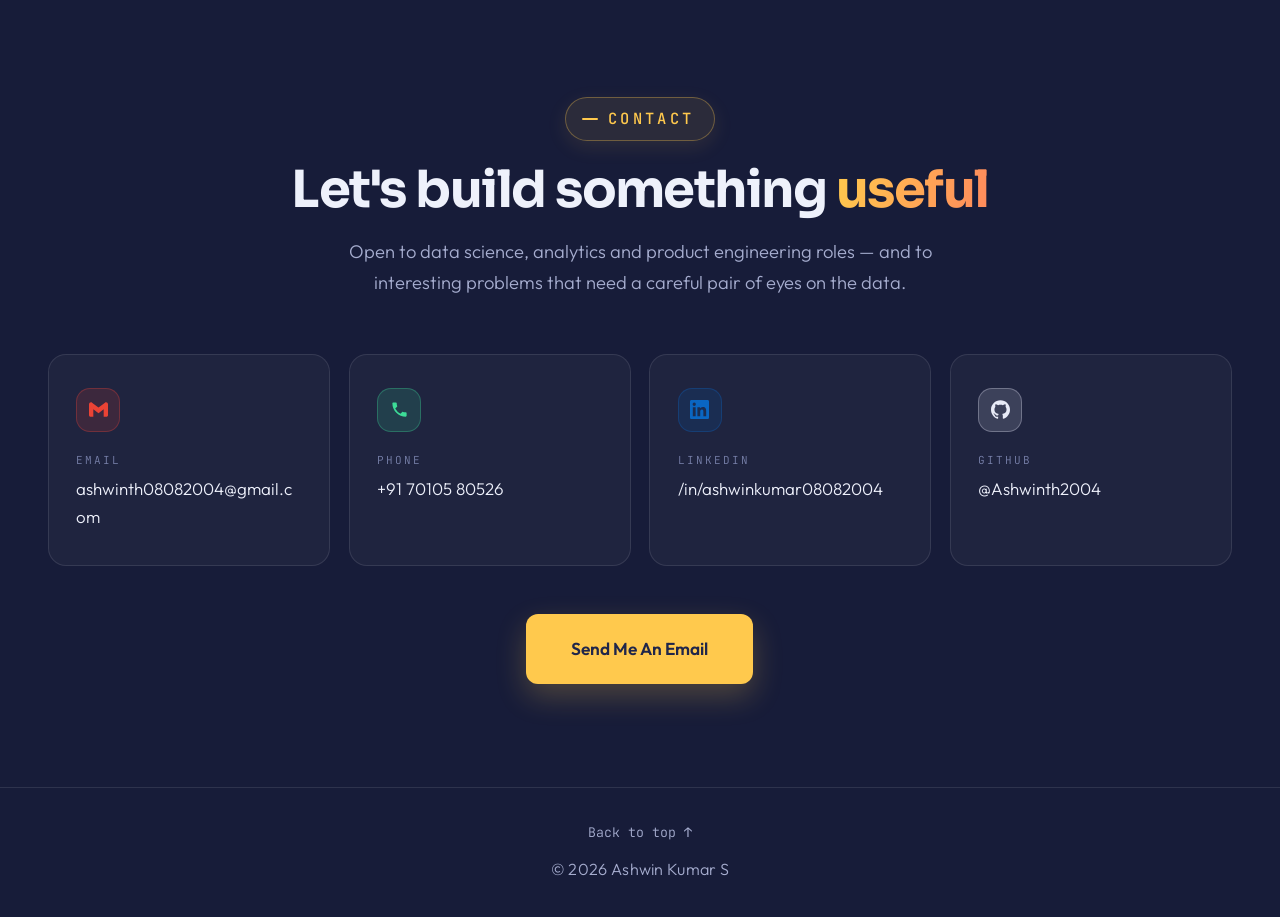
==== commit 7ba3c8bd: "Anchor the mobile social rail to the bottom-right corner The handle previously sat mid-screen: the i" ====
--- a/index.html
+++ b/index.html
@@ -111,8 +111,8 @@
 <!-- ============ SOCIAL RAIL (right) ============ -->
 <div class="rail" id="rail">
   <button class="rail__toggle" id="railToggle" aria-label="Hide social links" aria-expanded="true" aria-controls="railItems">
-    <svg class="rail__ico rail__ico--close" viewBox="0 0 24 24" aria-hidden="true"><path d="M6.2 6.2a1 1 0 0 1 1.4 0L12 10.6l4.4-4.4a1 1 0 1 1 1.4 1.4L13.4 12l4.4 4.4a1 1 0 0 1-1.4 1.4L12 13.4l-4.4 4.4a1 1 0 0 1-1.4-1.4L10.6 12 6.2 7.6a1 1 0 0 1 0-1.4Z"/></svg>
-    <svg class="rail__ico rail__ico--open" viewBox="0 0 24 24" aria-hidden="true"><path d="M14.7 5.3a1 1 0 0 1 0 1.4L9.4 12l5.3 5.3a1 1 0 0 1-1.4 1.4l-6-6a1 1 0 0 1 0-1.4l6-6a1 1 0 0 1 1.4 0Z"/></svg>
+    <svg class="rail__ico rail__ico--close" viewBox="0 0 24 24" aria-hidden="true"><path d="M5.3 8.3a1 1 0 0 1 1.4 0L12 13.6l5.3-5.3a1 1 0 1 1 1.4 1.4l-6 6a1 1 0 0 1-1.4 0l-6-6a1 1 0 0 1 0-1.4Z"/></svg>
+    <svg class="rail__ico rail__ico--open" viewBox="0 0 24 24" aria-hidden="true"><path d="M11.3 8.3a1 1 0 0 1 1.4 0l6 6a1 1 0 0 1-1.4 1.4L12 10.4l-5.3 5.3a1 1 0 0 1-1.4-1.4Z"/></svg>
   </button>
 
   <div class="rail__items" id="railItems">
--- a/css/style.css
+++ b/css/style.css
@@ -1145,62 +1145,68 @@
   .nav__link{ font-size:1.2rem; padding:.75rem 2rem; text-align:center; }
   .nav__link--cta{ margin-left:0; margin-top:.5rem; }
 
-  /* Rail hugs the right edge, vertically centred, and can be collapsed
-     out of the way so it never blocks the content underneath. */
+  /* Rail becomes a corner button: the handle stays pinned in the
+     bottom-right corner in both states, and the icons stack above it.
+     The list is positioned absolutely so collapsing it cannot shift
+     the handle away from the corner. */
   .rail{
+    display:block;
     width:auto;
-    right:0; bottom:auto; top:50%;
-    transform:translateY(-50%);
-    flex-direction:row; align-items:center;
+    right:.85rem; left:auto;
+    bottom:.9rem; top:auto;
+    transform:none;
     padding:0;
-    gap:0;
   }
   .rail__line{ display:none; }
 
   .rail__items{
+    position:absolute;
+    right:0; bottom:100%;
+    margin-bottom:.55rem;
     flex-direction:column; gap:.5rem;
-    padding:.55rem .5rem;
+    padding:.5rem;
     border:1px solid var(--line);
-    border-right:0;
-    border-radius:16px 0 0 16px;
-    background:rgba(23,28,57,.92);
+    border-radius:18px;
+    background:rgba(23,28,57,.94);
     backdrop-filter:blur(14px);
     -webkit-backdrop-filter:blur(14px);
-    box-shadow:-6px 0 24px rgba(8,11,28,.4);
-    transition:transform .4s var(--ease), opacity .3s var(--ease);
+    box-shadow:0 10px 30px rgba(8,11,28,.55);
+    transform-origin:100% 100%;
+    transition:transform .34s var(--ease), opacity .26s var(--ease);
   }
-  .rail a{ width:38px; height:38px; border-radius:11px; }
+  .rail a{ width:40px; height:40px; border-radius:12px; }
 
   .rail__toggle{
     display:grid; place-items:center;
-    width:26px; height:52px;
-    margin-right:-1px;
+    width:46px; height:46px;
     padding:0; cursor:pointer;
     border:1px solid var(--line);
-    border-right:0;
-    border-radius:12px 0 0 12px;
-    background:rgba(23,28,57,.92);
+    border-radius:50%;
+    background:rgba(23,28,57,.94);
     backdrop-filter:blur(14px);
     -webkit-backdrop-filter:blur(14px);
     color:var(--muted);
+    box-shadow:0 8px 24px rgba(8,11,28,.5);
     -webkit-tap-highlight-color:transparent;
-    order:-1;                       /* sits to the left of the icons */
   }
   .rail__ico{
-    grid-area:1 / 1;                /* both icons stack in the same cell */
-    width:14px; height:14px; fill:currentColor;
+    grid-area:1 / 1;                /* both arrows stack in the same cell */
+    width:17px; height:17px; fill:currentColor;
     transition:opacity .25s var(--ease), transform .25s var(--ease);
   }
-  .rail__ico--open{ opacity:0; transform:scale(.6); }
-
-  /* collapsed: icons slide off-screen, only the handle remains */
+  .rail__ico--open{ opacity:0; transform:translateY(3px); }
+
+  /* collapsed: the list folds down into the handle */
   .rail.is-collapsed .rail__items{
-    transform:translateX(110%);
+    transform:translateY(10px) scale(.9);
     opacity:0;
     pointer-events:none;
   }
-  .rail.is-collapsed .rail__toggle{ color:var(--accent); }
-  .rail.is-collapsed .rail__ico--close{ opacity:0; transform:scale(.6); }
+  .rail.is-collapsed .rail__toggle{
+    color:var(--accent);
+    border-color:rgba(255,201,77,.45);
+  }
+  .rail.is-collapsed .rail__ico--close{ opacity:0; transform:translateY(-3px); }
   .rail.is-collapsed .rail__ico--open { opacity:1; transform:none; }
 
   .hero{ padding:6rem 0 4.5rem; padding-right:0; }
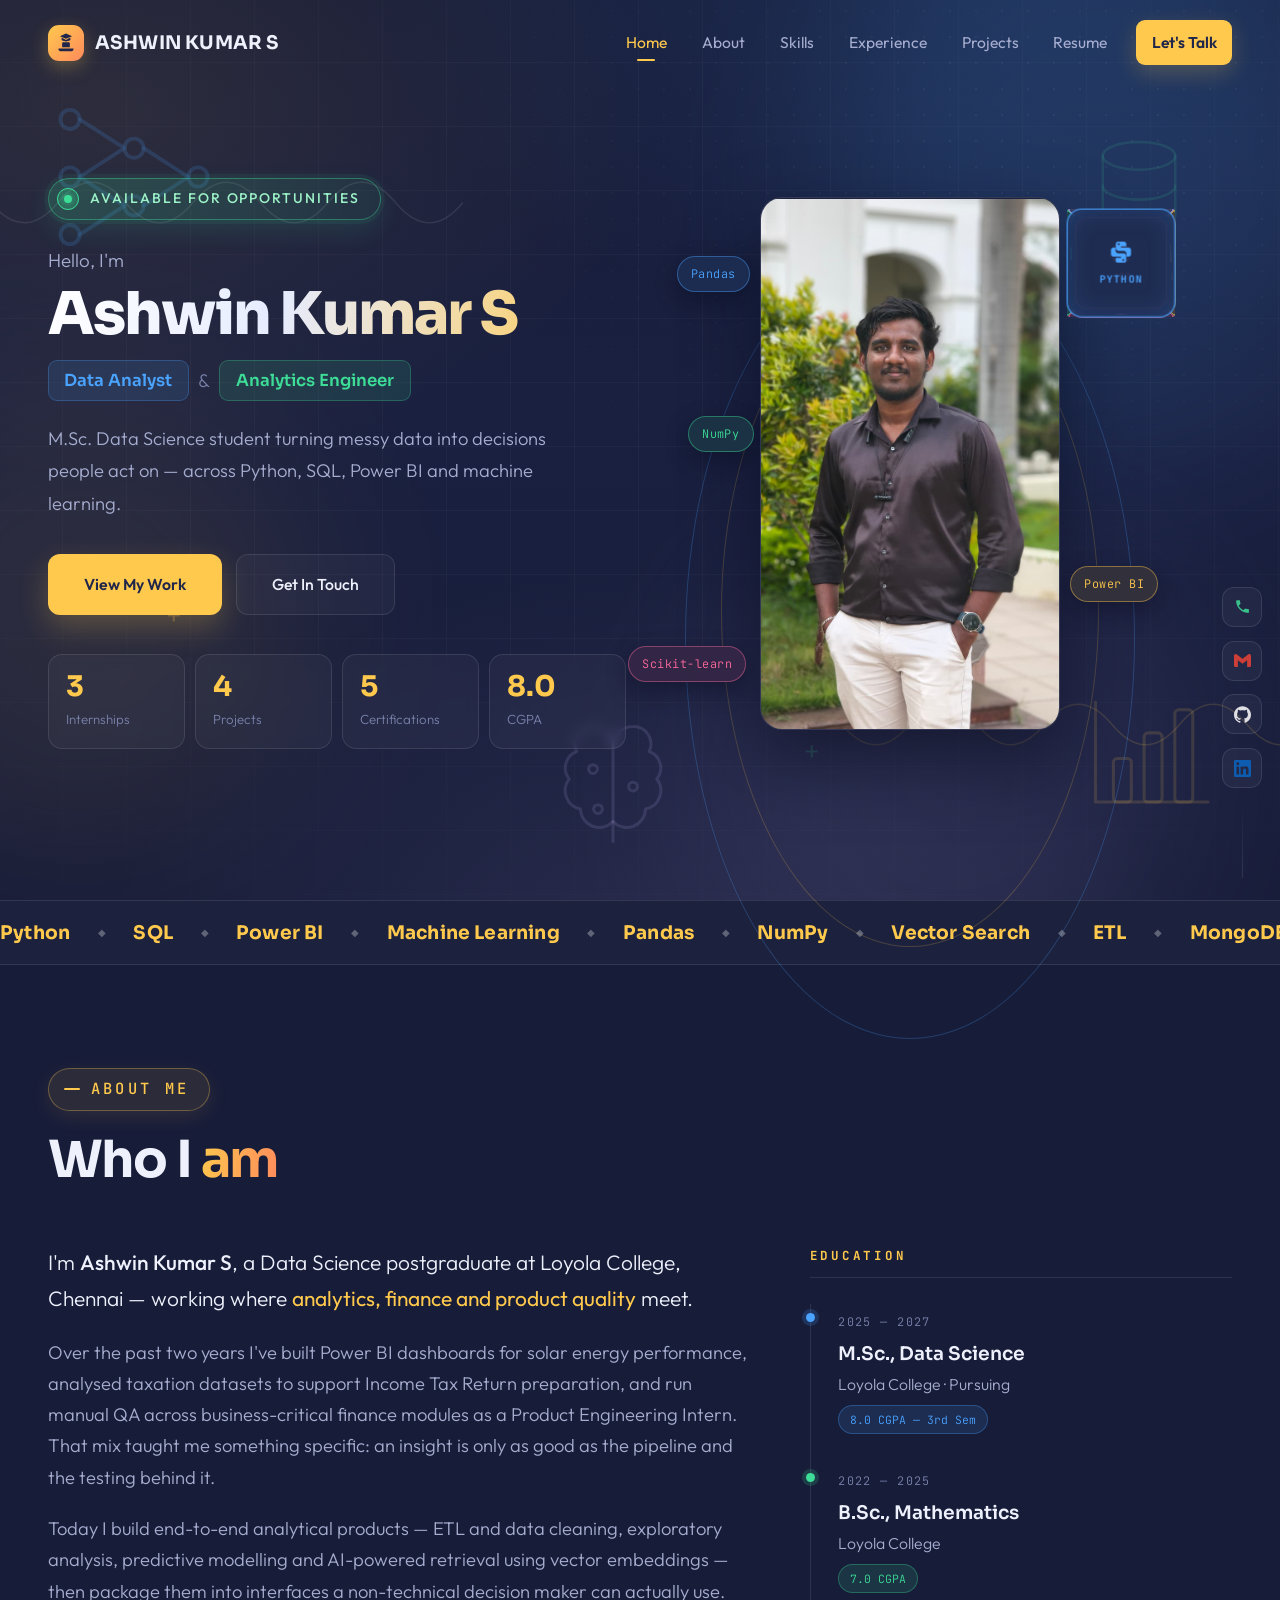
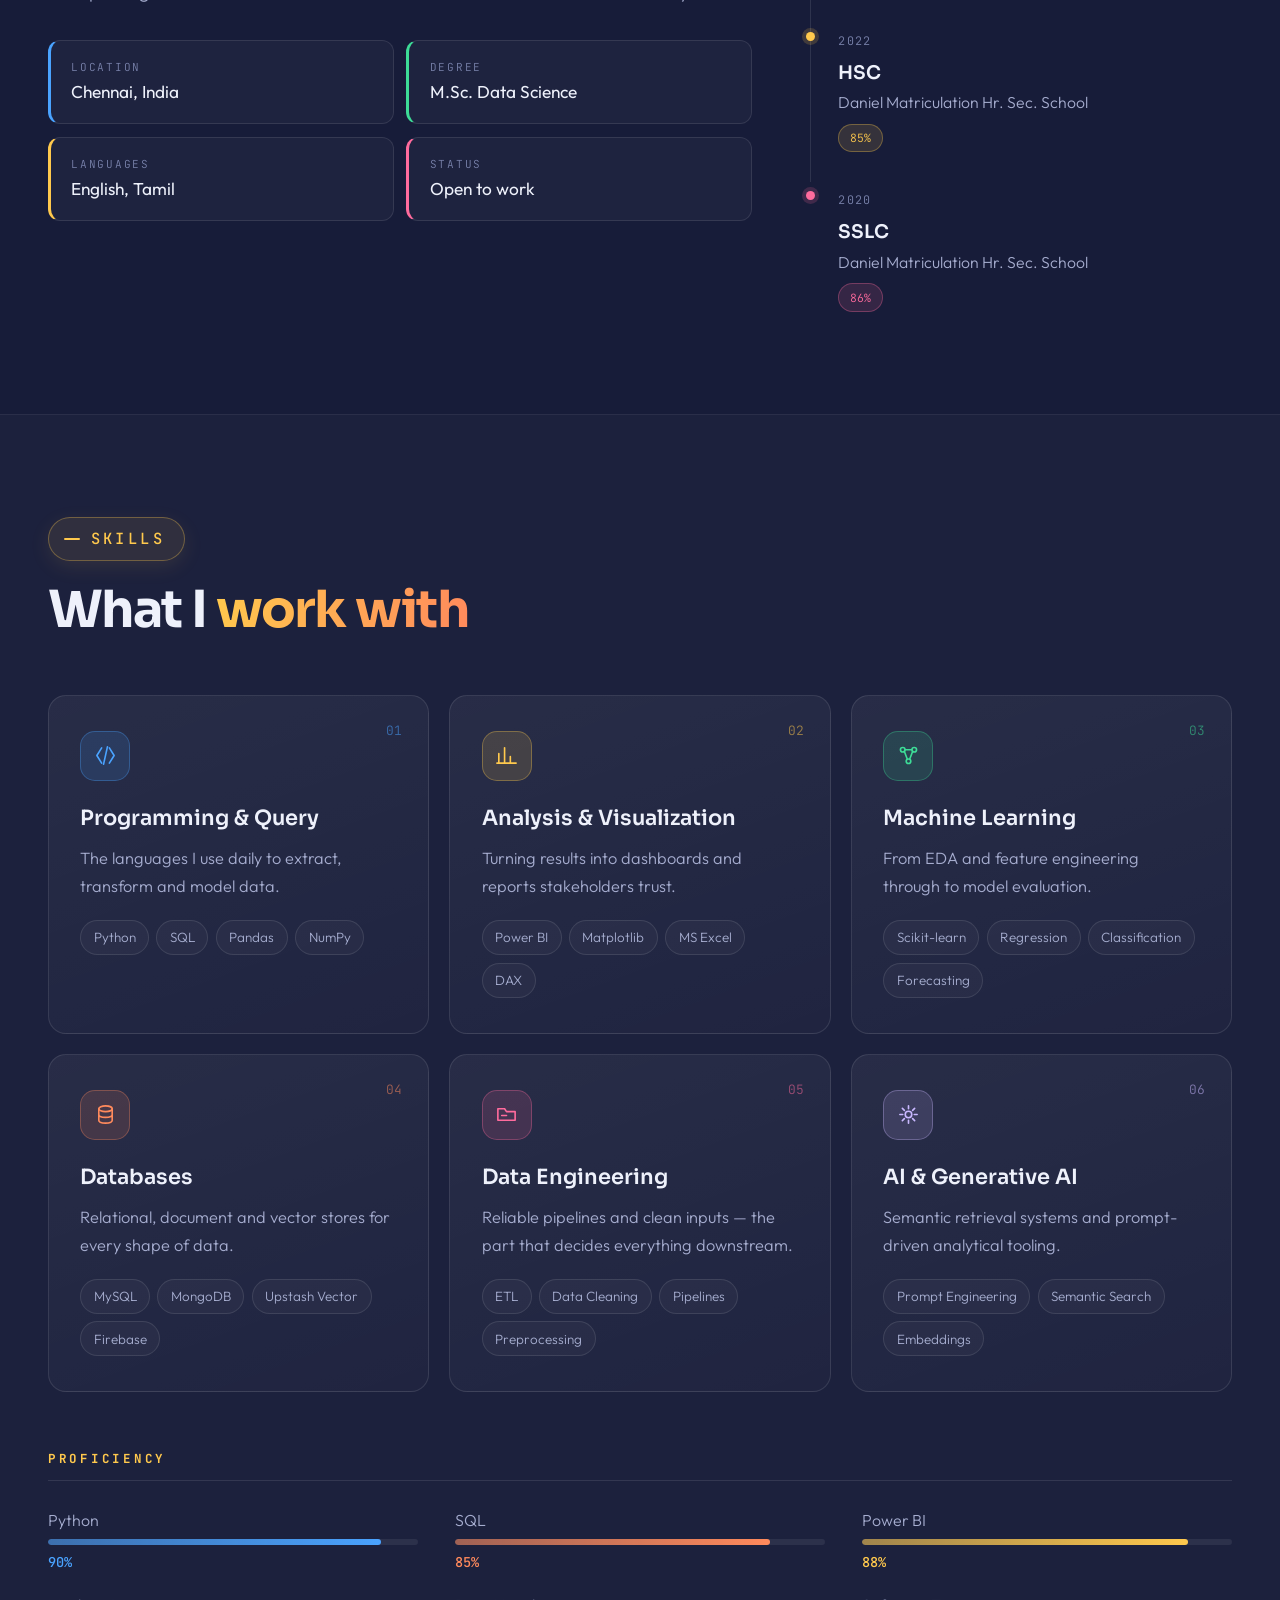
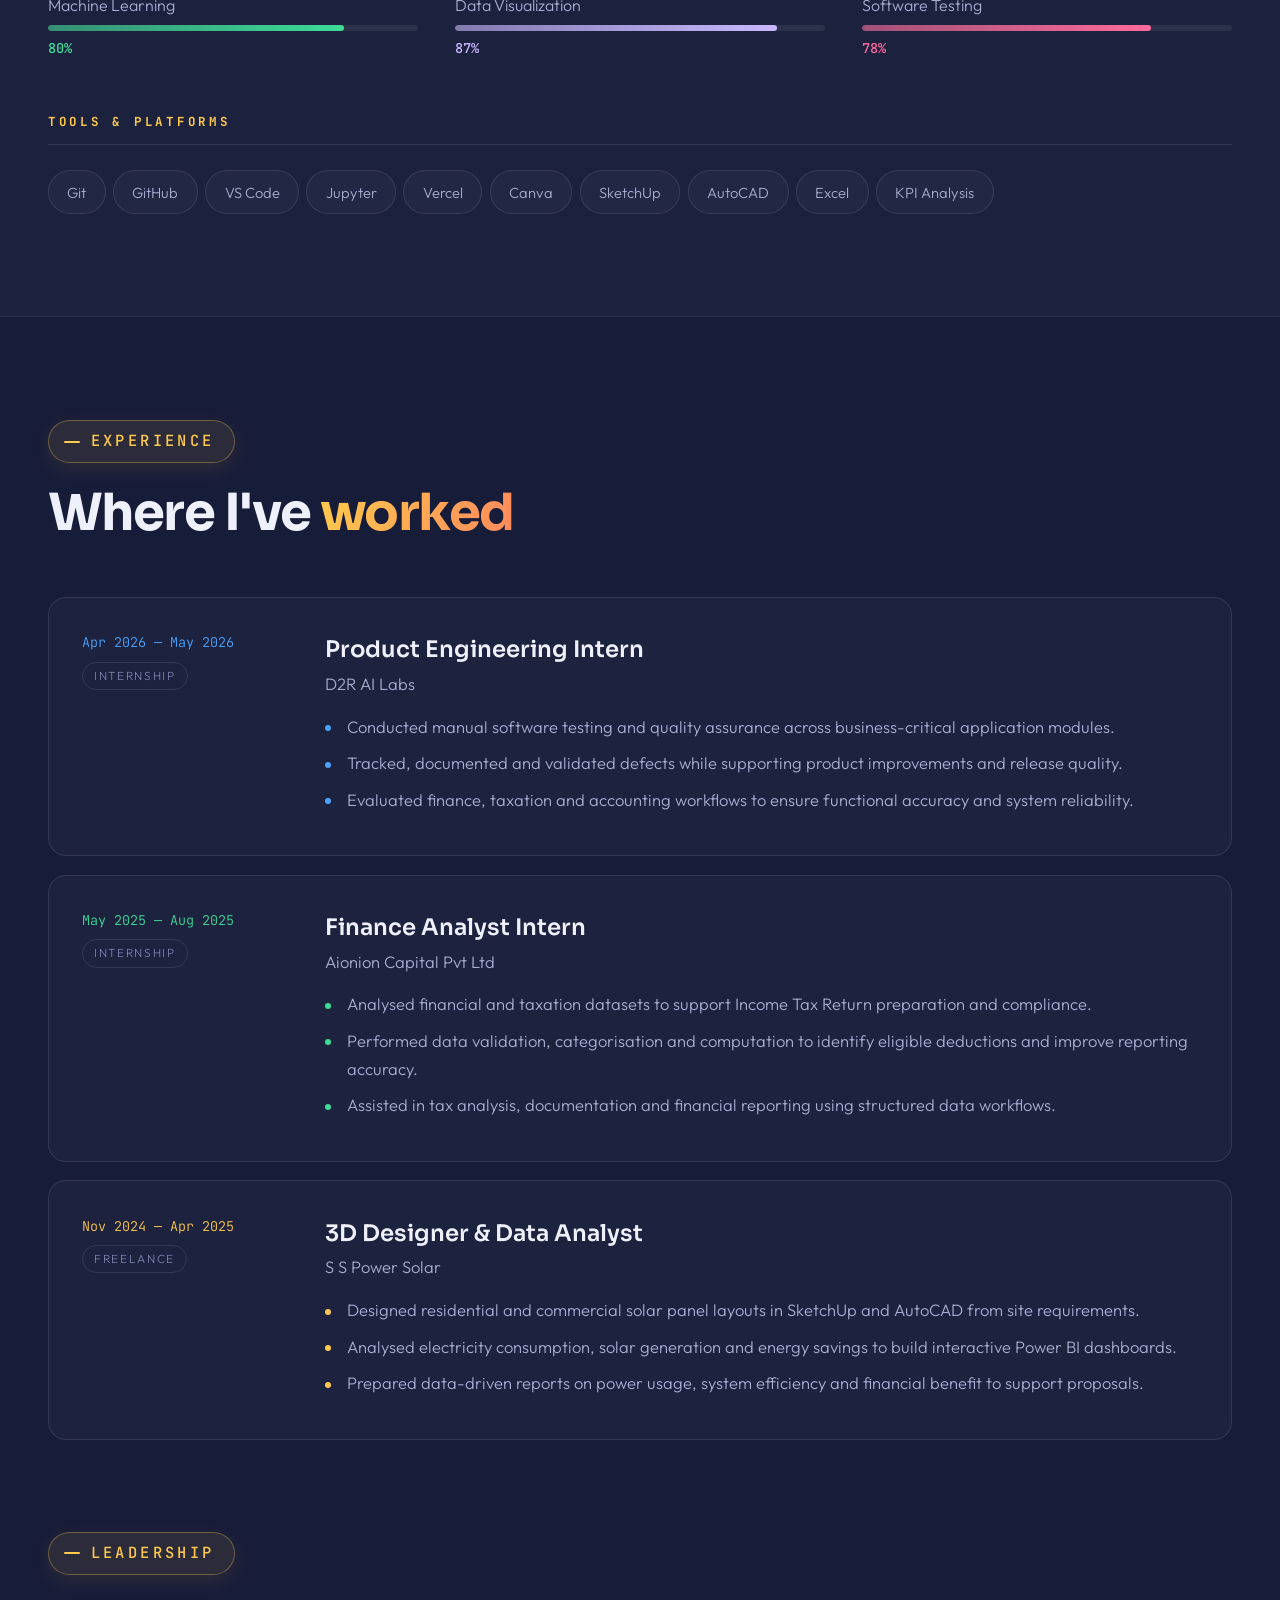
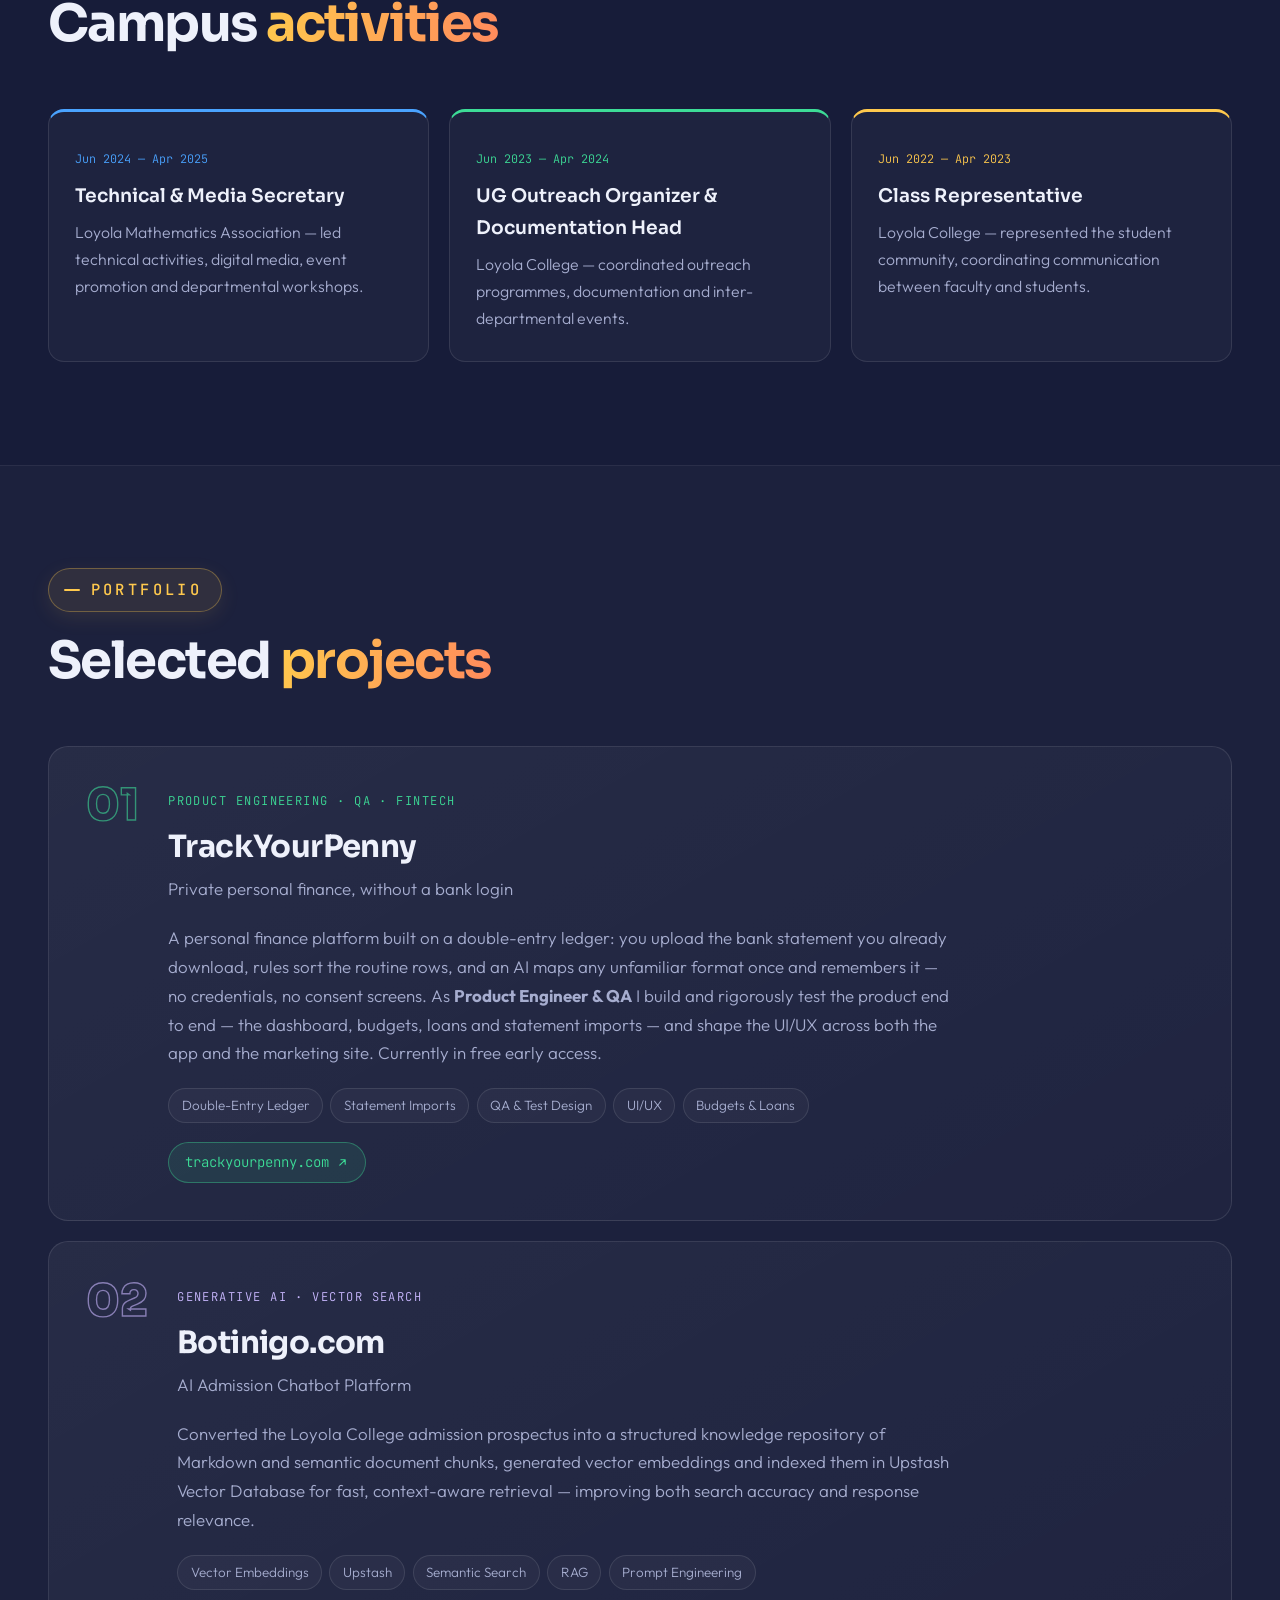
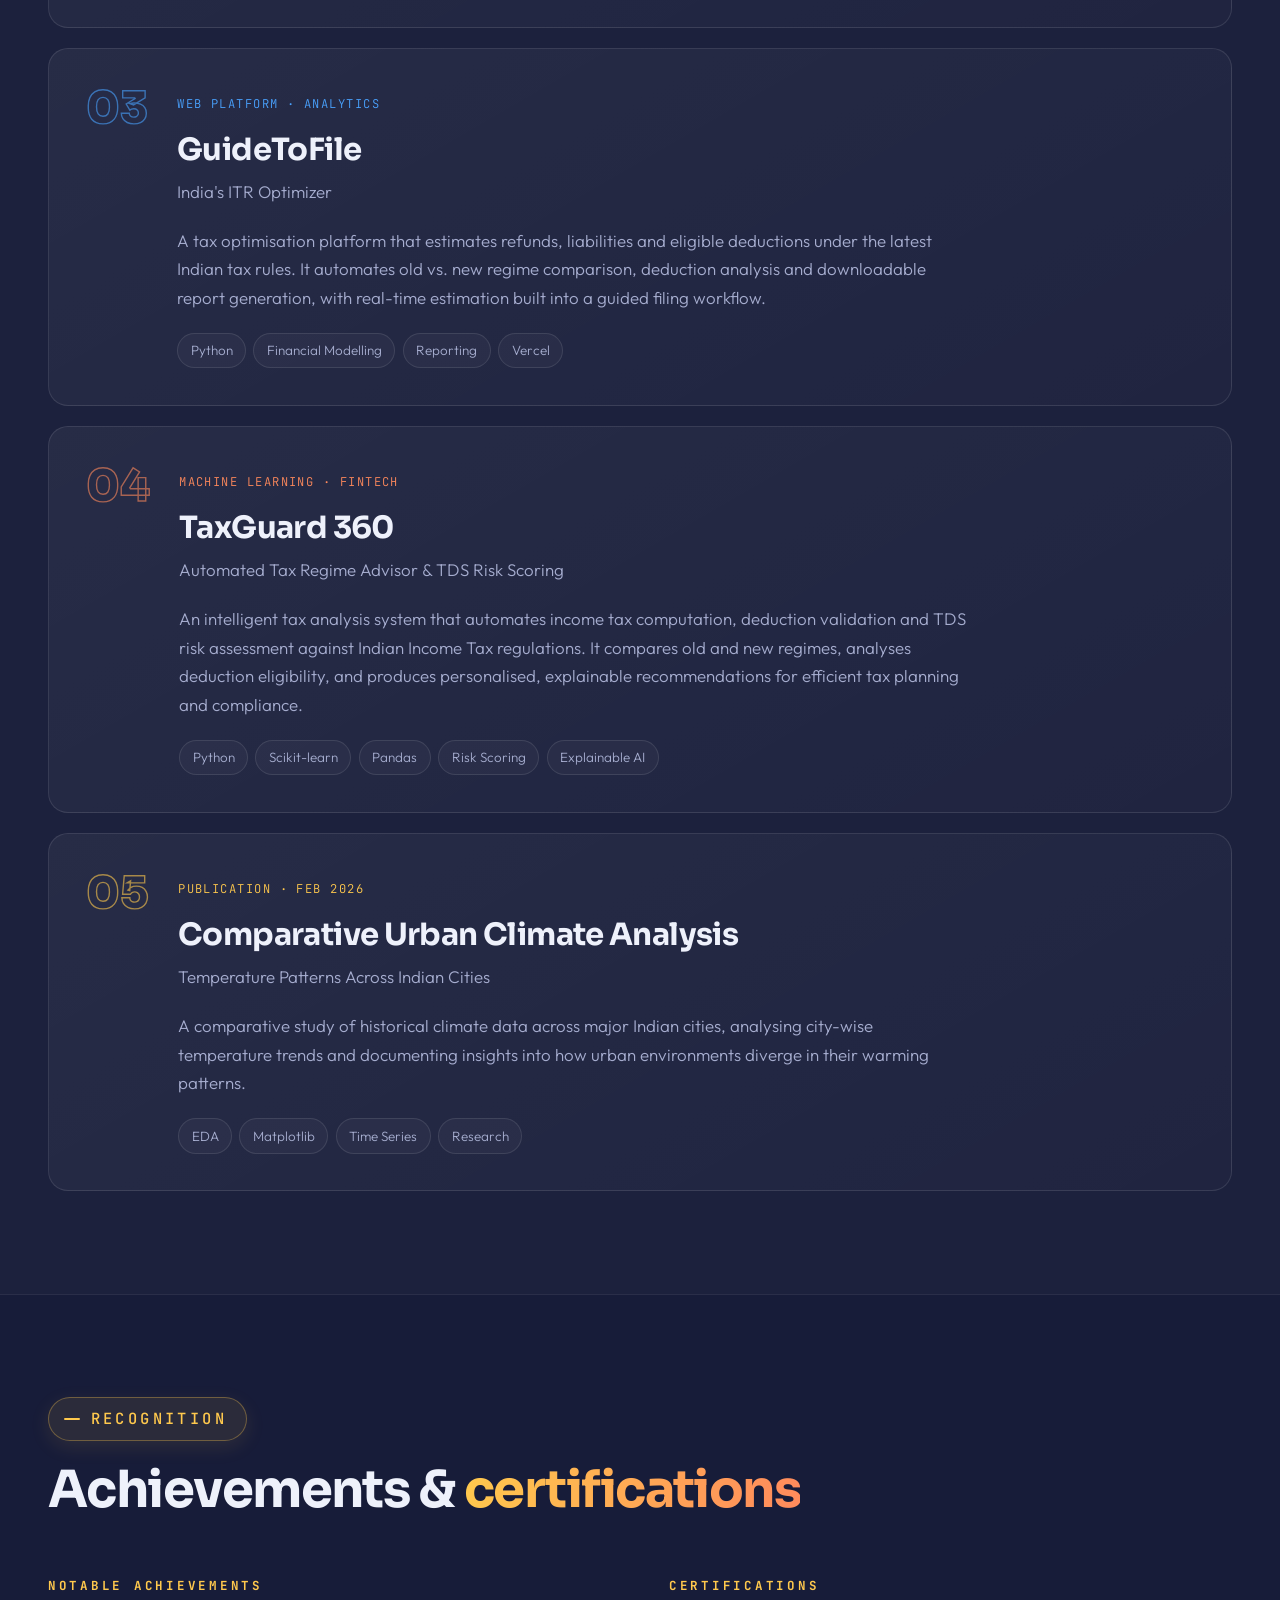
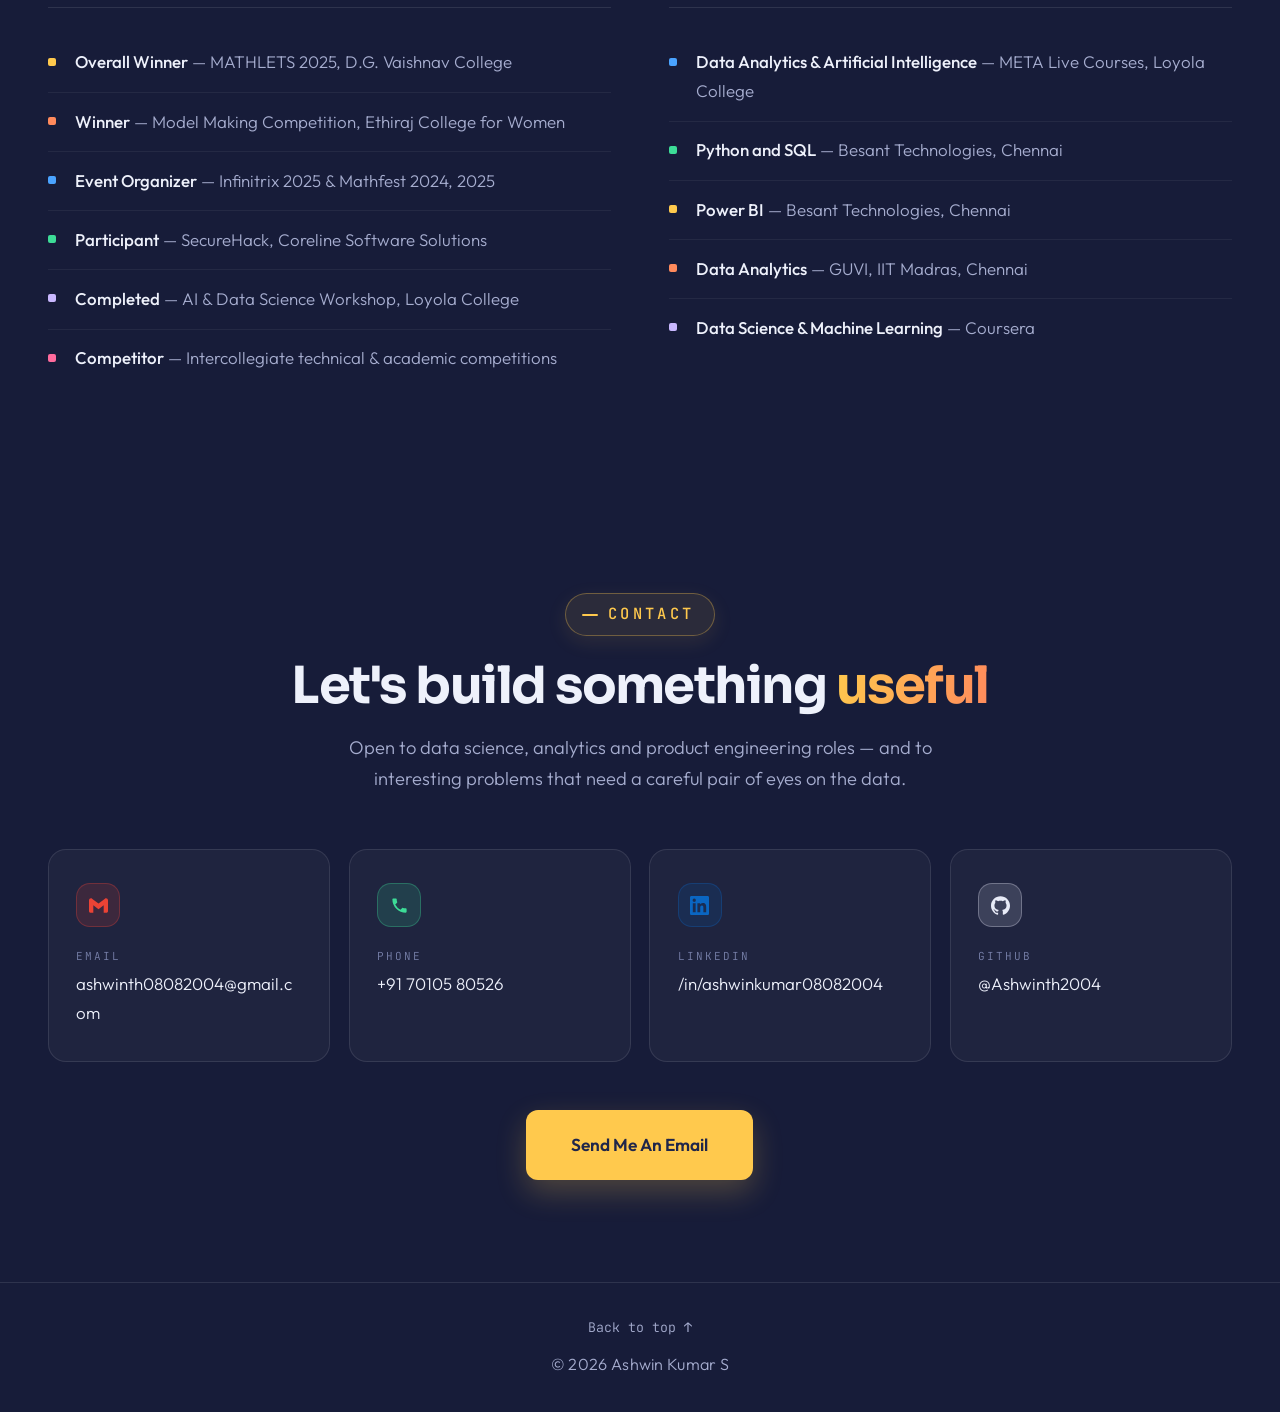
==== commit b18bd23f: "Add a resume page, TrackYourPenny, and reorder projects Resume lives at /resume.html: the PDF embedd" ====
--- a/index.html
+++ b/index.html
@@ -9,7 +9,7 @@
 <link rel="preconnect" href="https://fonts.googleapis.com">
 <link rel="preconnect" href="https://fonts.gstatic.com" crossorigin>
 <link href="https://fonts.googleapis.com/css2?family=Sora:wght@300;400;500;600;700;800&family=Outfit:wght@300;400;500;600&family=JetBrains+Mono:wght@400;500&display=swap" rel="stylesheet">
-<link rel="stylesheet" href="css/style.css">
+<link rel="stylesheet" href="css/style.css?v=5">
 </head>
 <body>
 
@@ -99,6 +99,7 @@
     <a href="#skills"     class="nav__link" data-scroll><span>Skills</span></a>
     <a href="#experience" class="nav__link" data-scroll><span>Experience</span></a>
     <a href="#projects"   class="nav__link" data-scroll><span>Projects</span></a>
+    <a href="resume.html" class="nav__link"><span>Resume</span></a>
     <a href="#contact"    class="nav__link nav__link--cta" data-scroll><span>Let's Talk</span></a>
 
   </nav>
@@ -281,13 +282,13 @@
             <span class="edu__year">2025 — 2027</span>
             <h4>M.Sc., Data Science</h4>
             <p>Loyola College · Pursuing</p>
-            <span class="pill">8.0 CGPA — 2nd Sem</span>
+            <span class="pill">8.0 CGPA — 3rd Sem</span>
           </li>
           <li style="--c:#3ddc97">
             <span class="edu__year">2022 — 2025</span>
             <h4>B.Sc., Mathematics</h4>
             <p>Loyola College</p>
-            <span class="pill">6.5 CGPA</span>
+            <span class="pill">7.0 CGPA</span>
           </li>
           <li style="--c:#ffc94d">
             <span class="edu__year">2022</span>
@@ -430,8 +431,8 @@
           <span class="tl__type">Internship</span>
         </div>
         <div class="tl__body">
-          <h3>Finance Analyst &amp; Computax Operations</h3>
-          <p class="tl__org">Computax Operations</p>
+          <h3>Finance Analyst Intern</h3>
+          <p class="tl__org">Aionion Capital Pvt Ltd</p>
           <ul>
             <li>Analysed financial and taxation datasets to support Income Tax Return preparation and compliance.</li>
             <li>Performed data validation, categorisation and computation to identify eligible deductions and improve reporting accuracy.</li>
@@ -491,19 +492,25 @@
     </div>
 
     <div class="projects">
-      <article class="project reveal" data-delay="1" style="--c:#4aa3ff">
+      <article class="project reveal" data-delay="1" style="--c:#3ddc97">
         <span class="project__no">01</span>
         <div class="project__main">
-          <span class="project__tag">Machine Learning · FinTech</span>
-          <h3>TaxGuard 360</h3>
-          <p class="project__sub">Automated Tax Regime Advisor &amp; TDS Risk Scoring</p>
+          <span class="project__tag">Product Engineering · QA · FinTech</span>
+          <h3>TrackYourPenny</h3>
+          <p class="project__sub">Private personal finance, without a bank login</p>
           <p>
-            An intelligent tax analysis system that automates income tax computation, deduction
-            validation and TDS risk assessment against Indian Income Tax regulations. It compares
-            old and new regimes, analyses deduction eligibility, and produces personalised,
-            explainable recommendations for efficient tax planning and compliance.
+            A personal finance platform built on a double-entry ledger: you upload the bank
+            statement you already download, rules sort the routine rows, and an AI maps any
+            unfamiliar format once and remembers it — no credentials, no consent screens.
+            As <strong>Product Engineer &amp; QA</strong> I build and rigorously test the product
+            end to end — the dashboard, budgets, loans and statement imports — and shape the
+            UI/UX across both the app and the marketing site. Currently in free early access.
           </p>
-          <ul class="chips"><li>Python</li><li>Scikit-learn</li><li>Pandas</li><li>Risk Scoring</li><li>Explainable AI</li></ul>
+          <ul class="chips"><li>Double-Entry Ledger</li><li>Statement Imports</li><li>QA &amp; Test Design</li><li>UI/UX</li><li>Budgets &amp; Loans</li></ul>
+          <a class="project__link" href="https://www.trackyourpenny.com" target="_blank" rel="noopener">
+            trackyourpenny.com
+            <svg viewBox="0 0 24 24" aria-hidden="true"><path d="M7 17 17 7M9 7h8v8"/></svg>
+          </a>
         </div>
       </article>
 
@@ -523,7 +530,7 @@
         </div>
       </article>
 
-      <article class="project reveal" data-delay="3" style="--c:#3ddc97">
+      <article class="project reveal" data-delay="3" style="--c:#4aa3ff">
         <span class="project__no">03</span>
         <div class="project__main">
           <span class="project__tag">Web Platform · Analytics</span>
@@ -539,8 +546,24 @@
         </div>
       </article>
 
-      <article class="project reveal" data-delay="4" style="--c:#ffc94d">
+      <article class="project reveal" data-delay="4" style="--c:#ff8a5c">
         <span class="project__no">04</span>
+        <div class="project__main">
+          <span class="project__tag">Machine Learning · FinTech</span>
+          <h3>TaxGuard 360</h3>
+          <p class="project__sub">Automated Tax Regime Advisor &amp; TDS Risk Scoring</p>
+          <p>
+            An intelligent tax analysis system that automates income tax computation, deduction
+            validation and TDS risk assessment against Indian Income Tax regulations. It compares
+            old and new regimes, analyses deduction eligibility, and produces personalised,
+            explainable recommendations for efficient tax planning and compliance.
+          </p>
+          <ul class="chips"><li>Python</li><li>Scikit-learn</li><li>Pandas</li><li>Risk Scoring</li><li>Explainable AI</li></ul>
+        </div>
+      </article>
+
+      <article class="project reveal" data-delay="5" style="--c:#ffc94d">
+        <span class="project__no">05</span>
         <div class="project__main">
           <span class="project__tag">Publication · Feb 2026</span>
           <h3>Comparative Urban Climate Analysis</h3>
@@ -645,6 +668,8 @@
   </div>
 </footer>
 
-<script src="js/main.js"></script>
+<!-- bump ?v= when style.css or main.js change, so returning visitors are not
+     served a stale copy from the CDN cache -->
+<script src="js/main.js?v=5"></script>
 </body>
 </html>
--- a/css/style.css
+++ b/css/style.css
@@ -189,7 +189,10 @@
   display:grid; place-items:center;
   transition:opacity .7s var(--ease), visibility .7s;
 }
-.preloader.is-done{ opacity:0; visibility:hidden; }
+/* pointer-events is not transitioned, so the overlay stops intercepting taps
+   the instant it is dismissed rather than 0.7s later (or never, if the
+   transition is interrupted) */
+.preloader.is-done{ opacity:0; visibility:hidden; pointer-events:none; }
 .preloader__inner{
   display:flex; flex-direction:column; align-items:center;
   text-align:center;
@@ -303,6 +306,19 @@
   border-bottom-color:var(--line);
   padding-block:.75rem;
   box-shadow:0 12px 40px rgba(9,12,28,.45);
+}
+
+/* While the menu is open the header must NOT filter: backdrop-filter makes
+   an element the containing block for its fixed-position descendants, which
+   would collapse the full-screen nav overlay down onto the header and push
+   the links off the top of the screen. The overlay supplies its own ground. */
+.header.is-nav-open,
+.header.is-nav-open.is-stuck{
+  background:transparent;
+  backdrop-filter:none;
+  -webkit-backdrop-filter:none;
+  border-bottom-color:transparent;
+  box-shadow:none;
 }
 
 .logo{
@@ -1271,3 +1287,166 @@
   }
   .reveal,.reveal-photo{ opacity:1; transform:none; }
 }
+
+/* ============================================================
+   PROJECT LIVE LINK
+   ============================================================ */
+.project__link{
+  display:inline-flex; align-items:center; gap:.4rem;
+  margin-top:1rem;
+  font-family:var(--mono); font-size:.76rem;
+  color:var(--c);
+  padding:.42rem .85rem;
+  border-radius:100px;
+  border:1px solid color-mix(in srgb, var(--c) 38%, transparent);
+  background:color-mix(in srgb, var(--c) 10%, transparent);
+  transition:background .3s var(--ease), transform .3s var(--ease);
+}
+.project__link svg{
+  width:13px; height:13px;
+  fill:none; stroke:currentColor; stroke-width:2;
+  stroke-linecap:round; stroke-linejoin:round;
+}
+.project__link:hover{
+  background:color-mix(in srgb, var(--c) 20%, transparent);
+  transform:translateY(-2px);
+}
+
+/* ============================================================
+   RESUME PAGE
+   ============================================================ */
+/* standalone pages have no hero, so they need the header's height as padding */
+.section--page{ padding-top:clamp(7rem,12vw,9.5rem); }
+
+.btn__ico{
+  width:17px; height:17px; margin-right:.5rem;
+  fill:none; stroke:currentColor; stroke-width:1.9;
+  stroke-linecap:round; stroke-linejoin:round;
+}
+
+.cv-actions{
+  display:flex; flex-wrap:wrap; justify-content:center;
+  gap:.8rem; margin-bottom:2.6rem;
+}
+.cv-actions--end{ margin:3rem 0 0; }
+
+/* ---- inline PDF preview ---- */
+.cv-viewer{
+  border:1px solid var(--line);
+  border-radius:18px;
+  overflow:hidden;
+  background:var(--bg-2);
+  box-shadow:0 24px 60px rgba(8,11,28,.45);
+  margin-bottom:3.4rem;
+}
+.cv-viewer__bar{
+  display:flex; align-items:center; gap:.8rem;
+  padding:.7rem 1rem;
+  border-bottom:1px solid var(--line);
+  background:rgba(255,255,255,.04);
+}
+.cv-viewer__dots{ display:flex; gap:.35rem; }
+.cv-viewer__dots i{
+  width:9px; height:9px; border-radius:50%;
+  background:var(--line);
+}
+.cv-viewer__dots i:nth-child(1){ background:#ff6b6b; }
+.cv-viewer__dots i:nth-child(2){ background:var(--accent); }
+.cv-viewer__dots i:nth-child(3){ background:var(--c-green); }
+.cv-viewer__name{
+  font-family:var(--mono); font-size:.72rem; color:var(--dim);
+}
+.cv-viewer iframe{
+  display:block; width:100%; height:min(118vh,1020px);
+  border:0; background:#f4f5fa;
+}
+
+/* ---- written resume ---- */
+.cv__block{ margin-bottom:3rem; }
+.cv__h{
+  font-family:var(--display);
+  font-size:1.12rem; font-weight:600;
+  letter-spacing:-.01em;
+  padding-bottom:.7rem; margin-bottom:1.5rem;
+  border-bottom:1px solid var(--line);
+}
+.cv__lead{ color:var(--muted); font-size:1.02rem; max-width:80ch; }
+.cv__plain{ color:var(--muted); font-size:.92rem; max-width:80ch; }
+
+.cv__row{
+  display:grid; grid-template-columns:210px 1fr;
+  gap:1.8rem;
+  padding:1.5rem 1.6rem;
+  border:1px solid var(--line);
+  border-left:3px solid var(--c);
+  border-radius:16px;
+  background:rgba(255,255,255,.028);
+  margin-bottom:.9rem;
+  transition:background .35s var(--ease), transform .35s var(--ease);
+}
+.cv__row:hover{ background:rgba(255,255,255,.05); transform:translateX(4px); }
+.cv__meta{ display:flex; flex-direction:column; gap:.4rem; }
+.cv__date{ font-family:var(--mono); font-size:.72rem; color:var(--c,var(--accent)); }
+.cv__kind{
+  align-self:flex-start;
+  font-size:.62rem; letter-spacing:.14em; text-transform:uppercase;
+  color:var(--dim);
+  padding:.18rem .6rem; border-radius:100px;
+  border:1px solid var(--line);
+}
+.cv__body h4{ font-family:var(--display); font-size:1.12rem; font-weight:600; }
+.cv__org{ color:var(--muted); font-size:.89rem; margin-bottom:.75rem; }
+.cv__body ul li{
+  position:relative; padding-left:1.2rem; margin-bottom:.42rem;
+  color:var(--muted); font-size:.9rem;
+}
+.cv__body ul li::before{
+  content:''; position:absolute; left:0; top:.66rem;
+  width:6px; height:6px; border-radius:50%; background:var(--c);
+}
+
+.cv__grid{
+  display:grid; grid-template-columns:repeat(auto-fit,minmax(255px,1fr));
+  gap:1rem;
+}
+.cv__card{
+  padding:1.4rem 1.3rem;
+  border:1px solid var(--line);
+  border-top:3px solid var(--c);
+  border-radius:15px;
+  background:rgba(255,255,255,.03);
+  transition:background .35s var(--ease), transform .35s var(--ease);
+}
+.cv__card:hover{ background:rgba(255,255,255,.055); transform:translateY(-3px); }
+.cv__card h4{ font-family:var(--display); font-size:1.02rem; font-weight:600; margin:.3rem 0 .3rem; }
+.cv__card p{ color:var(--muted); font-size:.86rem; }
+.cv__link{
+  display:inline-block; margin-top:.7rem;
+  font-family:var(--mono); font-size:.72rem; color:var(--c);
+}
+.cv__link:hover{ text-decoration:underline; }
+
+.cv__skills{ display:grid; gap:.6rem; }
+.cv__skills > div{
+  display:grid; grid-template-columns:230px 1fr; gap:1.2rem;
+  padding:.85rem 1.1rem;
+  border:1px solid var(--line);
+  border-left:3px solid var(--c);
+  border-radius:12px;
+  background:rgba(255,255,255,.028);
+}
+.cv__skills dt{
+  font-family:var(--mono);
+  font-size:.68rem; letter-spacing:.12em; text-transform:uppercase;
+  color:var(--c);
+}
+.cv__skills dd{ color:var(--muted); font-size:.89rem; }
+
+@media(max-width:860px){
+  /* phones and most tablets refuse to render a PDF in a frame — the written
+     version above is the readable copy there, so hide the dead box */
+  .cv-viewer{ display:none; }
+  .cv__row{ grid-template-columns:1fr; gap:.85rem; padding:1.3rem; }
+  .cv__meta{ flex-direction:row; align-items:center; gap:.7rem; flex-wrap:wrap; }
+  .cv__skills > div{ grid-template-columns:1fr; gap:.3rem; }
+}
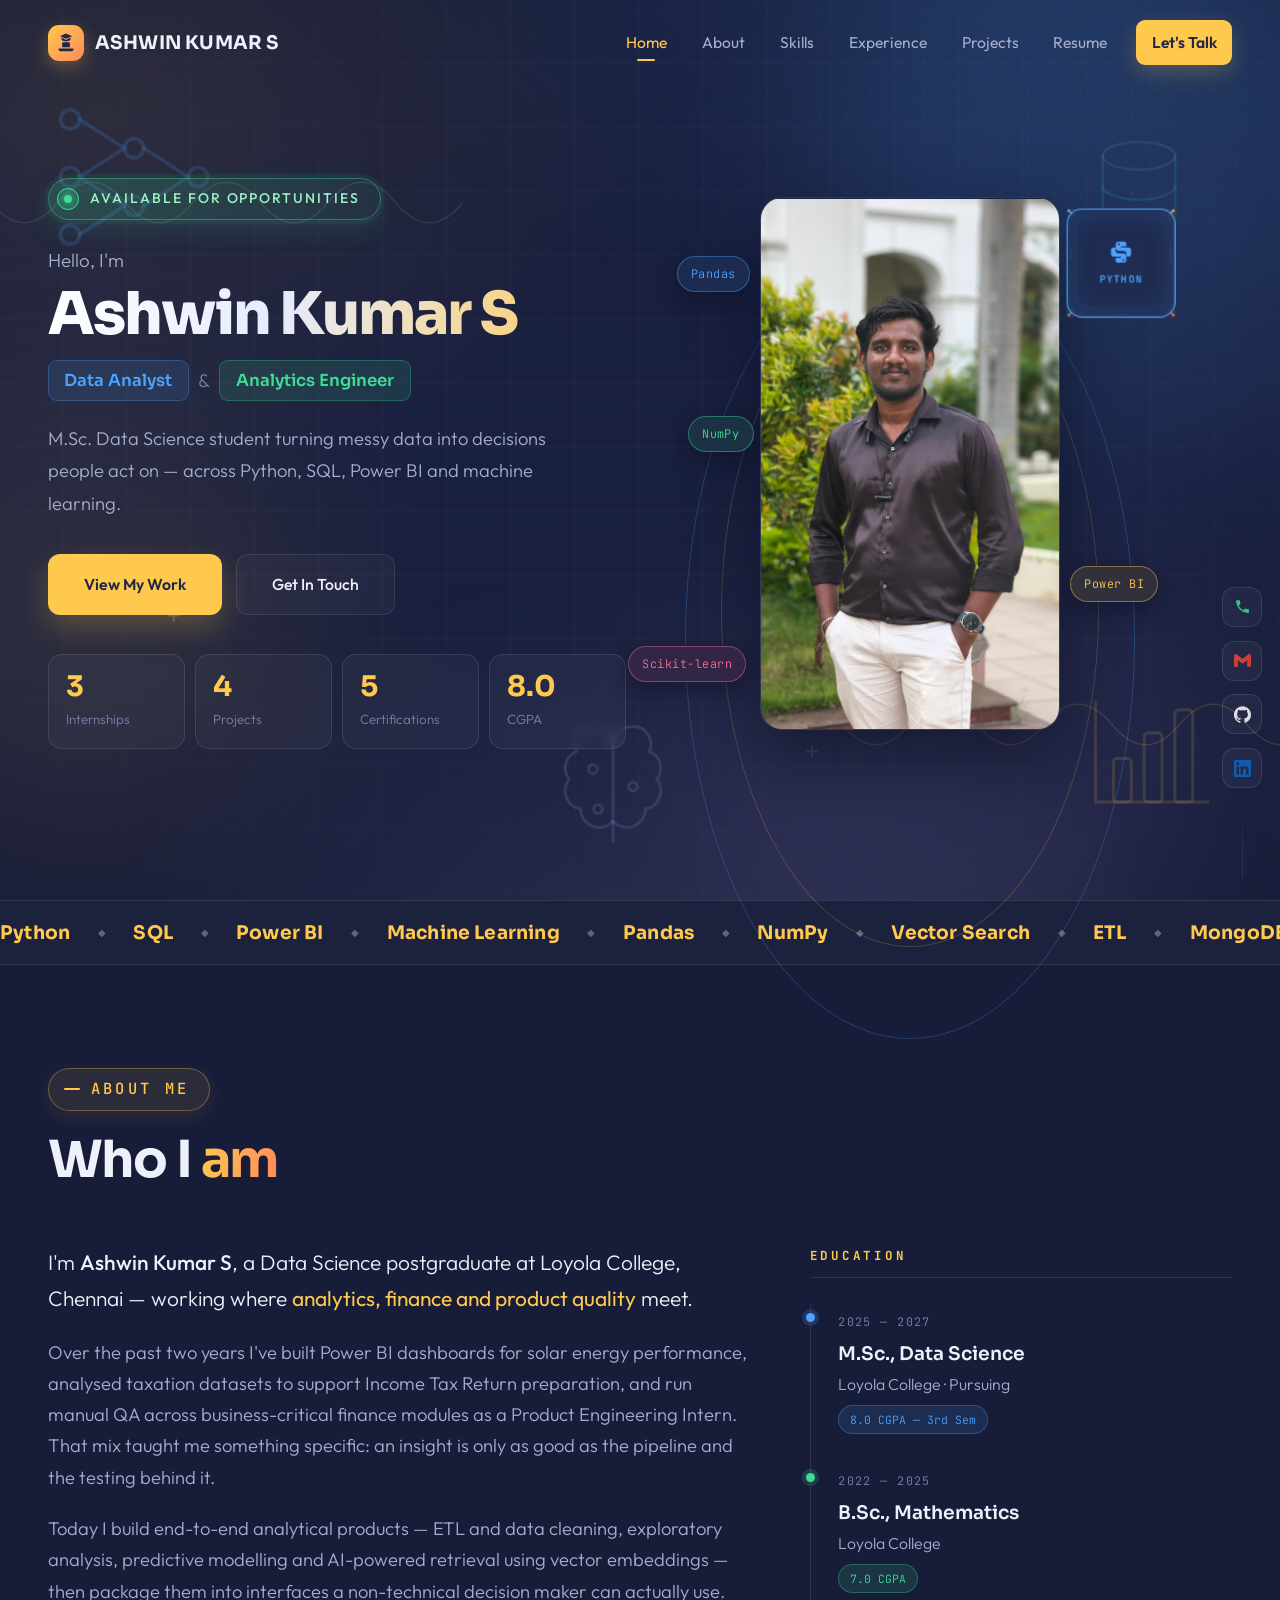
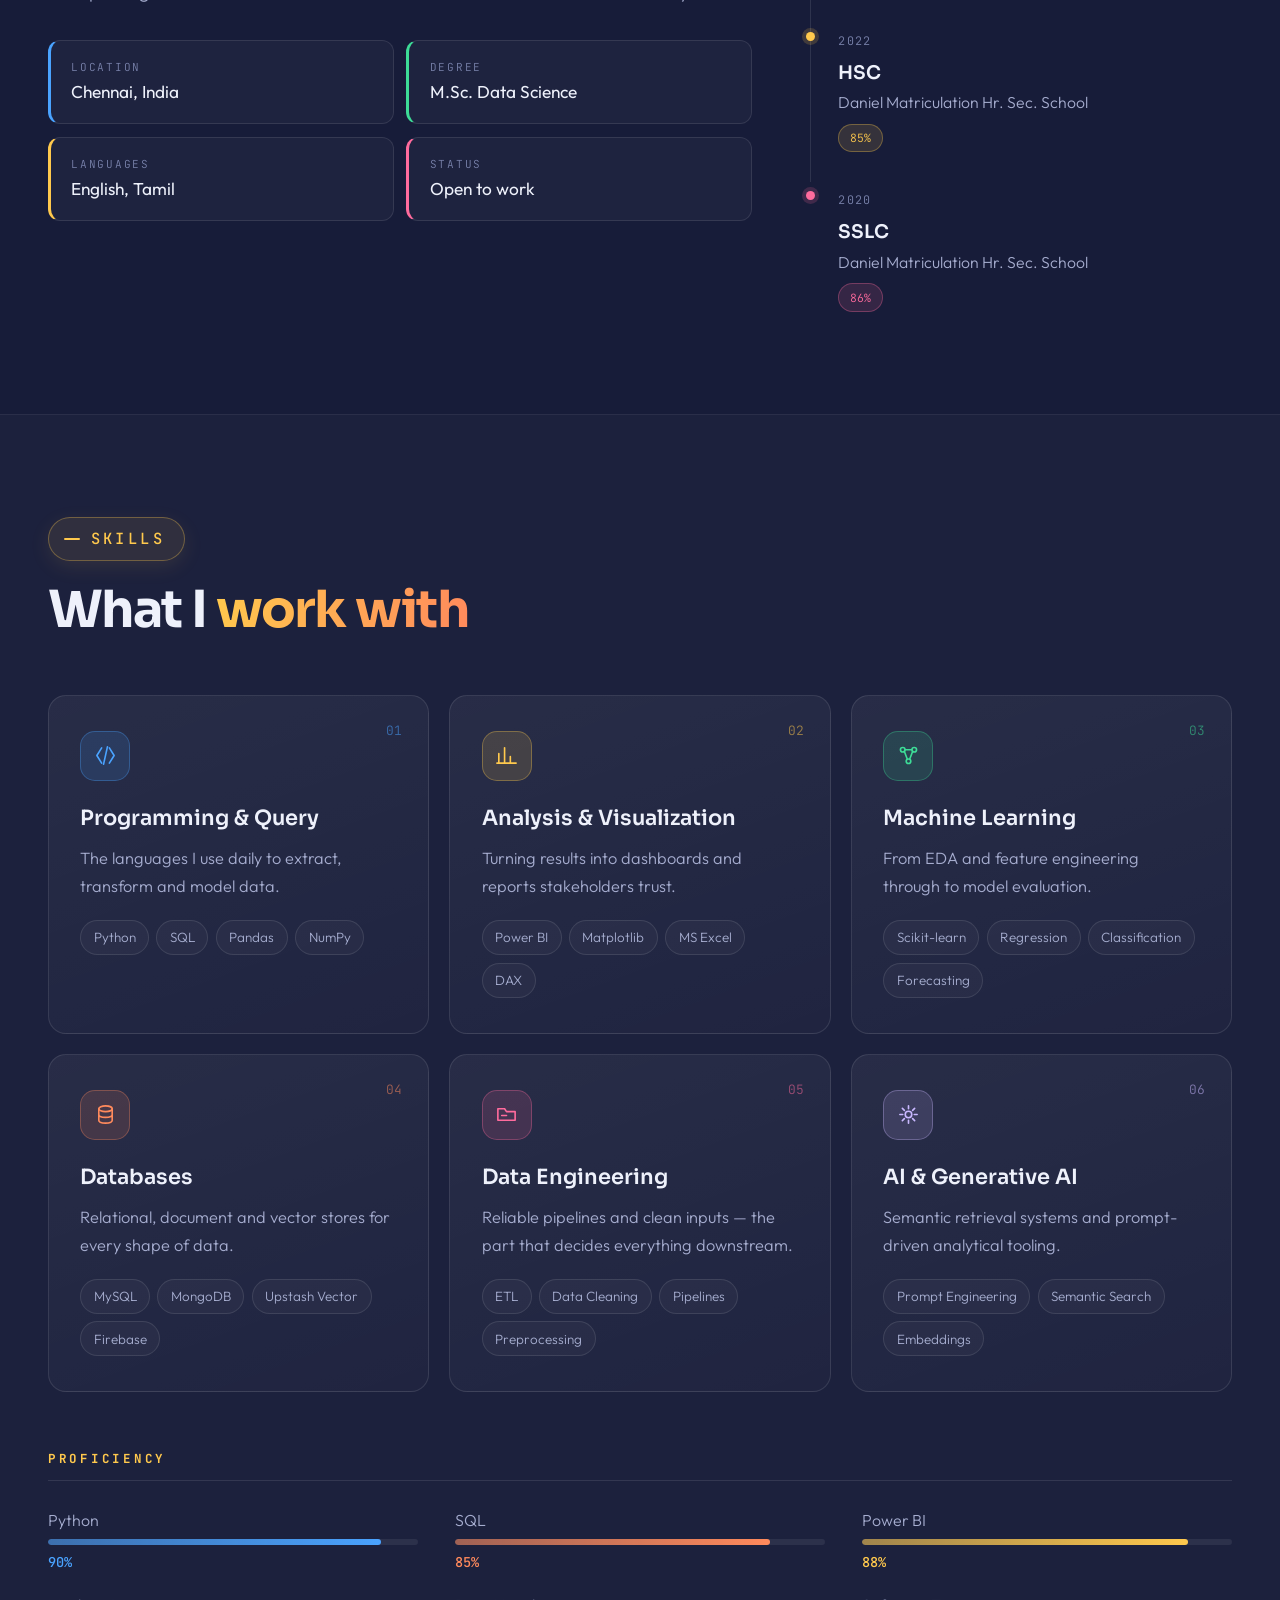
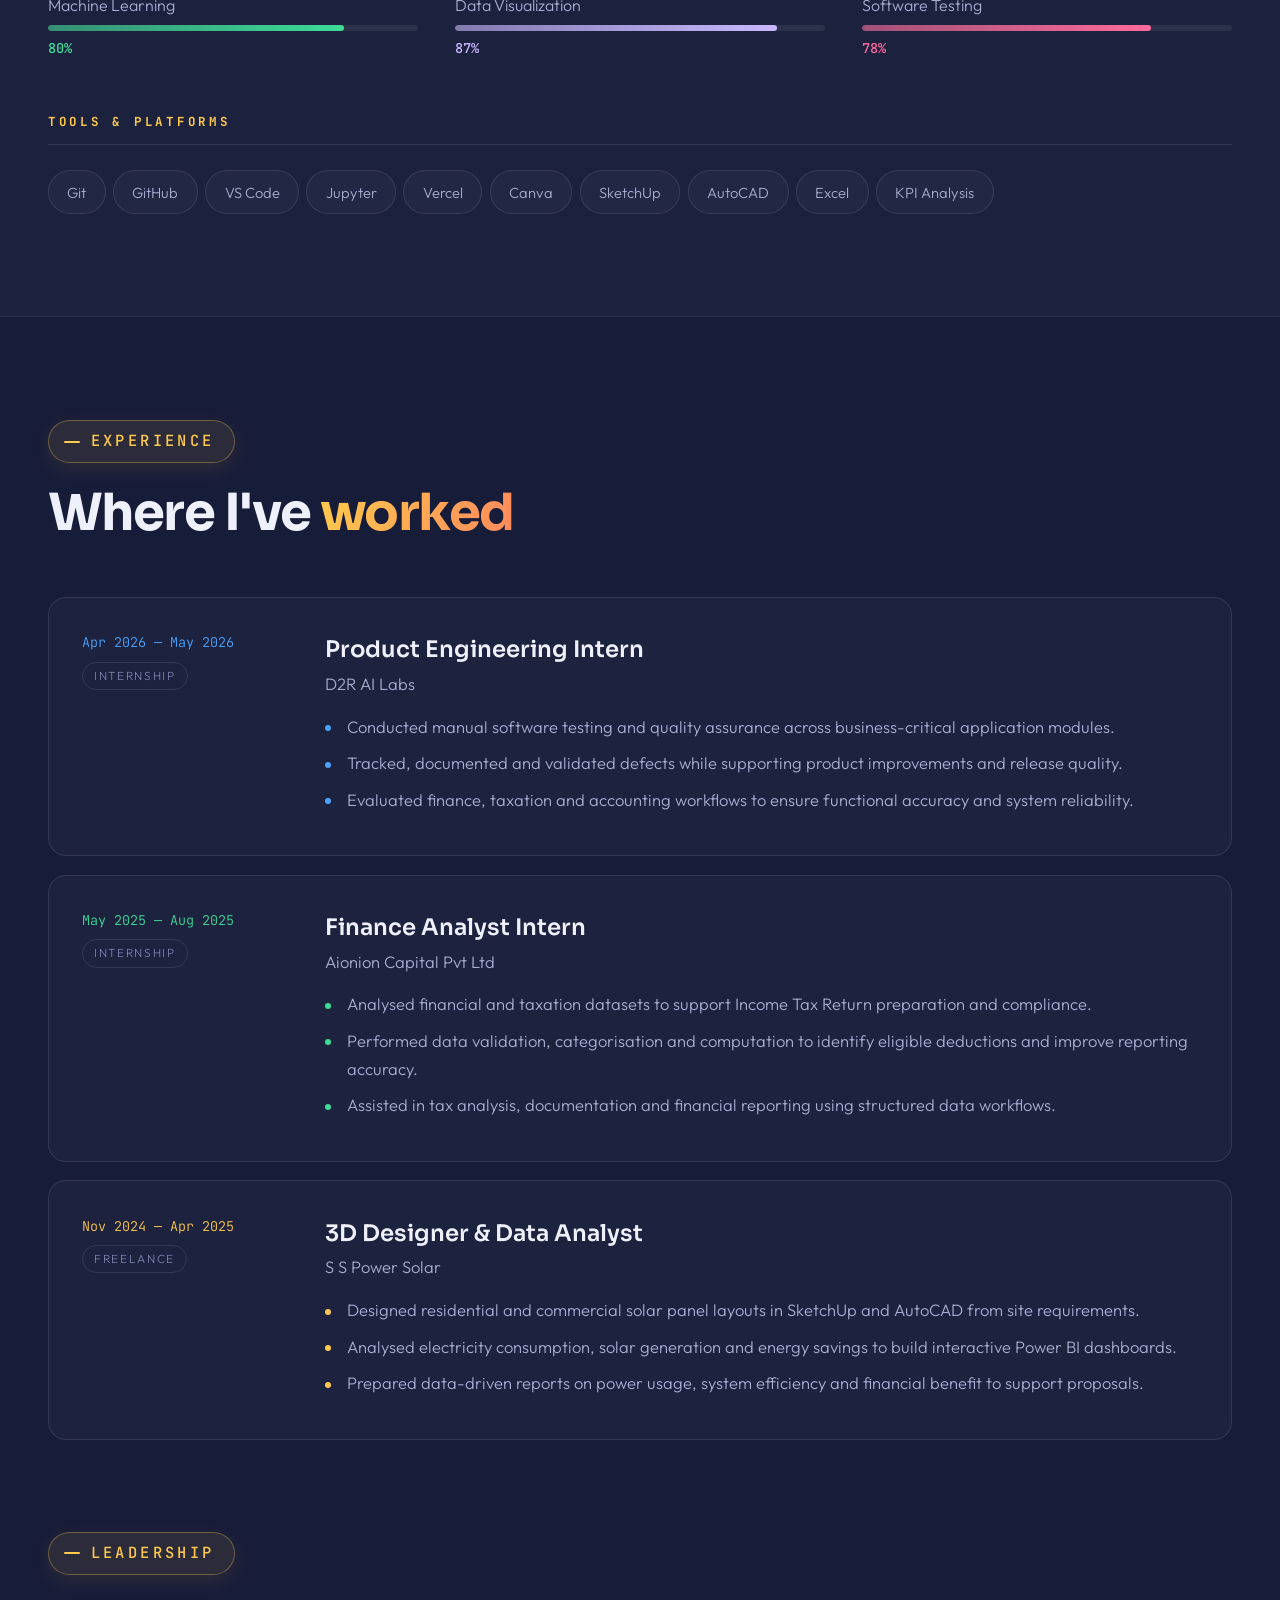
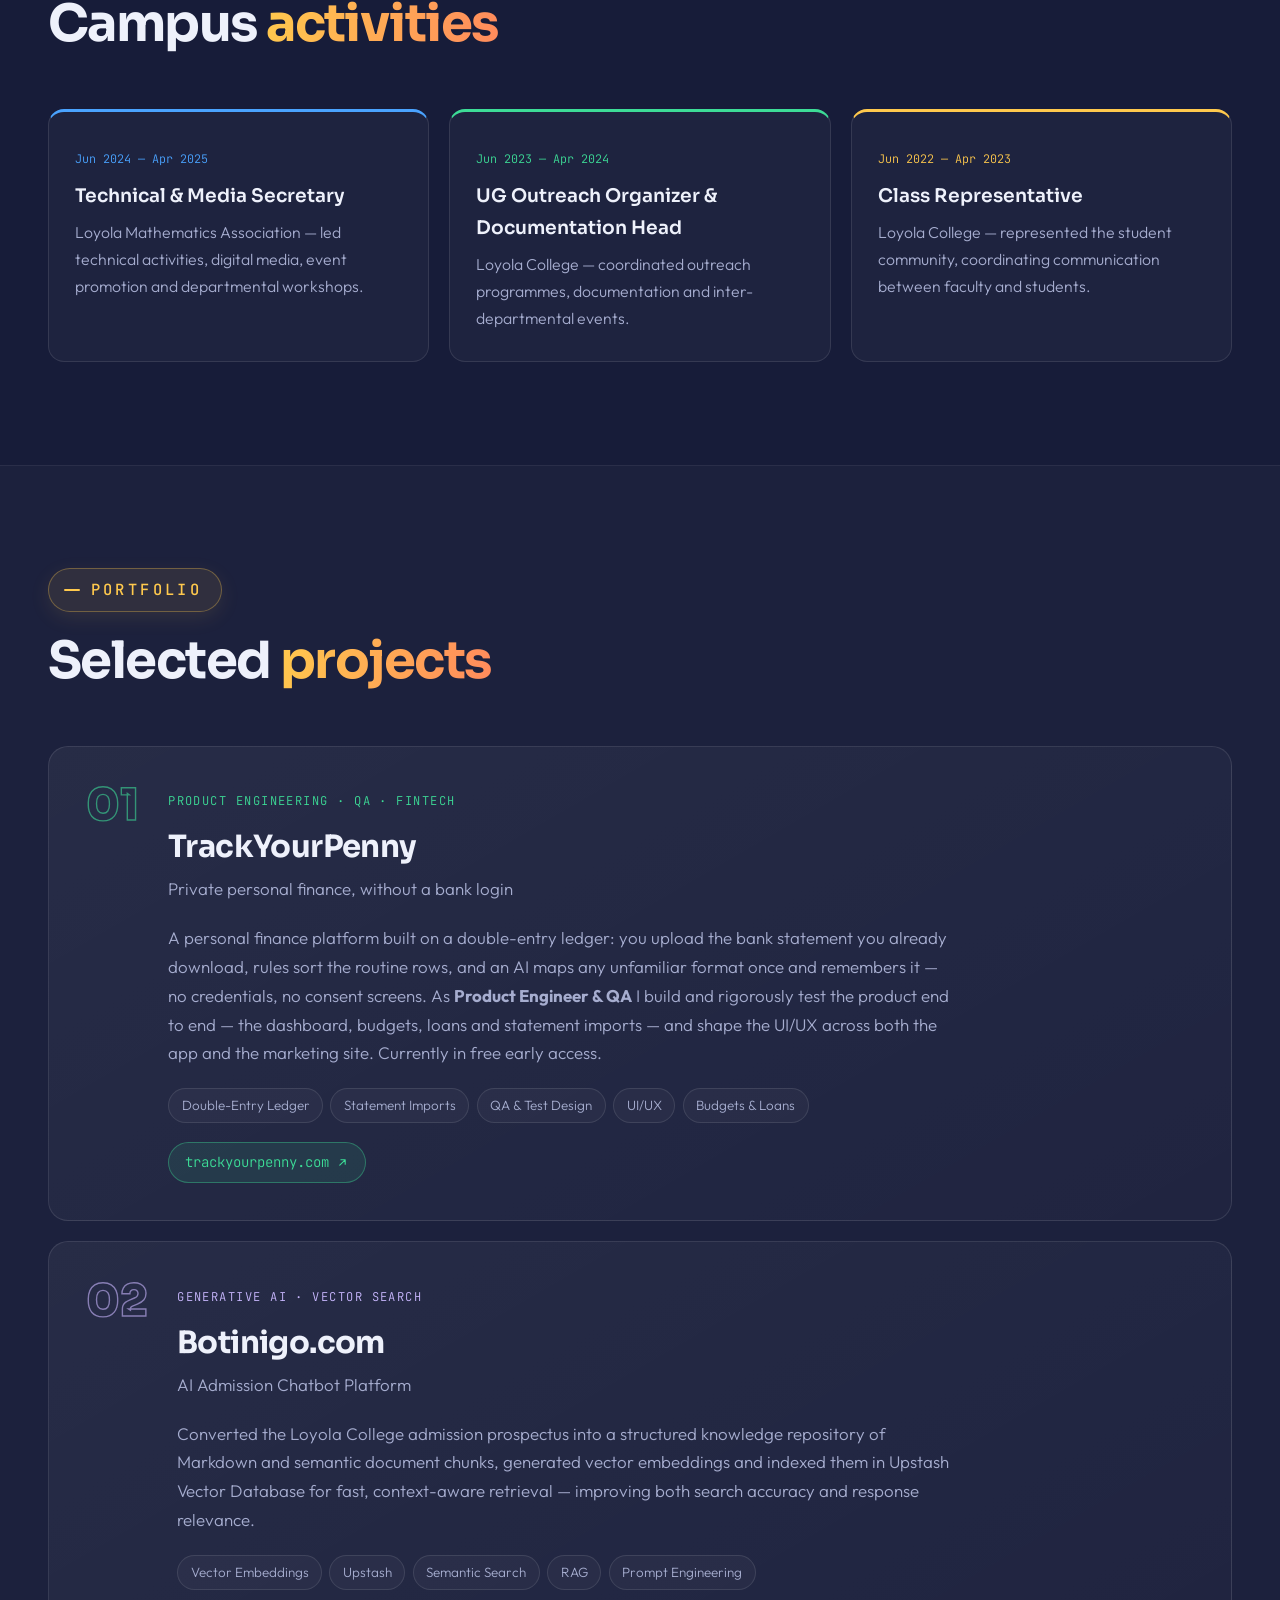
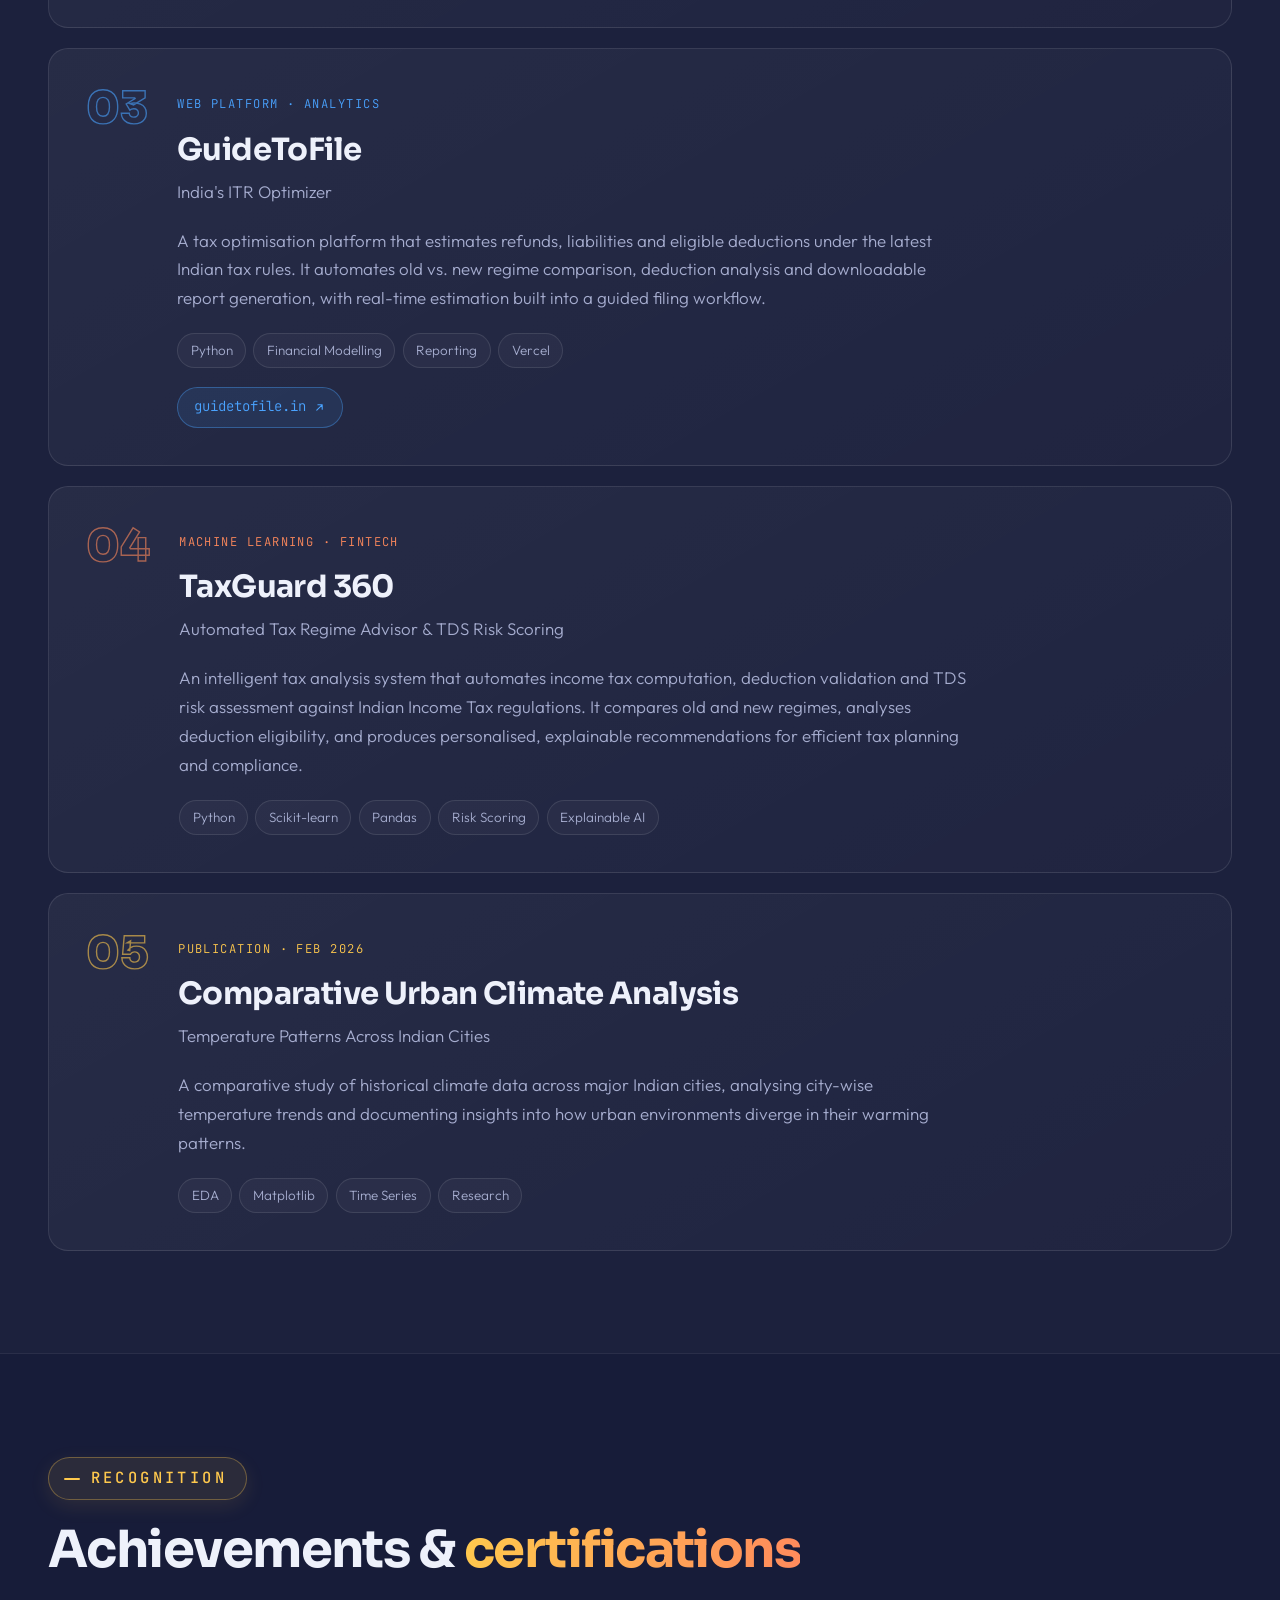
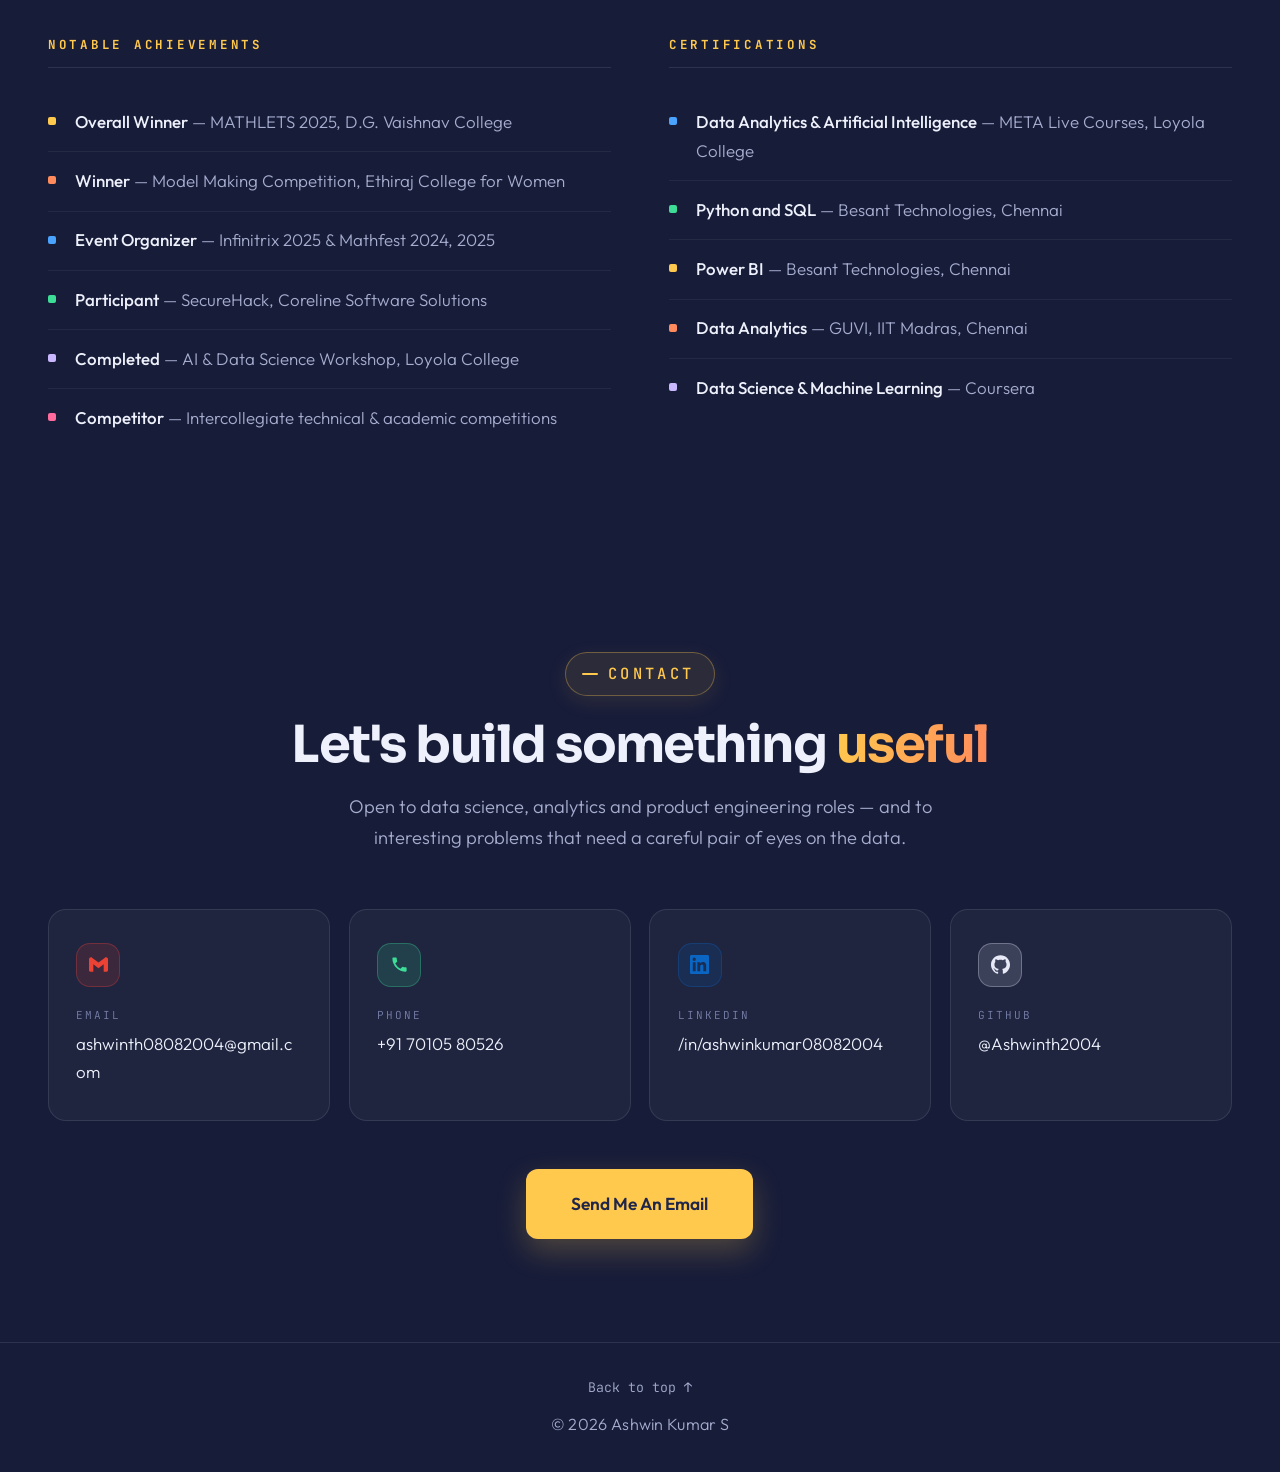
==== commit e8dbe72d: "Add the GuideToFile live link to its project card Links out from the project and resume cards. guide" ====
--- a/index.html
+++ b/index.html
@@ -543,6 +543,10 @@
             guided filing workflow.
           </p>
           <ul class="chips"><li>Python</li><li>Financial Modelling</li><li>Reporting</li><li>Vercel</li></ul>
+          <a class="project__link" href="https://www.guidetofile.in/" target="_blank" rel="noopener">
+            guidetofile.in
+            <svg viewBox="0 0 24 24" aria-hidden="true"><path d="M7 17 17 7M9 7h8v8"/></svg>
+          </a>
         </div>
       </article>
 
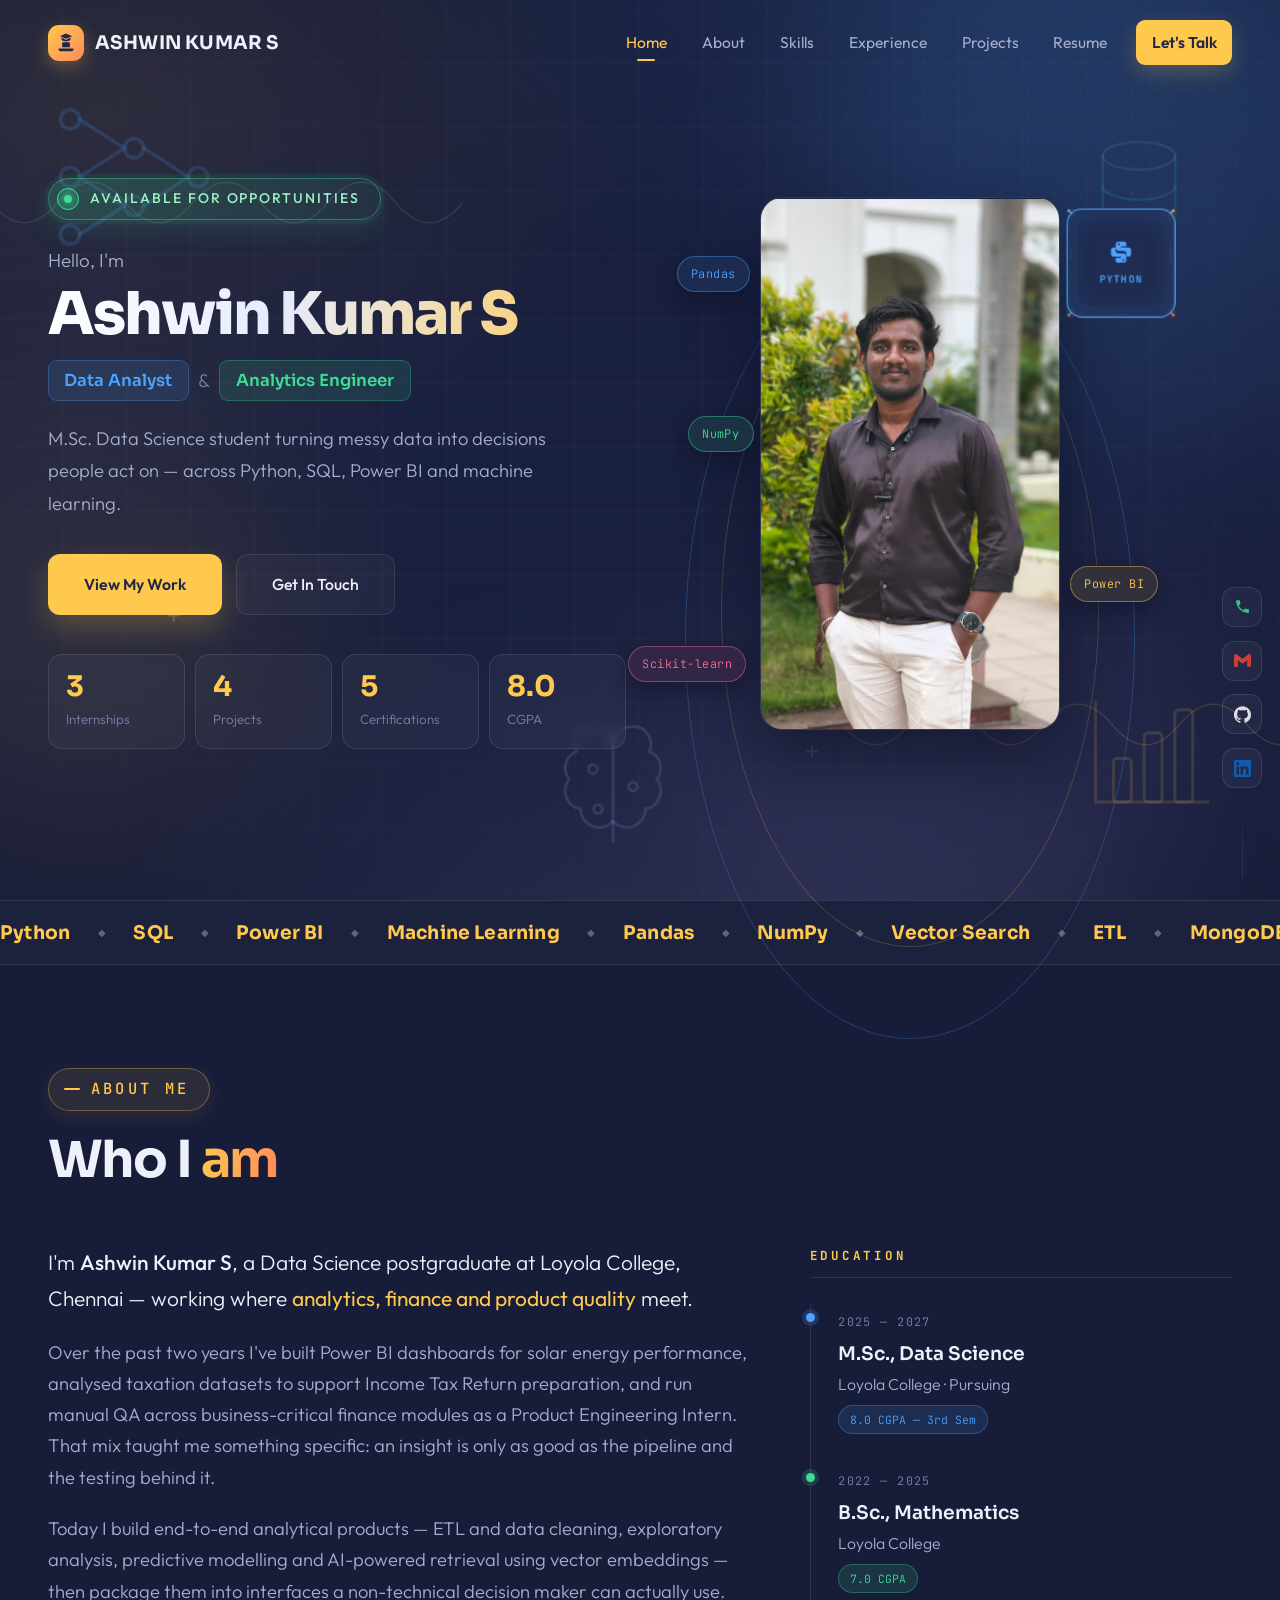
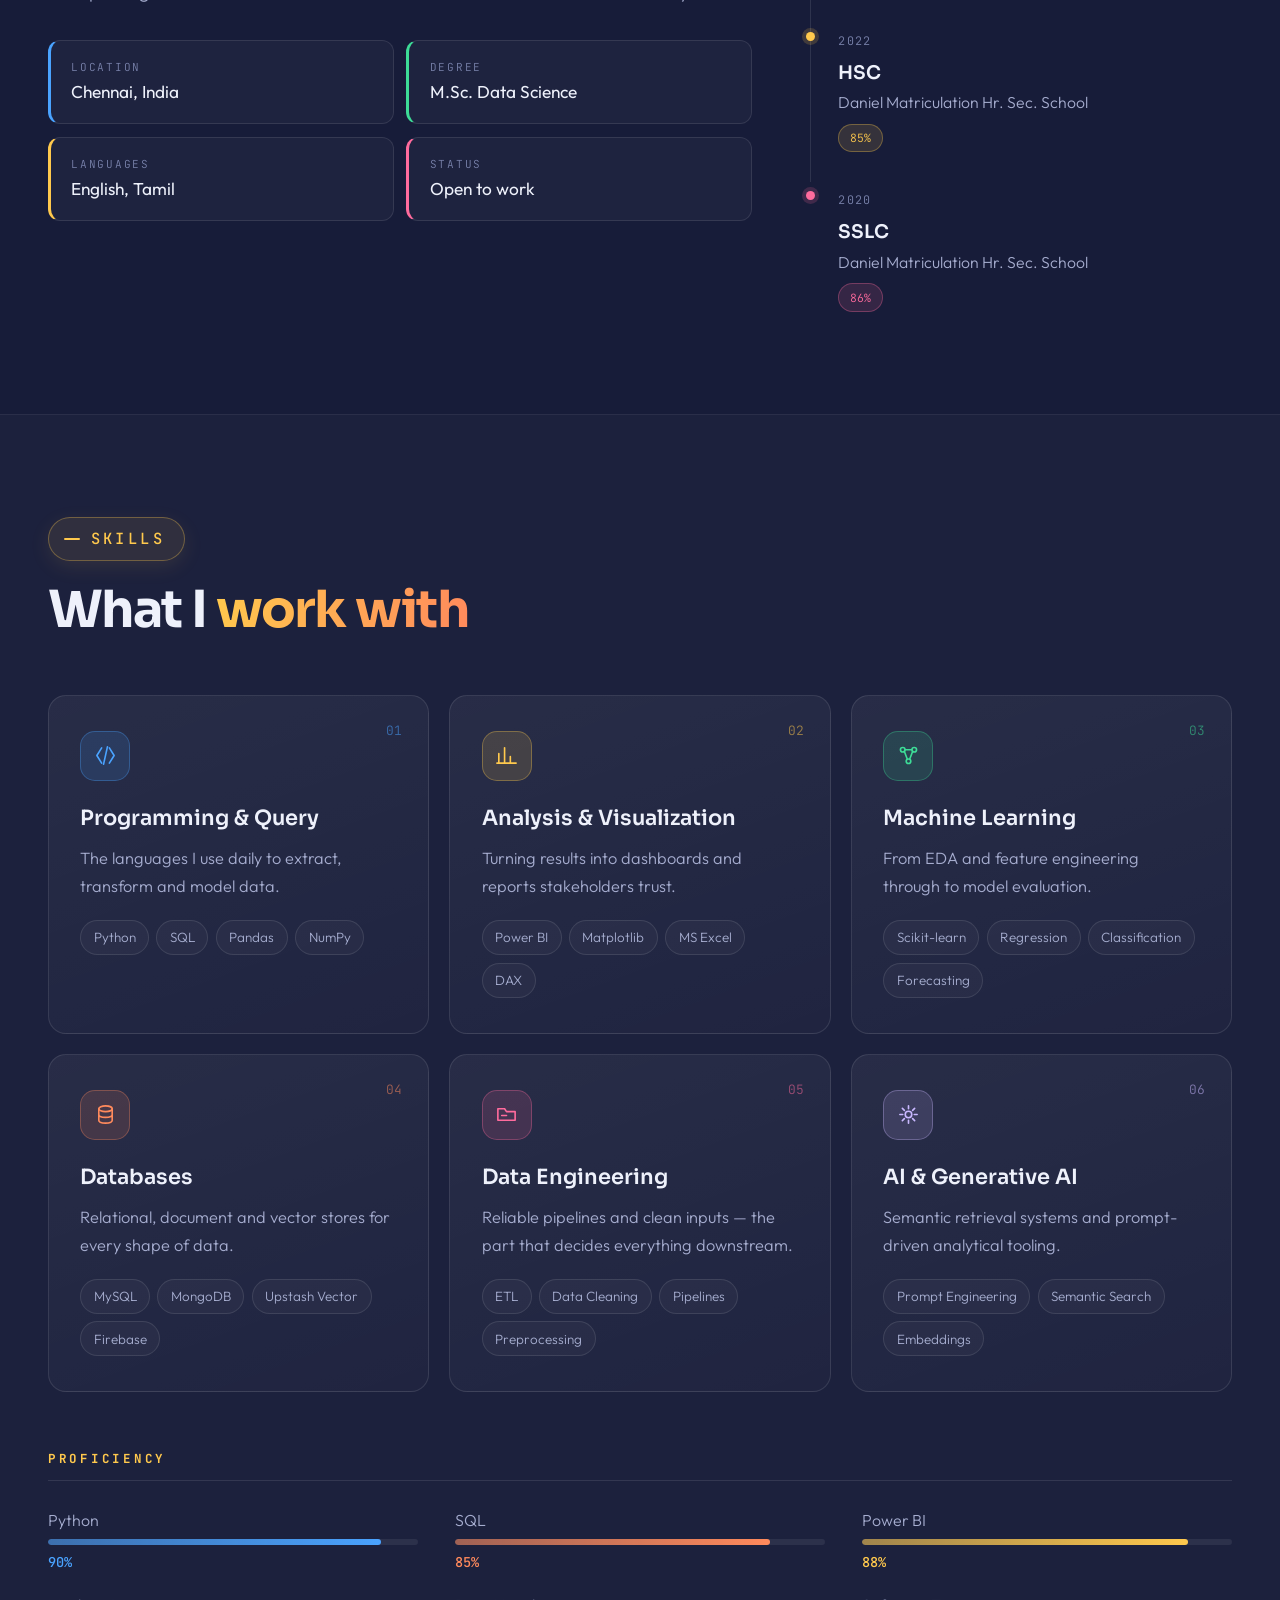
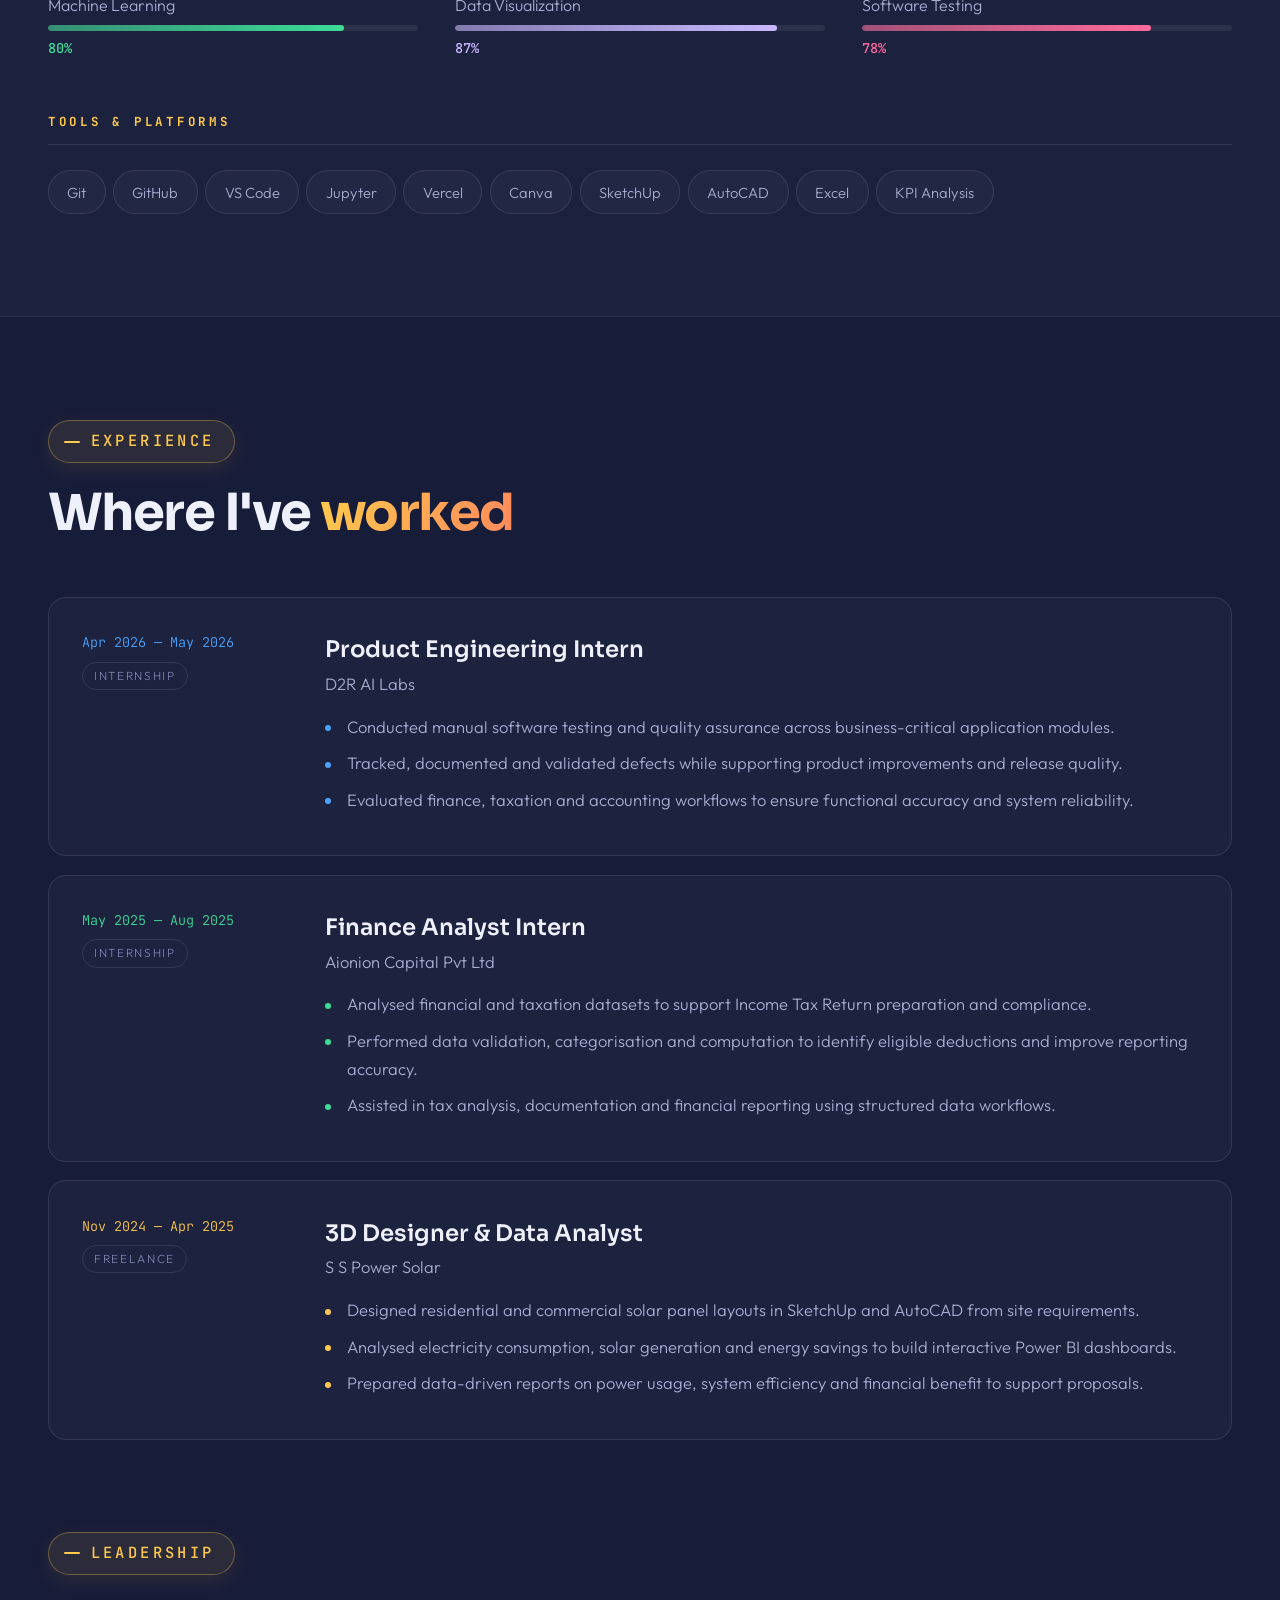
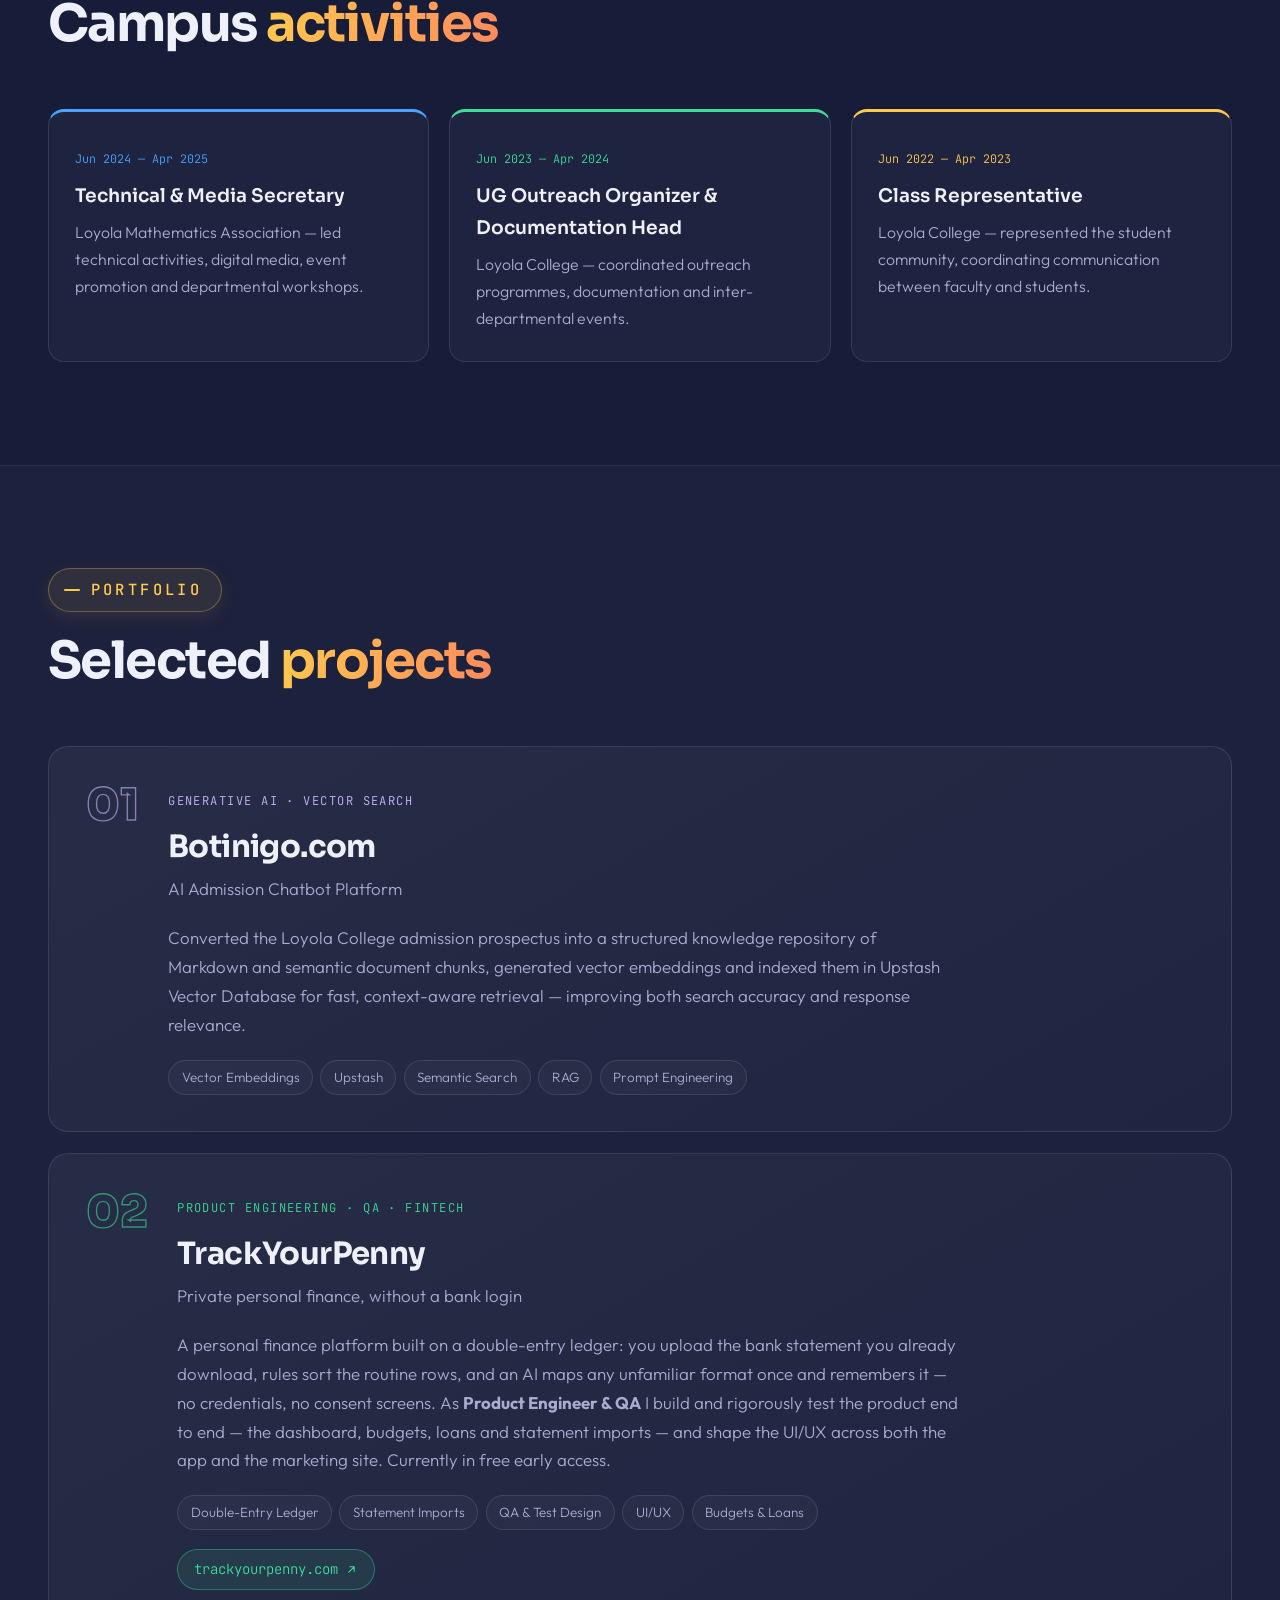
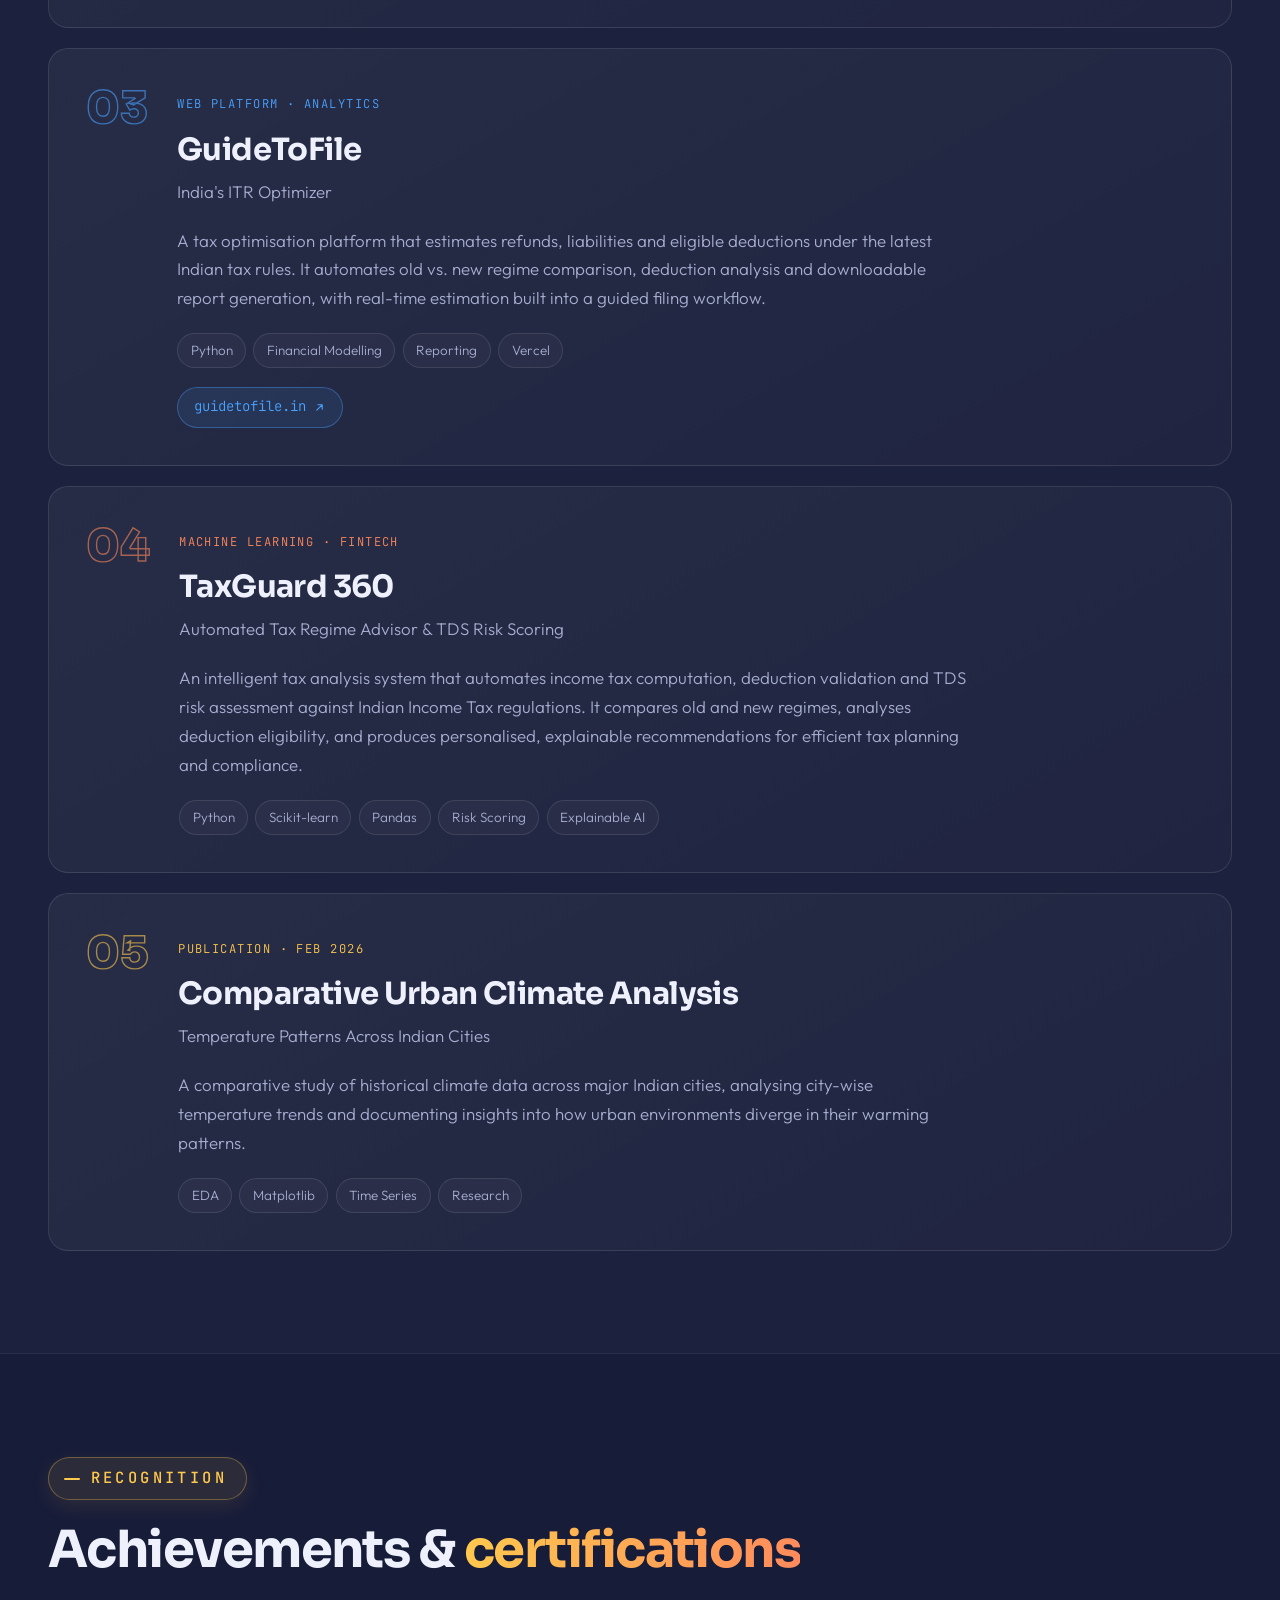
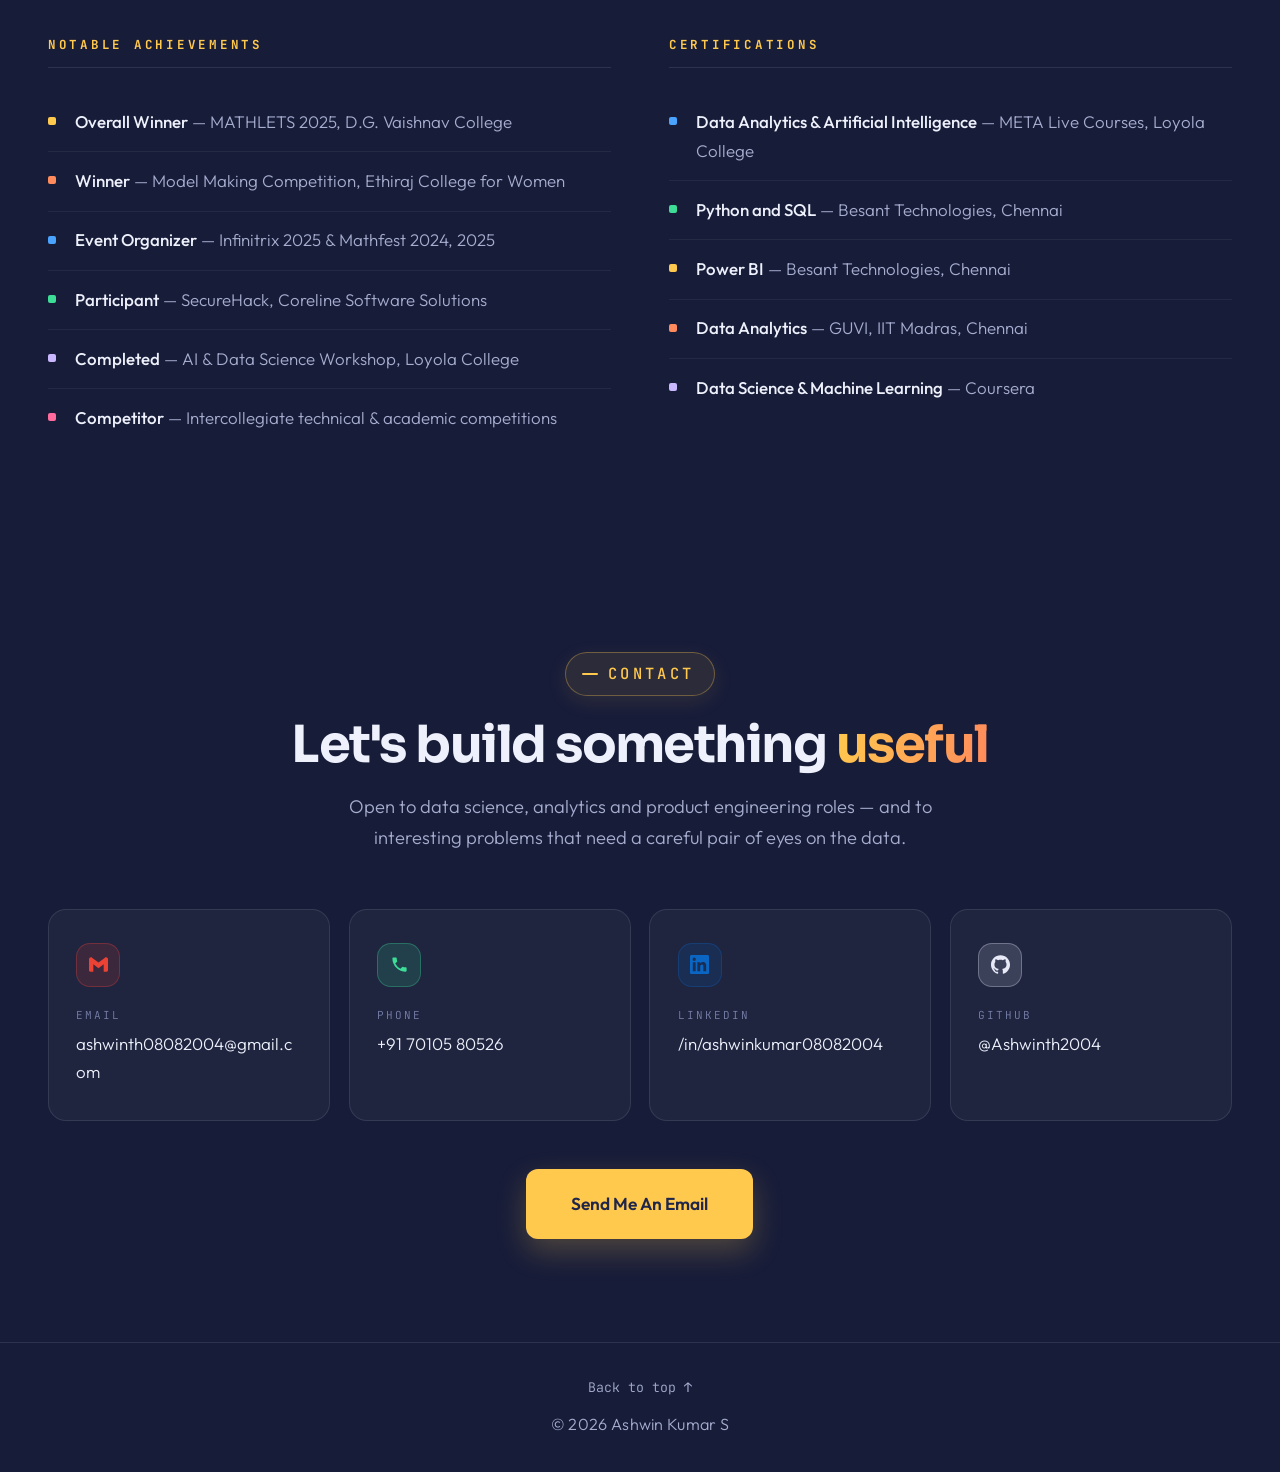
==== commit a1508685: "Lead the projects with Botinigo, then TrackYourPenny Renumbers the cards and their reveal stagger to" ====
--- a/index.html
+++ b/index.html
@@ -492,8 +492,24 @@
     </div>
 
     <div class="projects">
-      <article class="project reveal" data-delay="1" style="--c:#3ddc97">
+      <article class="project reveal" data-delay="1" style="--c:#c9b8ff">
         <span class="project__no">01</span>
+        <div class="project__main">
+          <span class="project__tag">Generative AI · Vector Search</span>
+          <h3>Botinigo.com</h3>
+          <p class="project__sub">AI Admission Chatbot Platform</p>
+          <p>
+            Converted the Loyola College admission prospectus into a structured knowledge repository
+            of Markdown and semantic document chunks, generated vector embeddings and indexed them
+            in Upstash Vector Database for fast, context-aware retrieval — improving both search
+            accuracy and response relevance.
+          </p>
+          <ul class="chips"><li>Vector Embeddings</li><li>Upstash</li><li>Semantic Search</li><li>RAG</li><li>Prompt Engineering</li></ul>
+        </div>
+      </article>
+
+      <article class="project reveal" data-delay="2" style="--c:#3ddc97">
+        <span class="project__no">02</span>
         <div class="project__main">
           <span class="project__tag">Product Engineering · QA · FinTech</span>
           <h3>TrackYourPenny</h3>
@@ -514,22 +530,6 @@
         </div>
       </article>
 
-      <article class="project reveal" data-delay="2" style="--c:#c9b8ff">
-        <span class="project__no">02</span>
-        <div class="project__main">
-          <span class="project__tag">Generative AI · Vector Search</span>
-          <h3>Botinigo.com</h3>
-          <p class="project__sub">AI Admission Chatbot Platform</p>
-          <p>
-            Converted the Loyola College admission prospectus into a structured knowledge repository
-            of Markdown and semantic document chunks, generated vector embeddings and indexed them
-            in Upstash Vector Database for fast, context-aware retrieval — improving both search
-            accuracy and response relevance.
-          </p>
-          <ul class="chips"><li>Vector Embeddings</li><li>Upstash</li><li>Semantic Search</li><li>RAG</li><li>Prompt Engineering</li></ul>
-        </div>
-      </article>
-
       <article class="project reveal" data-delay="3" style="--c:#4aa3ff">
         <span class="project__no">03</span>
         <div class="project__main">
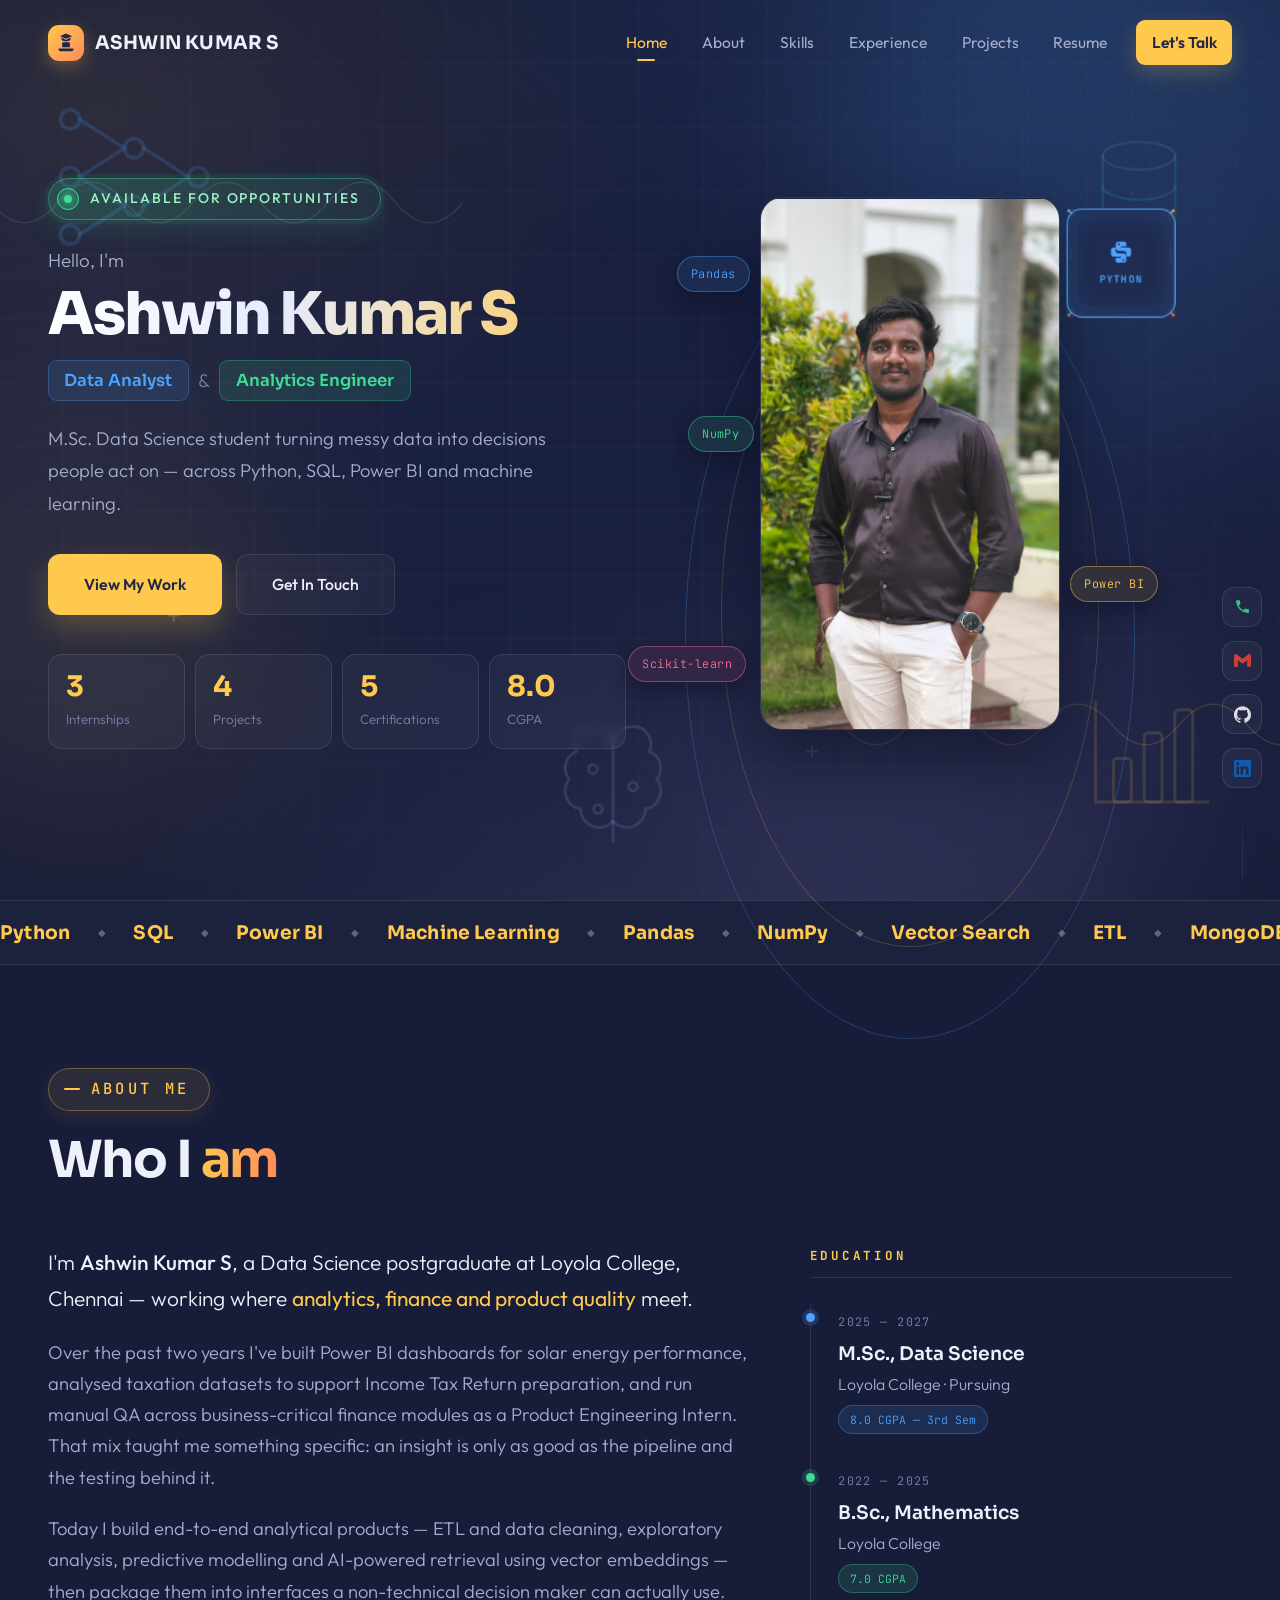
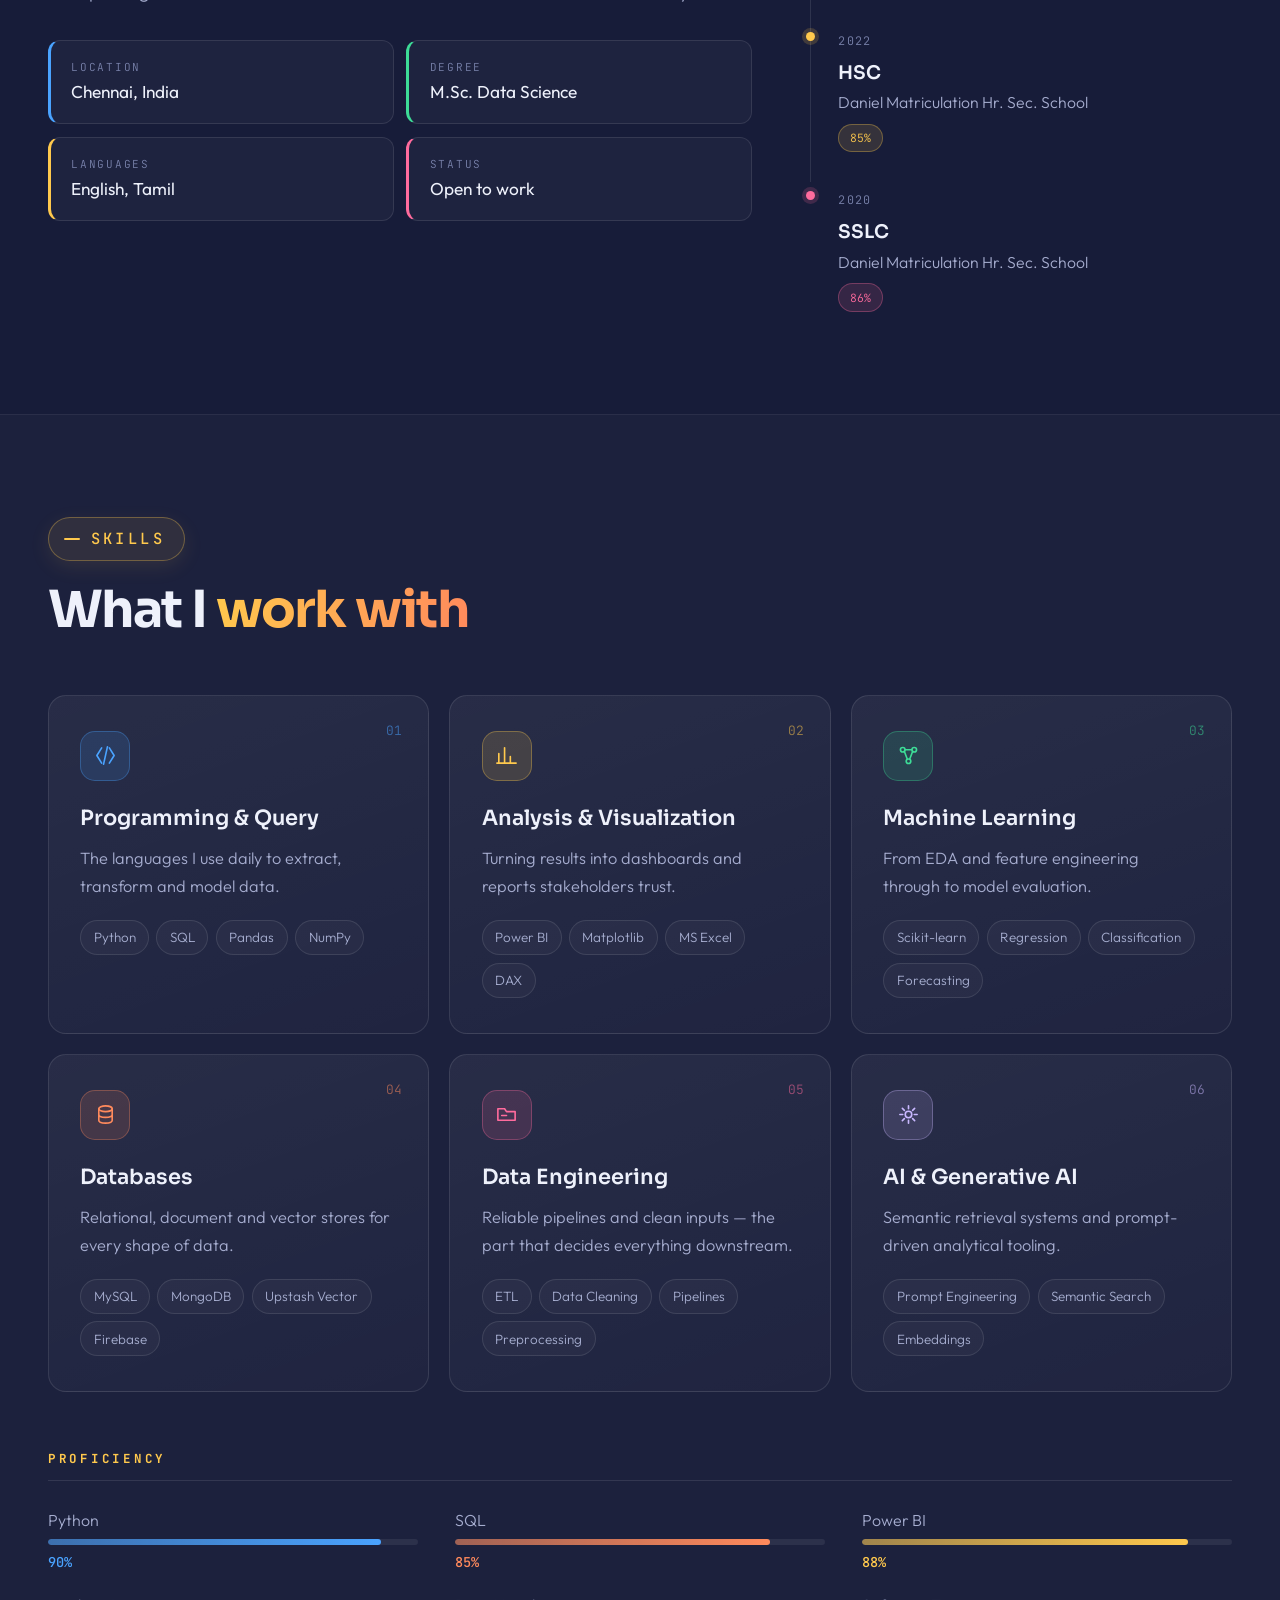
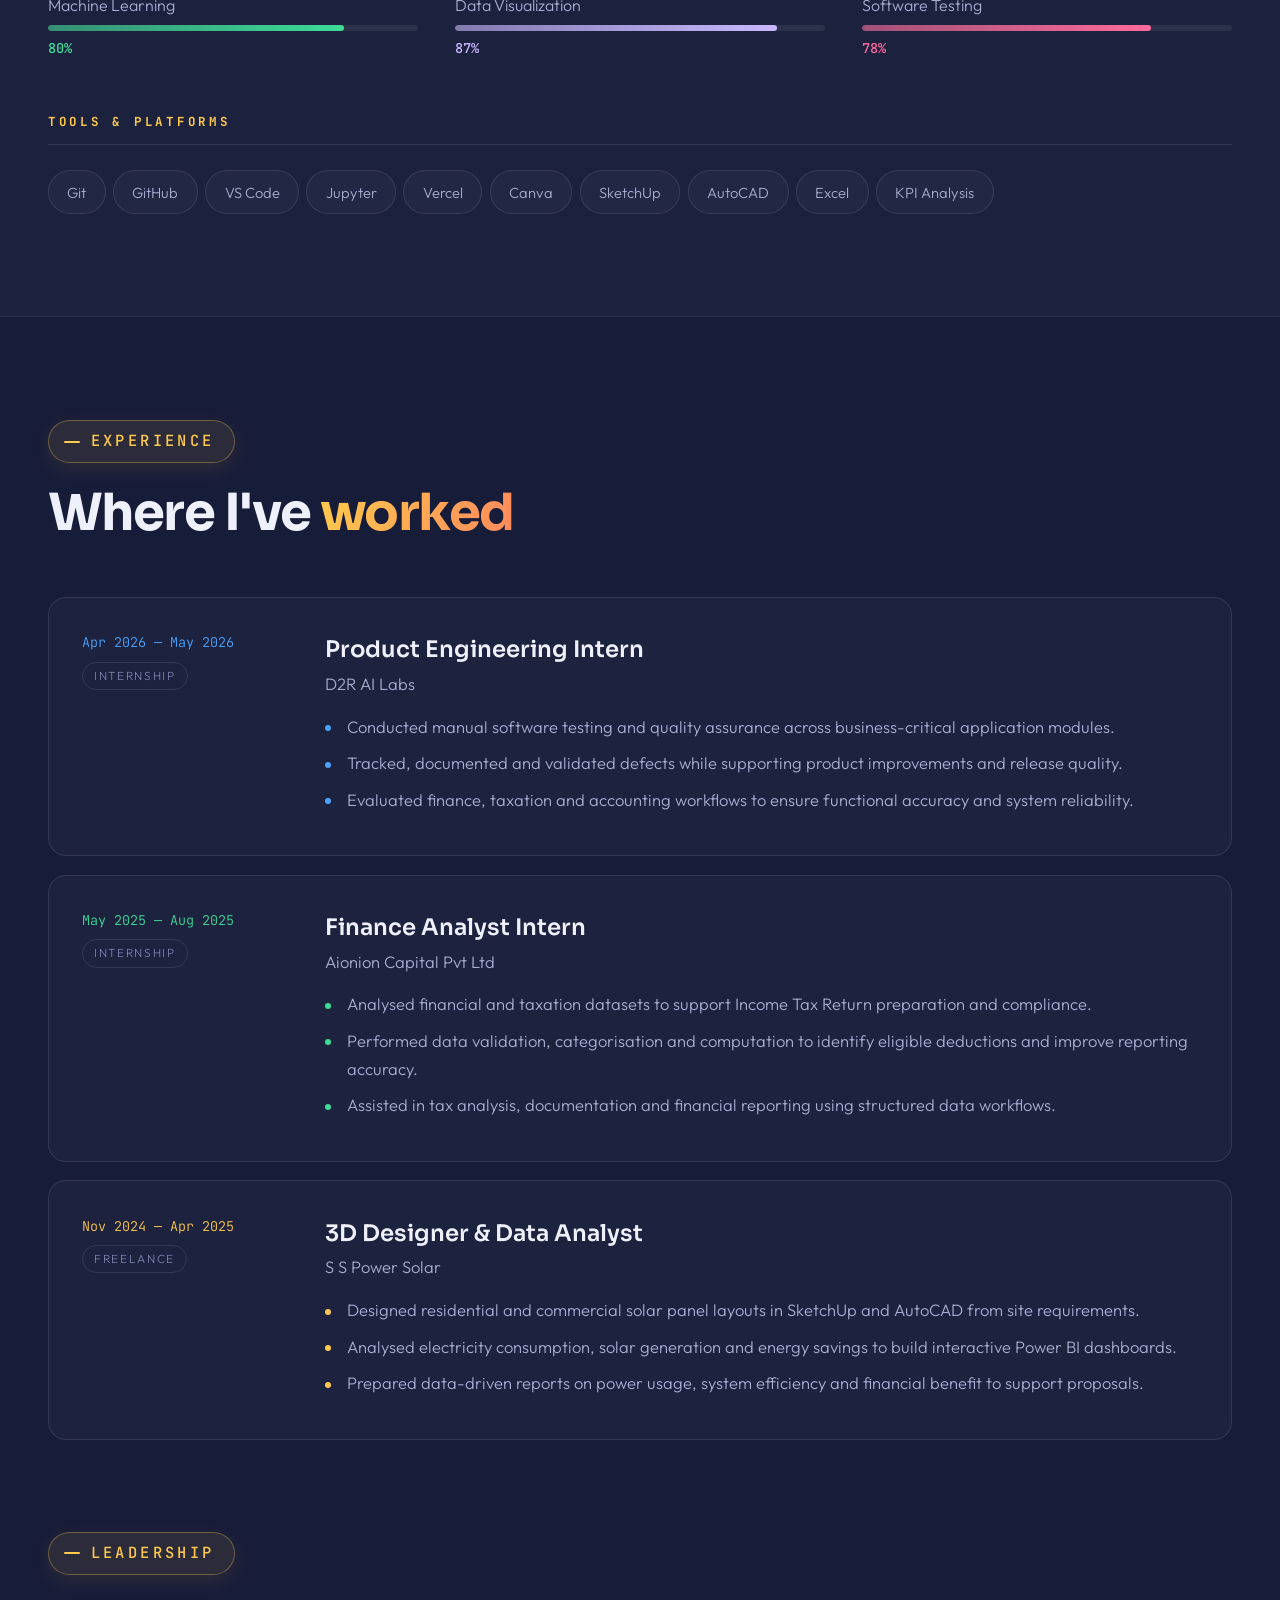
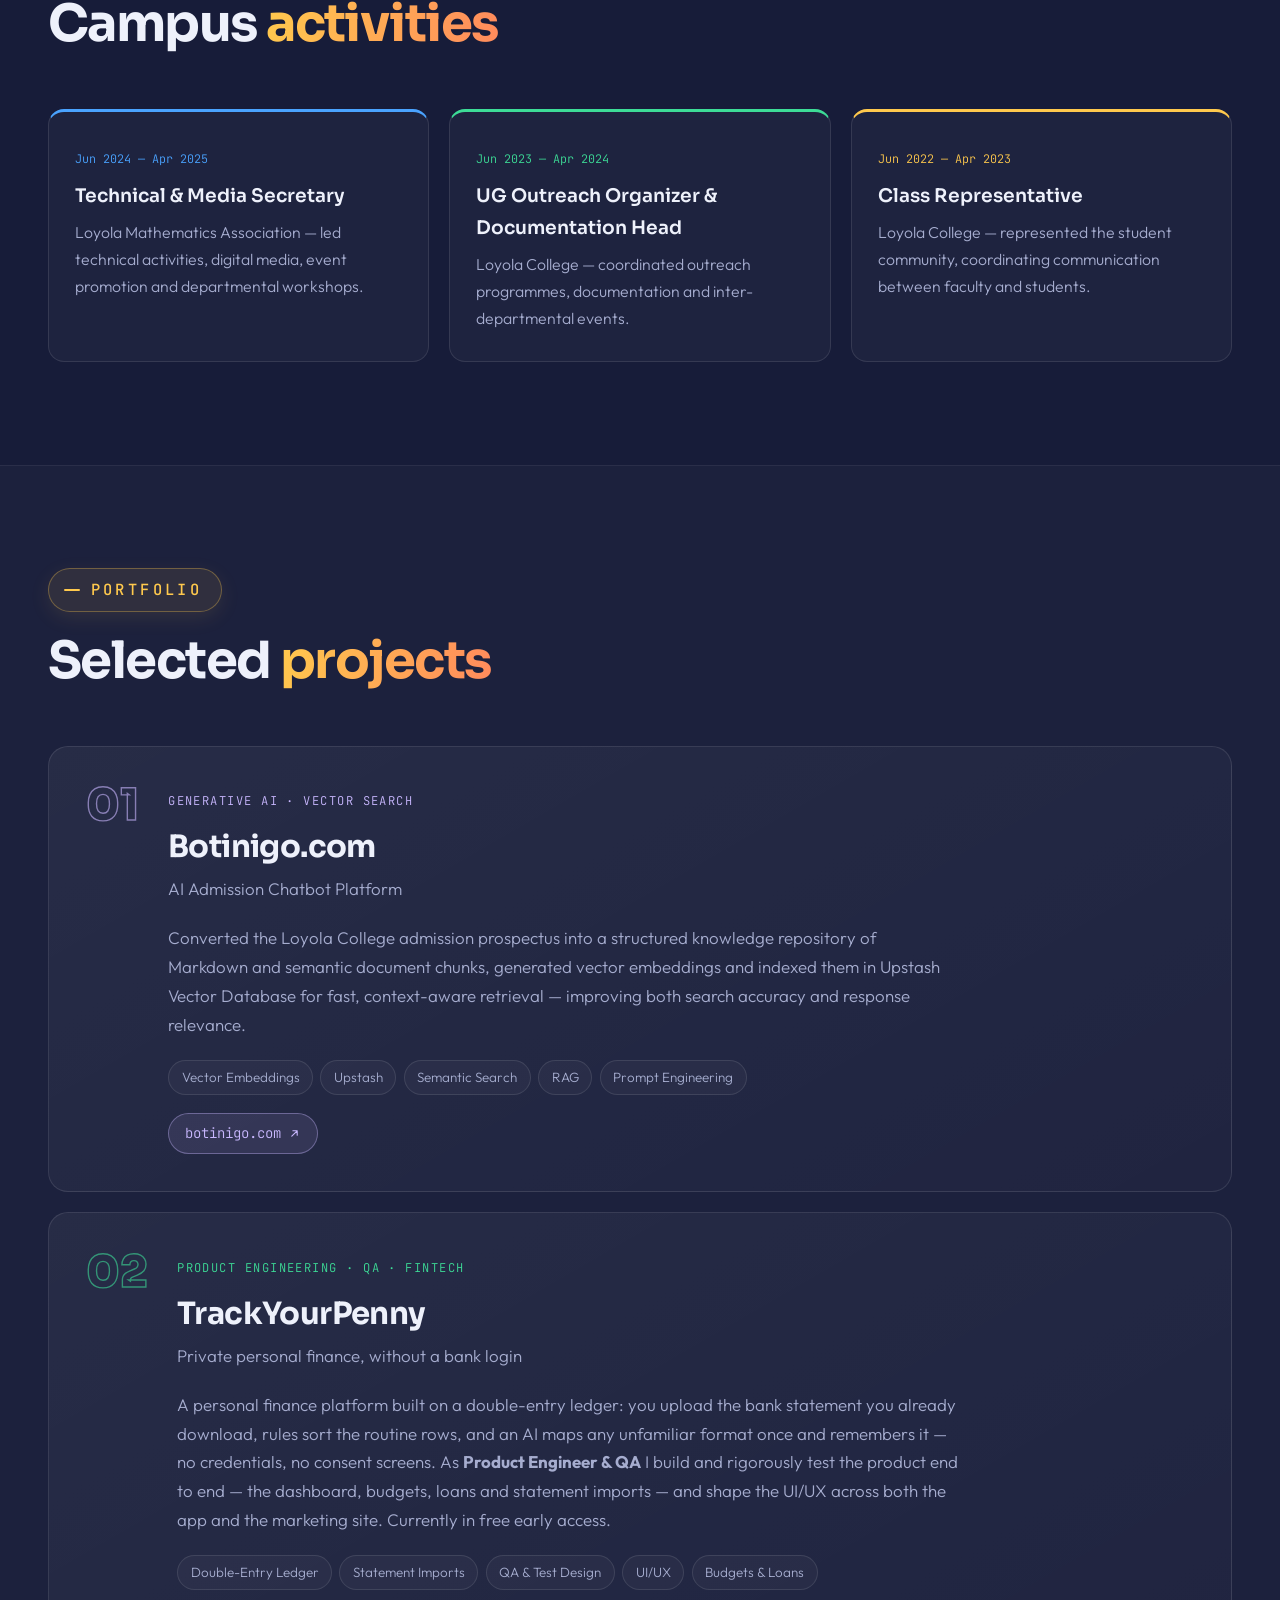
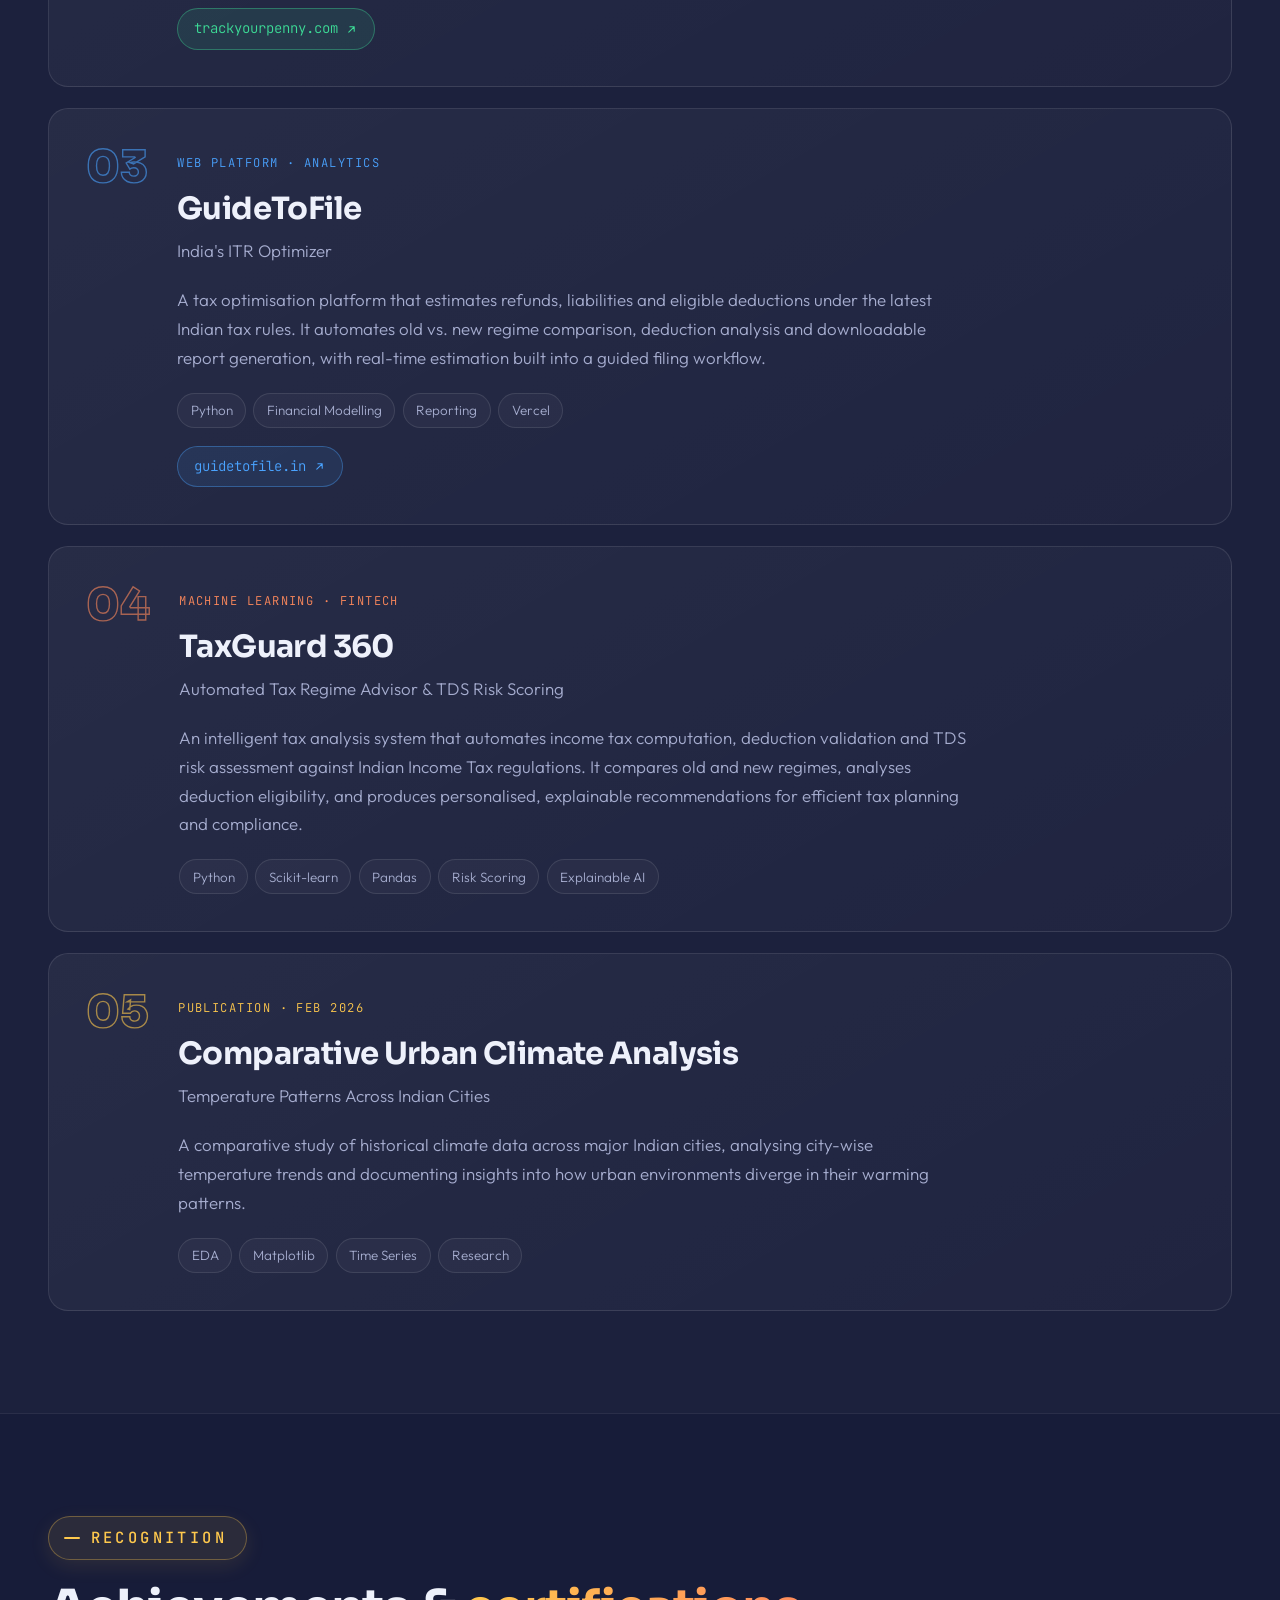
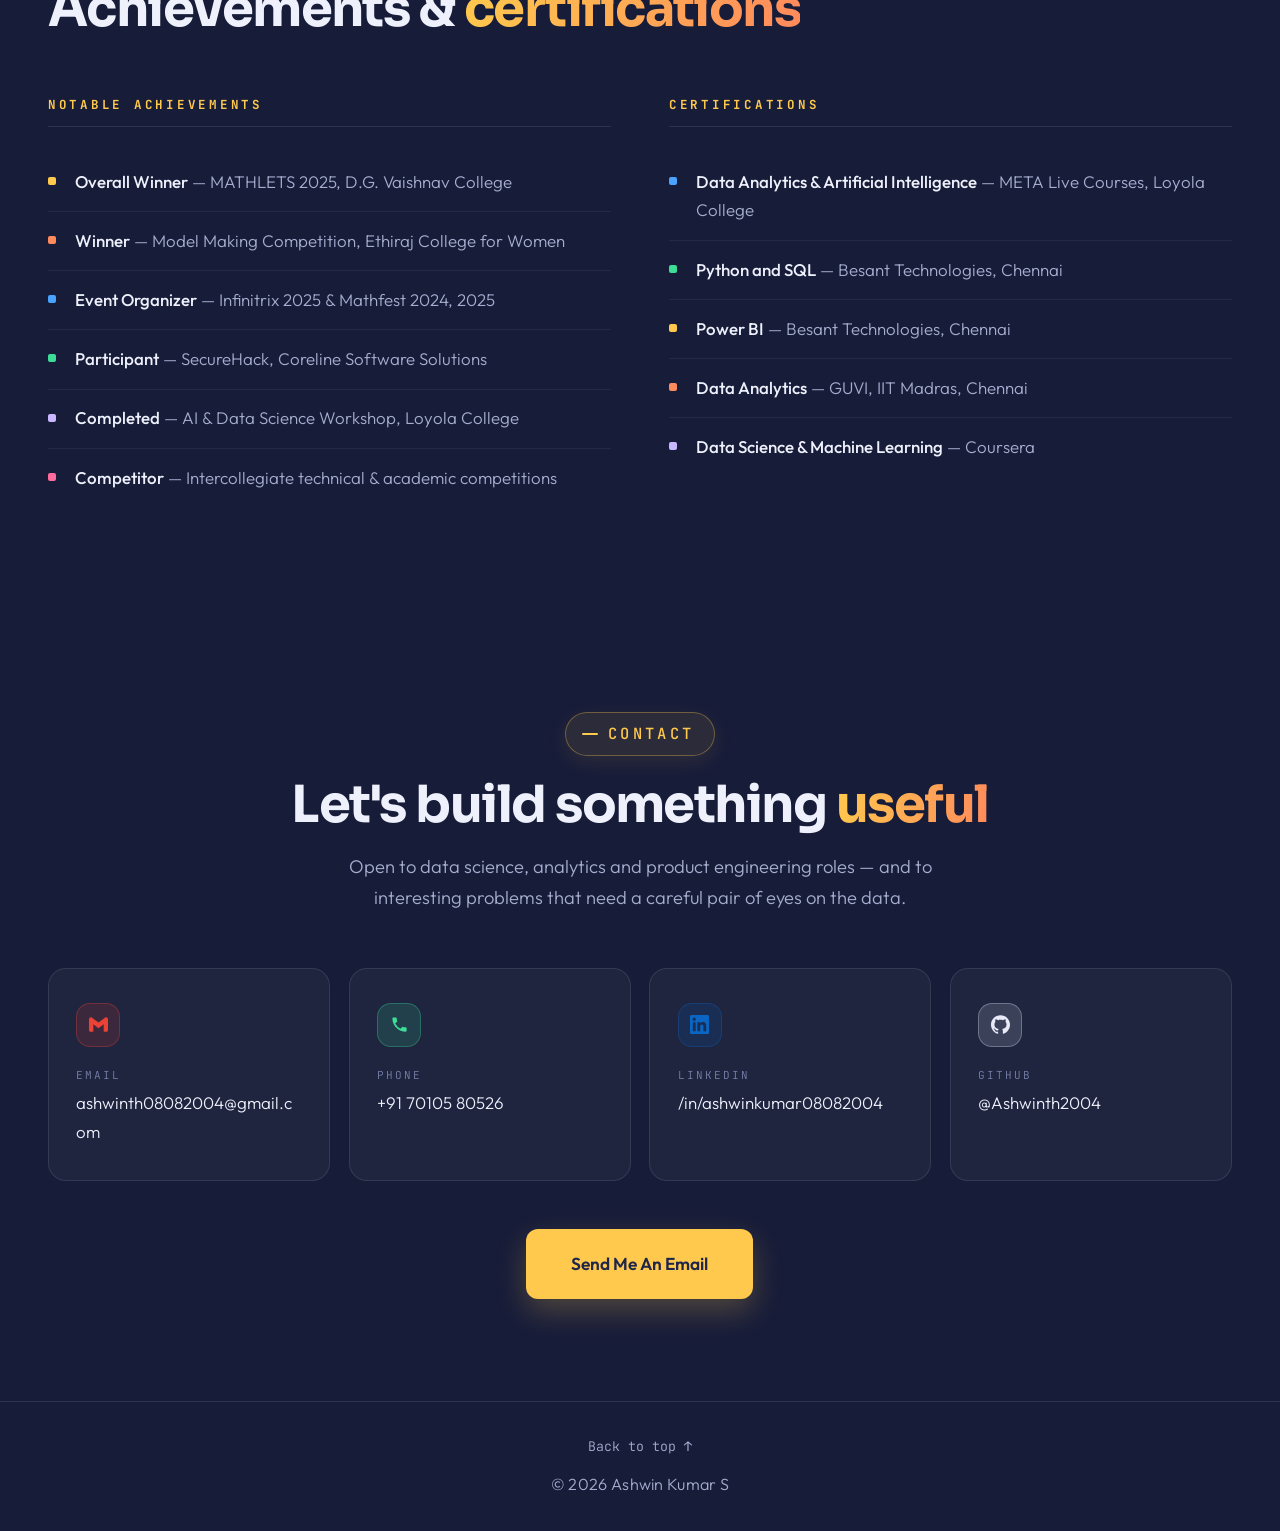
==== commit eee6655e: "Add the Botinigo live link to its project card Uses https://botinigo.com/, the canonical address: ww" ====
--- a/index.html
+++ b/index.html
@@ -505,6 +505,10 @@
             accuracy and response relevance.
           </p>
           <ul class="chips"><li>Vector Embeddings</li><li>Upstash</li><li>Semantic Search</li><li>RAG</li><li>Prompt Engineering</li></ul>
+          <a class="project__link" href="https://botinigo.com/" target="_blank" rel="noopener">
+            botinigo.com
+            <svg viewBox="0 0 24 24" aria-hidden="true"><path d="M7 17 17 7M9 7h8v8"/></svg>
+          </a>
         </div>
       </article>
 
